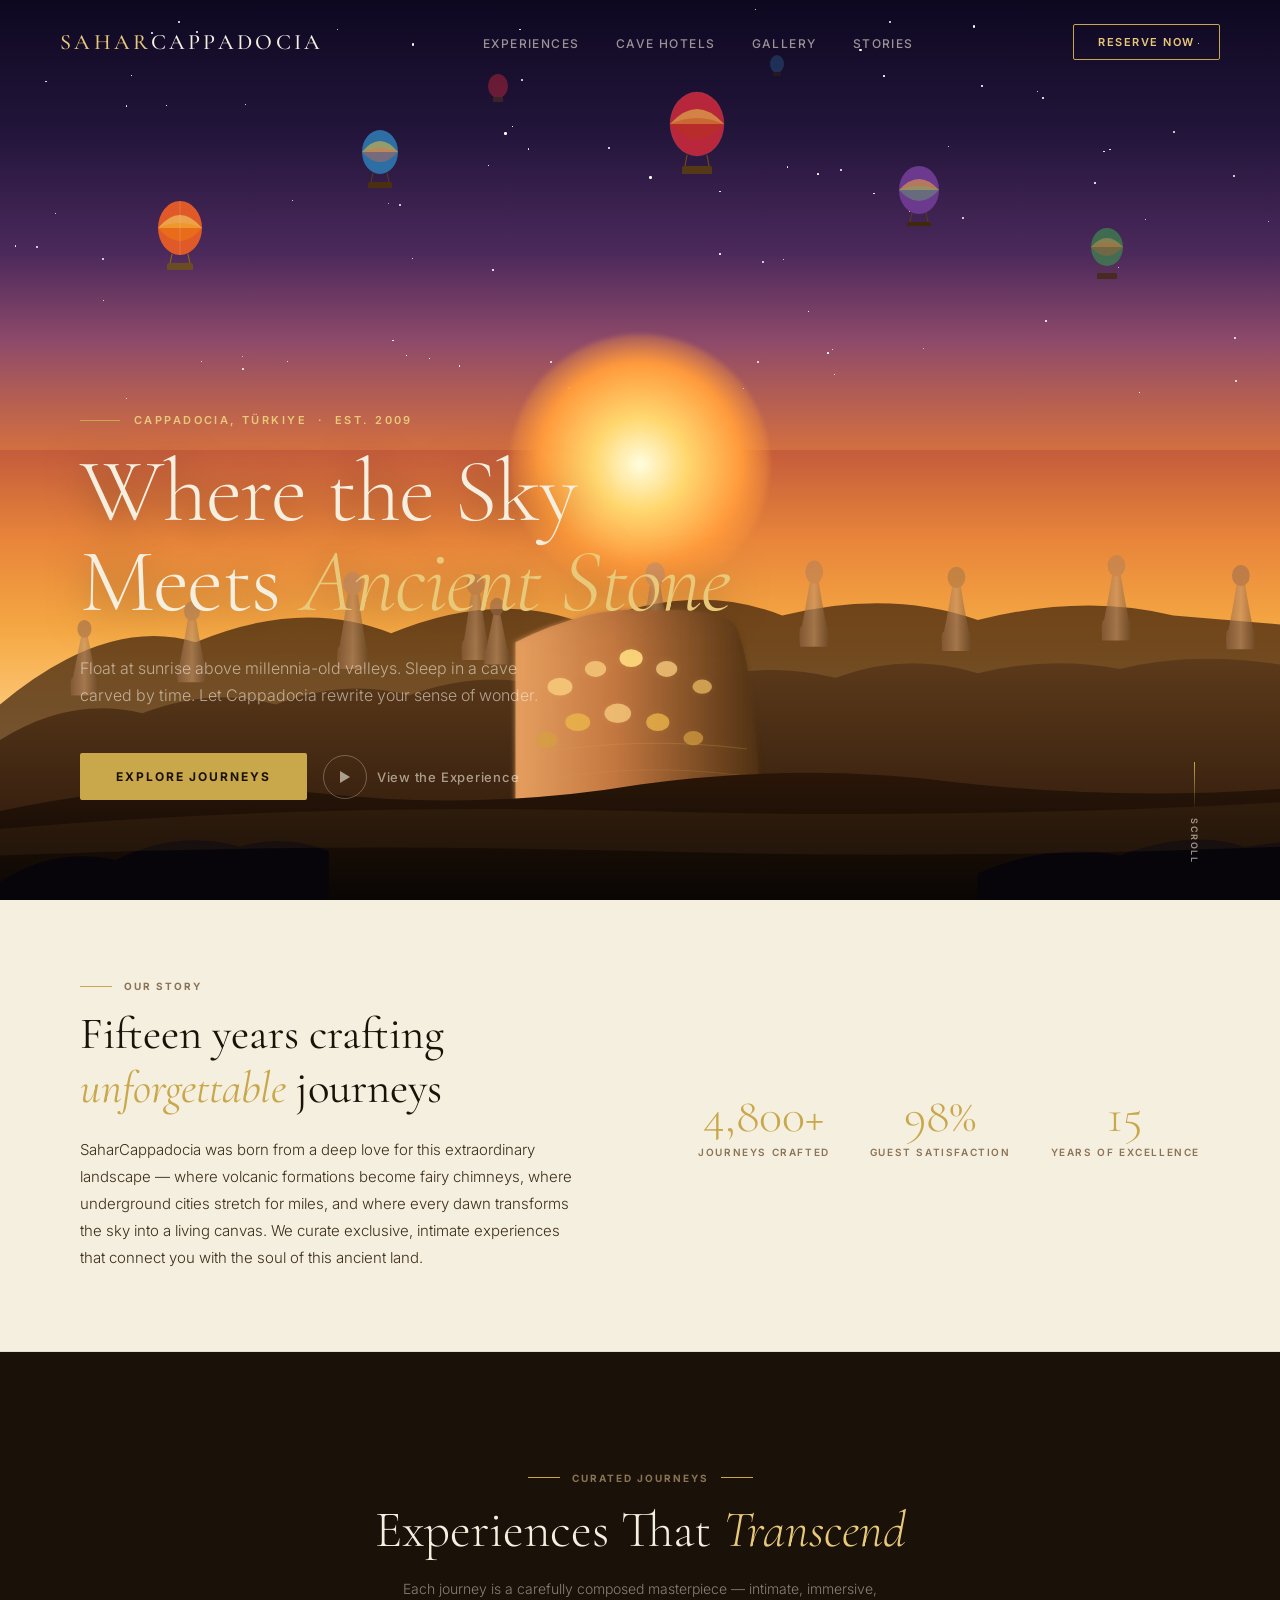
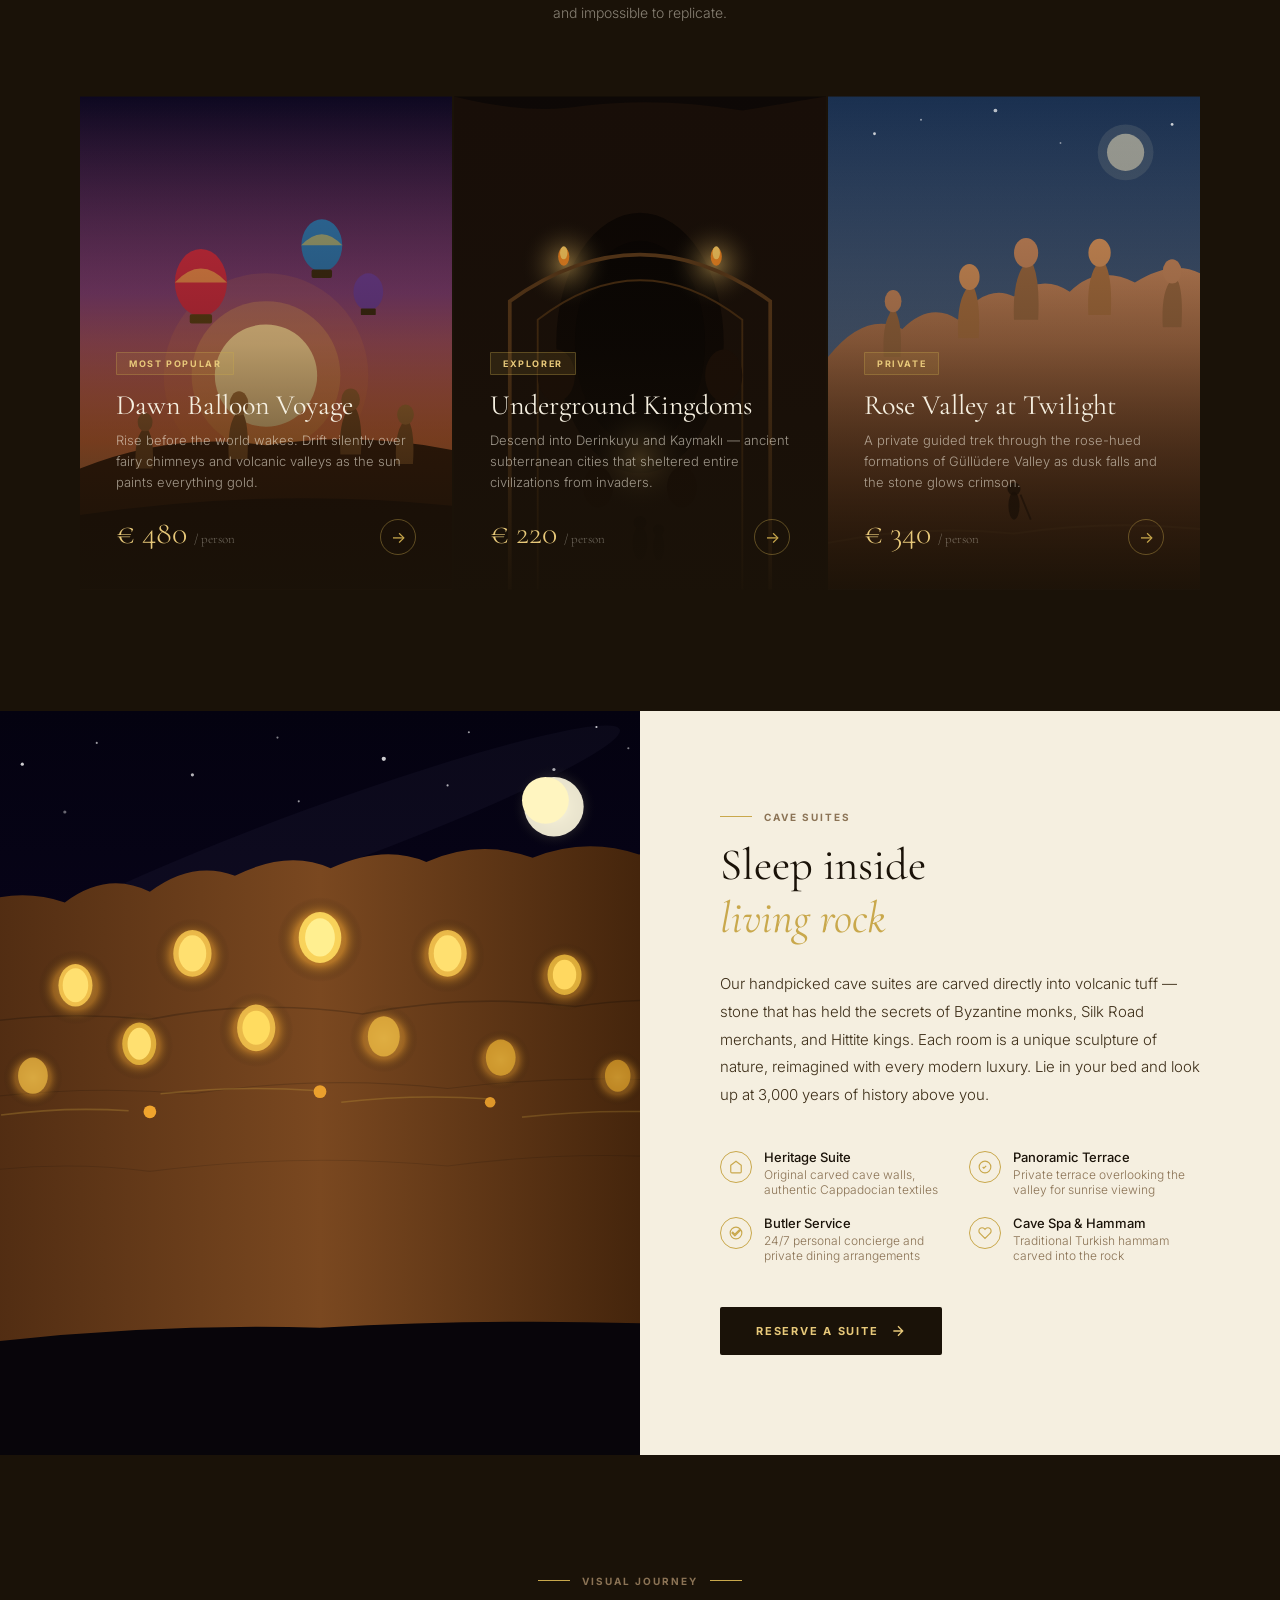
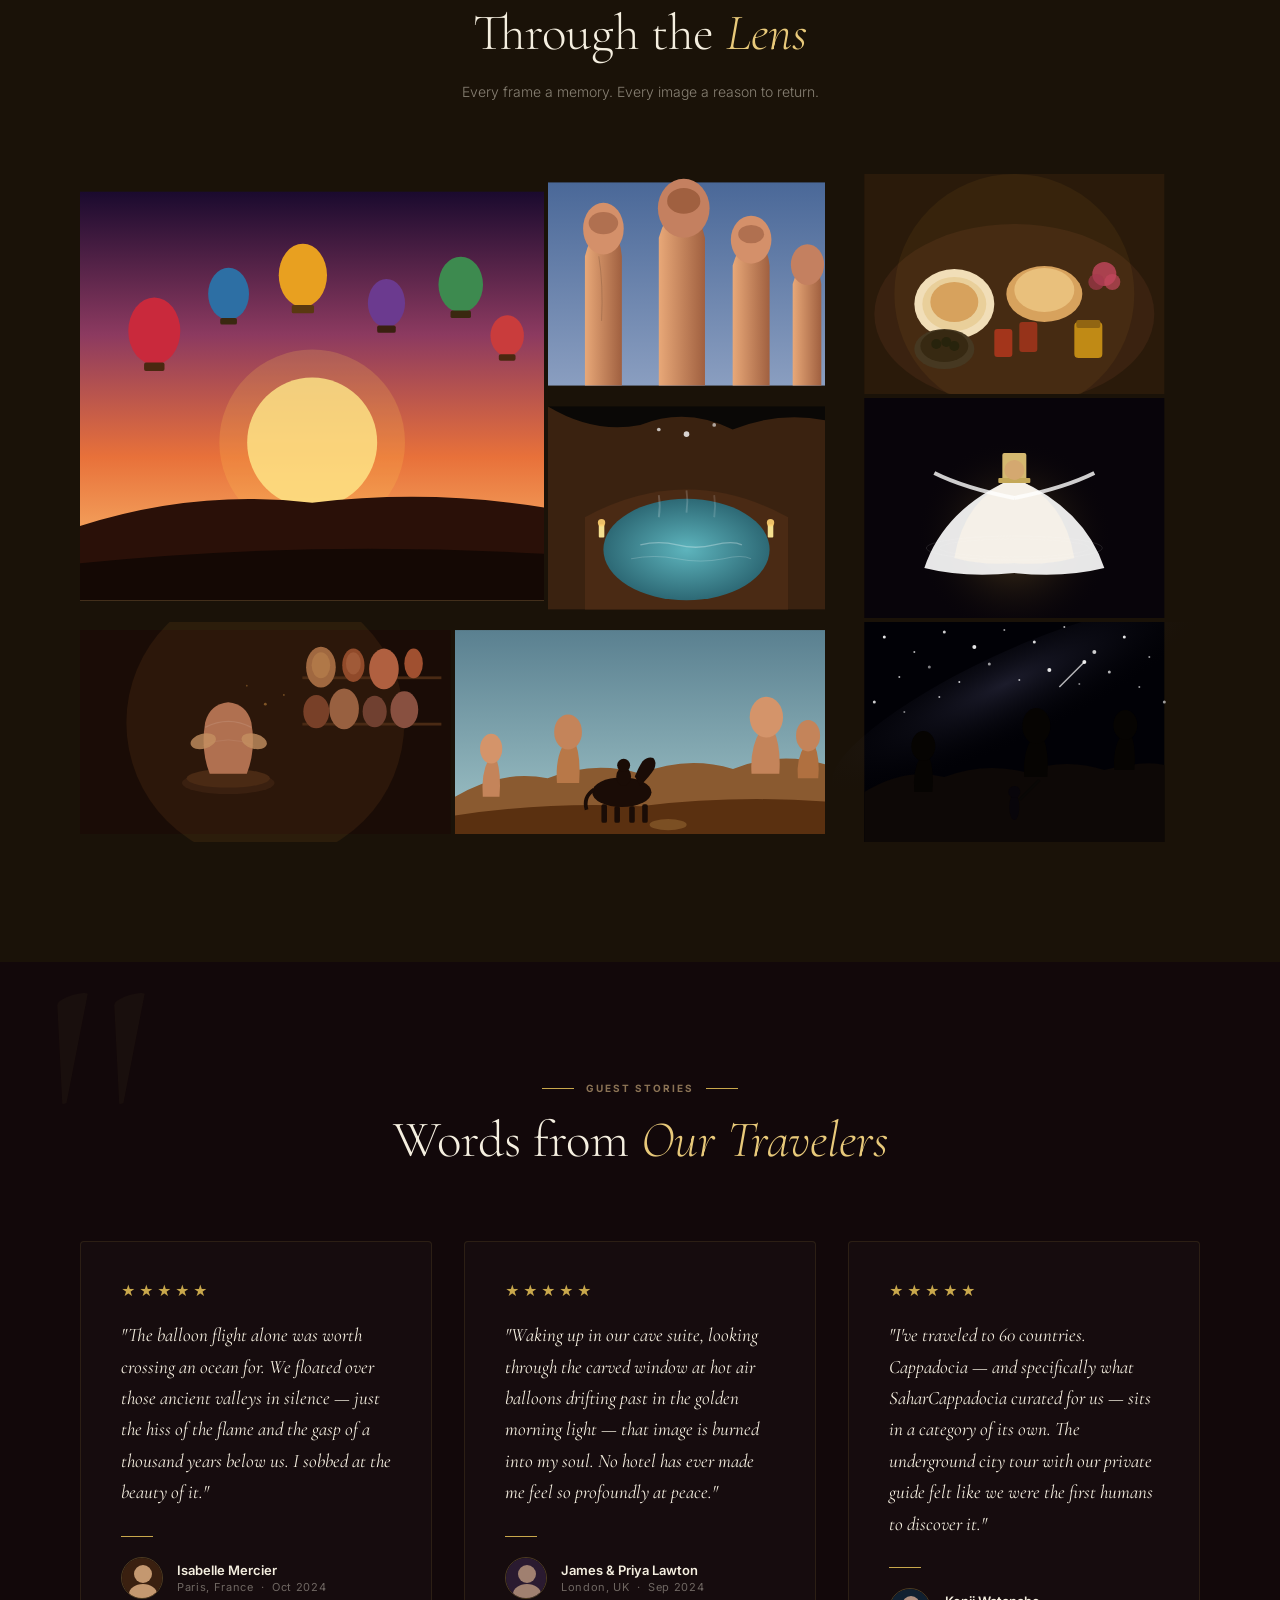
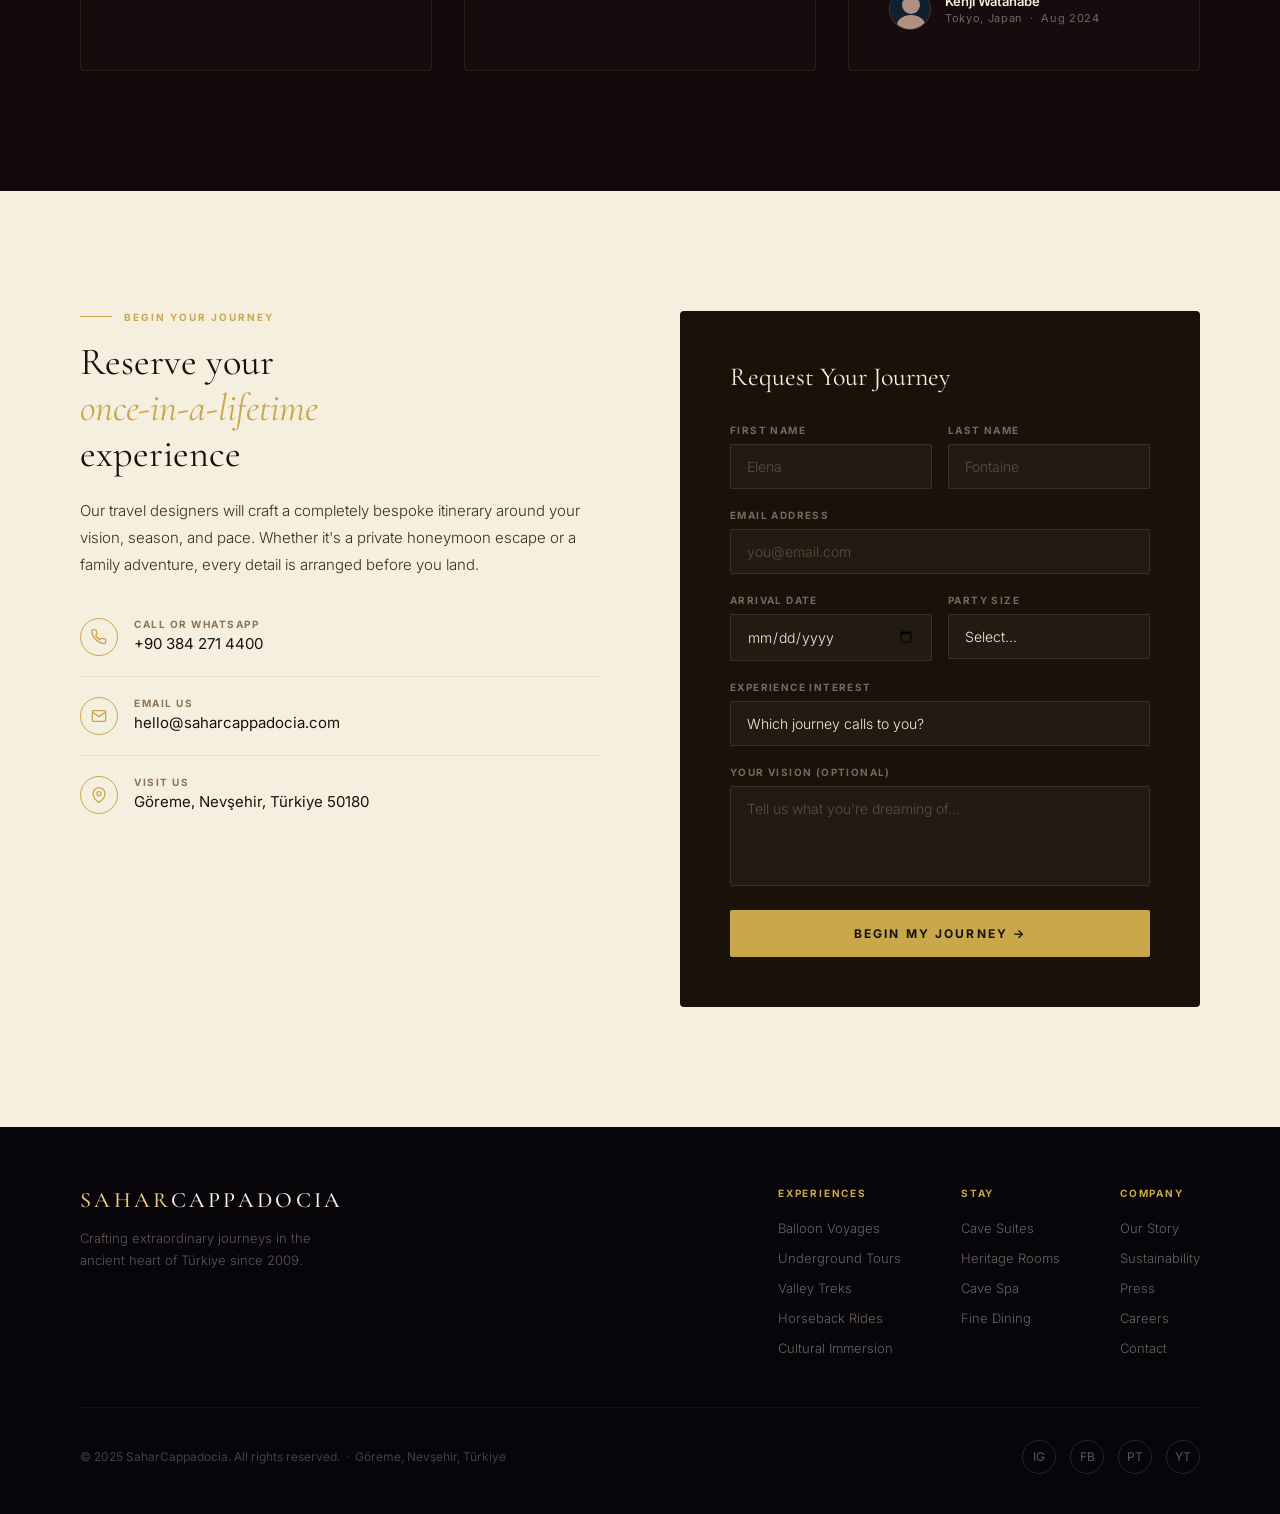
==== sahar-cappadocia.html @ e9125eb1 "Add files via upload" ====
<!DOCTYPE html>
<html lang="en">
<head>
  <meta charset="UTF-8">
  <meta name="viewport" content="width=device-width, initial-scale=1.0">
  <title>SaharCappadocia — Luxury Travel in the Heart of Türkiye</title>
  <link rel="preconnect" href="https://fonts.googleapis.com">
  <link href="https://fonts.googleapis.com/css2?family=Cormorant+Garamond:ital,wght@0,300;0,400;0,500;0,600;1,300;1,400;1,500&family=Inter:wght@300;400;500;600&family=Playfair+Display:ital,wght@0,400;0,700;1,400&display=swap" rel="stylesheet">
  <style>
    *, *::before, *::after { box-sizing: border-box; margin: 0; padding: 0; }

    :root {
      --gold: #C9A84C;
      --gold-light: #E8C97A;
      --gold-pale: rgba(201,168,76,0.12);
      --cream: #F5EFE0;
      --cream-dim: rgba(245,239,224,0.6);
      --ink: #1A1208;
      --ink-mid: #3D2E18;
      --dawn-sky: #FF8C42;
      --dawn-mid: #FFB347;
      --dusk-purple: #2D1B4E;
      --stone: #8B7355;
      --stone-light: #C4A882;
    }

    html { scroll-behavior: smooth; }

    body {
      font-family: 'Inter', sans-serif;
      background: var(--ink);
      color: var(--cream);
      overflow-x: hidden;
    }

    /* ══════════════════════════
       NAVIGATION
    ══════════════════════════ */
    nav {
      position: fixed;
      top: 0; left: 0; right: 0;
      z-index: 100;
      padding: 24px 60px;
      display: flex;
      align-items: center;
      justify-content: space-between;
      transition: all 0.5s ease;
    }
    nav.scrolled {
      background: rgba(26,18,8,0.92);
      backdrop-filter: blur(20px);
      padding: 16px 60px;
      border-bottom: 1px solid rgba(201,168,76,0.15);
    }

    .nav-logo {
      font-family: 'Cormorant Garamond', serif;
      font-size: 22px;
      font-weight: 500;
      letter-spacing: 0.15em;
      text-transform: uppercase;
      color: var(--gold-light);
      text-decoration: none;
    }
    .nav-logo span { color: var(--cream); }

    .nav-links {
      display: flex;
      gap: 36px;
      list-style: none;
    }
    .nav-links a {
      font-size: 12px;
      font-weight: 500;
      letter-spacing: 0.12em;
      text-transform: uppercase;
      color: var(--cream-dim);
      text-decoration: none;
      transition: color 0.3s;
    }
    .nav-links a:hover { color: var(--gold-light); }

    .nav-cta {
      padding: 10px 24px;
      border: 1px solid var(--gold);
      border-radius: 2px;
      font-size: 11px;
      font-weight: 600;
      letter-spacing: 0.14em;
      text-transform: uppercase;
      color: var(--gold-light);
      text-decoration: none;
      transition: all 0.3s;
    }
    .nav-cta:hover { background: var(--gold); color: var(--ink); }

    /* ══════════════════════════
       HERO — CINEMATIC SUNRISE
    ══════════════════════════ */
    #hero {
      position: relative;
      width: 100vw;
      height: 100vh;
      min-height: 700px;
      overflow: hidden;
      display: flex;
      align-items: flex-end;
    }

    /* Sky gradient layers */
    .sky-layer {
      position: absolute;
      inset: 0;
    }

    #sky-base {
      background: linear-gradient(
        180deg,
        #0d0820 0%,
        #1a0f3a 15%,
        #3d1f5c 28%,
        #7b3a6e 38%,
        #c45c3c 50%,
        #e8853a 60%,
        #f5a843 70%,
        #fdc97a 80%,
        #fde8b8 90%,
        #fff5e0 100%
      );
    }

    /* Sun glow */
    #sun-glow {
      position: absolute;
      bottom: 34%;
      left: 50%;
      transform: translateX(-50%);
      width: 260px;
      height: 260px;
      border-radius: 50%;
      background: radial-gradient(circle, #fffde0 0%, #ffd870 25%, #ff9a3c 55%, transparent 75%);
      filter: blur(2px);
      animation: sunrise 8s ease-out forwards;
    }

    @keyframes sunrise {
      from { bottom: 28%; opacity: 0.4; }
      to   { bottom: 34%; opacity: 1; }
    }

    /* Atmospheric haze */
    #haze {
      position: absolute;
      bottom: 0; left: 0; right: 0;
      height: 50%;
      background: linear-gradient(to top,
        rgba(253,168,80,0.25) 0%,
        rgba(253,168,80,0.08) 40%,
        transparent 100%
      );
    }

    /* Mountain/valley silhouette — Cappadocia landscape */
    #landscape {
      position: absolute;
      bottom: 0; left: 0; right: 0;
      height: 55%;
    }

    #landscape svg {
      width: 100%;
      height: 100%;
      display: block;
    }

    /* Balloons */
    .balloon-wrap {
      position: absolute;
      animation: float linear infinite;
    }

    @keyframes float {
      0%   { transform: translateY(0px) translateX(0px); }
      25%  { transform: translateY(-18px) translateX(6px); }
      50%  { transform: translateY(-8px) translateX(-4px); }
      75%  { transform: translateY(-22px) translateX(8px); }
      100% { transform: translateY(0px) translateX(0px); }
    }

    @keyframes drift {
      0%   { left: -8%; }
      100% { left: 108%; }
    }

    /* Stars */
    #stars {
      position: absolute;
      top: 0; left: 0; right: 0;
      height: 45%;
      overflow: hidden;
    }

    .star {
      position: absolute;
      border-radius: 50%;
      background: #fff;
      animation: twinkle var(--dur, 3s) ease-in-out infinite;
    }

    @keyframes twinkle {
      0%, 100% { opacity: var(--op, 0.8); }
      50% { opacity: 0.1; }
    }

    /* Hero content */
    #hero-content {
      position: relative;
      z-index: 10;
      width: 100%;
      padding: 0 80px 100px;
    }

    .hero-eyebrow {
      display: flex;
      align-items: center;
      gap: 14px;
      margin-bottom: 20px;
      opacity: 0;
      animation: fadeUp 1s ease 0.8s forwards;
    }

    .hero-eyebrow-line {
      width: 40px;
      height: 1px;
      background: var(--gold);
    }

    .hero-eyebrow span {
      font-size: 11px;
      font-weight: 600;
      letter-spacing: 0.22em;
      text-transform: uppercase;
      color: var(--gold-light);
    }

    .hero-title {
      font-family: 'Cormorant Garamond', serif;
      font-size: clamp(52px, 7vw, 96px);
      font-weight: 300;
      line-height: 1.0;
      letter-spacing: -0.01em;
      color: var(--cream);
      margin-bottom: 28px;
      opacity: 0;
      animation: fadeUp 1s ease 1s forwards;
      text-shadow: 0 4px 40px rgba(0,0,0,0.5);
    }

    .hero-title em {
      font-style: italic;
      color: var(--gold-light);
    }

    .hero-subtitle {
      font-size: 16px;
      font-weight: 300;
      line-height: 1.7;
      color: var(--cream-dim);
      max-width: 480px;
      margin-bottom: 44px;
      opacity: 0;
      animation: fadeUp 1s ease 1.2s forwards;
    }

    .hero-actions {
      display: flex;
      gap: 16px;
      align-items: center;
      opacity: 0;
      animation: fadeUp 1s ease 1.4s forwards;
    }

    .btn-primary {
      padding: 16px 36px;
      background: var(--gold);
      color: var(--ink);
      font-size: 12px;
      font-weight: 700;
      letter-spacing: 0.16em;
      text-transform: uppercase;
      text-decoration: none;
      border-radius: 2px;
      transition: all 0.3s;
    }
    .btn-primary:hover { background: var(--gold-light); transform: translateY(-2px); }

    .btn-ghost {
      display: flex;
      align-items: center;
      gap: 10px;
      color: var(--cream-dim);
      font-size: 13px;
      font-weight: 500;
      letter-spacing: 0.06em;
      text-decoration: none;
      transition: color 0.3s;
    }
    .btn-ghost:hover { color: var(--gold-light); }

    .play-circle {
      width: 44px;
      height: 44px;
      border-radius: 50%;
      border: 1px solid rgba(245,239,224,0.3);
      display: flex;
      align-items: center;
      justify-content: center;
      transition: border-color 0.3s;
    }
    .btn-ghost:hover .play-circle { border-color: var(--gold); }

    /* Scroll indicator */
    .scroll-hint {
      position: absolute;
      bottom: 36px;
      right: 80px;
      z-index: 10;
      display: flex;
      flex-direction: column;
      align-items: center;
      gap: 8px;
      opacity: 0;
      animation: fadeUp 1s ease 2s forwards;
    }

    .scroll-hint span {
      font-size: 9px;
      font-weight: 600;
      letter-spacing: 0.18em;
      text-transform: uppercase;
      color: var(--cream-dim);
      writing-mode: vertical-rl;
    }

    .scroll-line {
      width: 1px;
      height: 48px;
      background: linear-gradient(to bottom, var(--gold), transparent);
      animation: scrollPulse 2s ease-in-out infinite;
    }

    @keyframes scrollPulse {
      0%, 100% { opacity: 0.5; }
      50% { opacity: 1; }
    }

    @keyframes fadeUp {
      from { opacity: 0; transform: translateY(30px); }
      to   { opacity: 1; transform: translateY(0); }
    }

    /* ══════════════════════════
       INTRO STRIP
    ══════════════════════════ */
    #intro {
      background: var(--cream);
      color: var(--ink);
      padding: 80px 80px;
      display: flex;
      align-items: center;
      gap: 60px;
      border-bottom: 1px solid rgba(26,18,8,0.08);
    }

    .intro-text {
      flex: 1;
    }

    .section-eyebrow {
      display: flex;
      align-items: center;
      gap: 12px;
      margin-bottom: 16px;
    }
    .eyebrow-line { width: 32px; height: 1px; background: var(--gold); }
    .eyebrow-label {
      font-size: 10px;
      font-weight: 700;
      letter-spacing: 0.2em;
      text-transform: uppercase;
      color: var(--stone);
    }

    .intro-headline {
      font-family: 'Cormorant Garamond', serif;
      font-size: clamp(32px, 3.5vw, 52px);
      font-weight: 400;
      line-height: 1.2;
      color: var(--ink);
      margin-bottom: 20px;
    }
    .intro-headline em { font-style: italic; color: var(--gold); }

    .intro-body {
      font-size: 15px;
      font-weight: 300;
      line-height: 1.8;
      color: var(--ink-mid);
      max-width: 500px;
    }

    .intro-stats {
      display: flex;
      gap: 40px;
      flex-shrink: 0;
    }

    .stat {
      text-align: center;
    }
    .stat-num {
      font-family: 'Cormorant Garamond', serif;
      font-size: 48px;
      font-weight: 300;
      color: var(--gold);
      line-height: 1;
    }
    .stat-label {
      font-size: 10px;
      font-weight: 600;
      letter-spacing: 0.16em;
      text-transform: uppercase;
      color: var(--stone);
      margin-top: 6px;
    }

    /* ══════════════════════════
       EXPERIENCES / TOUR PACKAGES
    ══════════════════════════ */
    #experiences {
      background: var(--ink);
      padding: 120px 80px;
    }

    .section-header {
      text-align: center;
      margin-bottom: 70px;
    }

    .section-title {
      font-family: 'Cormorant Garamond', serif;
      font-size: clamp(36px, 4vw, 60px);
      font-weight: 300;
      line-height: 1.2;
      color: var(--cream);
      margin-bottom: 16px;
    }
    .section-title em { font-style: italic; color: var(--gold-light); }

    .section-sub {
      font-size: 14px;
      font-weight: 300;
      color: rgba(245,239,224,0.5);
      max-width: 500px;
      margin: 0 auto;
      line-height: 1.7;
    }

    .packages-grid {
      display: grid;
      grid-template-columns: repeat(3, 1fr);
      gap: 2px;
    }

    .package-card {
      position: relative;
      overflow: hidden;
      cursor: pointer;
    }

    .package-visual {
      width: 100%;
      aspect-ratio: 3/4;
      position: relative;
      overflow: hidden;
    }

    /* SVG scene backgrounds for packages */
    .pkg-scene {
      width: 100%;
      height: 100%;
      display: block;
      transition: transform 0.8s cubic-bezier(0.25, 0.46, 0.45, 0.94);
    }
    .package-card:hover .pkg-scene { transform: scale(1.06); }

    .package-overlay {
      position: absolute;
      inset: 0;
      background: linear-gradient(to top, rgba(26,18,8,0.95) 0%, rgba(26,18,8,0.3) 50%, transparent 100%);
      display: flex;
      flex-direction: column;
      justify-content: flex-end;
      padding: 36px;
    }

    .pkg-tag {
      display: inline-block;
      padding: 5px 12px;
      background: var(--gold-pale);
      border: 1px solid rgba(201,168,76,0.3);
      border-radius: 1px;
      font-size: 9px;
      font-weight: 700;
      letter-spacing: 0.18em;
      text-transform: uppercase;
      color: var(--gold-light);
      margin-bottom: 14px;
      width: fit-content;
    }

    .pkg-title {
      font-family: 'Cormorant Garamond', serif;
      font-size: 28px;
      font-weight: 400;
      color: var(--cream);
      margin-bottom: 8px;
      line-height: 1.2;
    }

    .pkg-desc {
      font-size: 13px;
      font-weight: 300;
      color: rgba(245,239,224,0.6);
      line-height: 1.6;
      margin-bottom: 20px;
    }

    .pkg-price-row {
      display: flex;
      align-items: baseline;
      justify-content: space-between;
    }

    .pkg-price {
      font-family: 'Cormorant Garamond', serif;
      font-size: 32px;
      color: var(--gold-light);
      font-weight: 300;
    }
    .pkg-price span { font-size: 13px; color: rgba(245,239,224,0.4); }

    .pkg-arrow {
      width: 36px;
      height: 36px;
      border: 1px solid rgba(201,168,76,0.4);
      border-radius: 50%;
      display: flex;
      align-items: center;
      justify-content: center;
      color: var(--gold);
      transition: all 0.3s;
    }
    .package-card:hover .pkg-arrow { background: var(--gold); color: var(--ink); }

    /* ══════════════════════════
       CAVE HOTEL LUXURY
    ══════════════════════════ */
    #hotel {
      background: var(--cream);
      color: var(--ink);
      padding: 0;
      display: grid;
      grid-template-columns: 1fr 1fr;
      min-height: 700px;
    }

    .hotel-visual {
      position: relative;
      overflow: hidden;
    }

    #hotel-scene {
      width: 100%;
      height: 100%;
      min-height: 600px;
      display: block;
    }

    .hotel-content {
      padding: 100px 80px;
      display: flex;
      flex-direction: column;
      justify-content: center;
    }

    .hotel-headline {
      font-family: 'Cormorant Garamond', serif;
      font-size: clamp(36px, 3.5vw, 54px);
      font-weight: 400;
      line-height: 1.2;
      color: var(--ink);
      margin-bottom: 24px;
    }
    .hotel-headline em { font-style: italic; color: var(--gold); }

    .hotel-body {
      font-size: 15px;
      font-weight: 300;
      line-height: 1.85;
      color: var(--ink-mid);
      margin-bottom: 40px;
    }

    .amenities {
      display: grid;
      grid-template-columns: 1fr 1fr;
      gap: 18px;
      margin-bottom: 44px;
    }

    .amenity {
      display: flex;
      align-items: flex-start;
      gap: 12px;
    }

    .amenity-icon {
      width: 32px;
      height: 32px;
      border: 1px solid var(--gold);
      border-radius: 50%;
      display: flex;
      align-items: center;
      justify-content: center;
      flex-shrink: 0;
      margin-top: 2px;
    }

    .amenity-icon svg { color: var(--gold); }

    .amenity-label {
      font-size: 13px;
      font-weight: 500;
      color: var(--ink);
      margin-bottom: 2px;
    }
    .amenity-desc {
      font-size: 12px;
      color: var(--stone);
      font-weight: 300;
    }

    .btn-dark {
      display: inline-flex;
      align-items: center;
      gap: 12px;
      padding: 16px 36px;
      background: var(--ink);
      color: var(--gold-light);
      font-size: 11px;
      font-weight: 700;
      letter-spacing: 0.16em;
      text-transform: uppercase;
      text-decoration: none;
      border-radius: 2px;
      width: fit-content;
      transition: all 0.3s;
    }
    .btn-dark:hover { background: var(--ink-mid); transform: translateY(-2px); }

    /* ══════════════════════════
       GALLERY
    ══════════════════════════ */
    #gallery {
      background: var(--ink);
      padding: 120px 80px;
    }

    .gallery-grid {
      display: grid;
      grid-template-columns: repeat(12, 1fr);
      grid-template-rows: repeat(3, 220px);
      gap: 4px;
      margin-top: 60px;
    }

    .gallery-item {
      position: relative;
      overflow: hidden;
      cursor: pointer;
    }

    .gallery-item svg {
      width: 100%;
      height: 100%;
      display: block;
      transition: transform 0.8s cubic-bezier(0.25, 0.46, 0.45, 0.94);
    }
    .gallery-item:hover svg { transform: scale(1.08); }

    .gallery-item::after {
      content: '';
      position: absolute;
      inset: 0;
      background: rgba(26,18,8,0.0);
      transition: background 0.3s;
    }
    .gallery-item:hover::after { background: rgba(201,168,76,0.1); }

    .g1 { grid-column: 1 / 6; grid-row: 1 / 3; }
    .g2 { grid-column: 6 / 9; grid-row: 1 / 2; }
    .g3 { grid-column: 9 / 13; grid-row: 1 / 2; }
    .g4 { grid-column: 6 / 9; grid-row: 2 / 3; }
    .g5 { grid-column: 9 / 13; grid-row: 2 / 3; }
    .g6 { grid-column: 1 / 5; grid-row: 3 / 4; }
    .g7 { grid-column: 5 / 9; grid-row: 3 / 4; }
    .g8 { grid-column: 9 / 13; grid-row: 3 / 4; }

    /* ══════════════════════════
       TESTIMONIALS
    ══════════════════════════ */
    #testimonials {
      background: #12080A;
      padding: 120px 80px;
      position: relative;
      overflow: hidden;
    }

    #testimonials::before {
      content: '"';
      position: absolute;
      top: -40px;
      left: 40px;
      font-family: 'Cormorant Garamond', serif;
      font-size: 400px;
      color: rgba(201,168,76,0.04);
      line-height: 1;
      pointer-events: none;
    }

    .testimonials-grid {
      display: grid;
      grid-template-columns: repeat(3, 1fr);
      gap: 32px;
      margin-top: 60px;
    }

    .testimonial-card {
      background: rgba(255,255,255,0.02);
      border: 1px solid rgba(201,168,76,0.12);
      border-radius: 4px;
      padding: 40px;
      transition: all 0.4s;
    }
    .testimonial-card:hover {
      background: rgba(201,168,76,0.04);
      border-color: rgba(201,168,76,0.25);
      transform: translateY(-4px);
    }

    .stars {
      display: flex;
      gap: 3px;
      margin-bottom: 20px;
    }

    .star-icon { color: var(--gold); font-size: 14px; }

    .testimonial-quote {
      font-family: 'Cormorant Garamond', serif;
      font-size: 19px;
      font-weight: 400;
      font-style: italic;
      line-height: 1.65;
      color: var(--cream);
      margin-bottom: 28px;
    }

    .testimonial-divider {
      width: 32px;
      height: 1px;
      background: var(--gold);
      margin-bottom: 20px;
    }

    .testimonial-author {
      display: flex;
      align-items: center;
      gap: 14px;
    }

    .author-avatar {
      width: 42px;
      height: 42px;
      border-radius: 50%;
      overflow: hidden;
      border: 1px solid rgba(201,168,76,0.3);
      flex-shrink: 0;
    }

    .author-name {
      font-size: 13px;
      font-weight: 600;
      color: var(--cream);
      margin-bottom: 2px;
    }

    .author-origin {
      font-size: 11px;
      color: rgba(245,239,224,0.4);
      letter-spacing: 0.06em;
    }

    /* ══════════════════════════
       BOOKING / CONTACT
    ══════════════════════════ */
    #booking {
      background: var(--cream);
      color: var(--ink);
      padding: 120px 80px;
      display: grid;
      grid-template-columns: 1fr 1fr;
      gap: 80px;
      align-items: start;
    }

    .booking-info .section-eyebrow .eyebrow-label { color: var(--gold); }

    .booking-headline {
      font-family: 'Cormorant Garamond', serif;
      font-size: clamp(36px, 3vw, 52px);
      font-weight: 400;
      line-height: 1.2;
      color: var(--ink);
      margin-bottom: 20px;
    }
    .booking-headline em { font-style: italic; color: var(--gold); }

    .booking-body {
      font-size: 15px;
      font-weight: 300;
      line-height: 1.8;
      color: var(--ink-mid);
      margin-bottom: 40px;
    }

    .contact-items {
      display: flex;
      flex-direction: column;
      gap: 20px;
    }

    .contact-item {
      display: flex;
      align-items: flex-start;
      gap: 16px;
      padding-bottom: 20px;
      border-bottom: 1px solid rgba(26,18,8,0.08);
    }
    .contact-item:last-child { border-bottom: none; }

    .contact-icon {
      width: 38px;
      height: 38px;
      border: 1px solid var(--gold);
      border-radius: 50%;
      display: flex;
      align-items: center;
      justify-content: center;
      flex-shrink: 0;
      color: var(--gold);
    }

    .contact-label {
      font-size: 10px;
      font-weight: 700;
      letter-spacing: 0.15em;
      text-transform: uppercase;
      color: var(--stone);
      margin-bottom: 4px;
    }
    .contact-value {
      font-size: 15px;
      font-weight: 400;
      color: var(--ink);
    }

    /* Booking form */
    .booking-form-wrap {
      background: var(--ink);
      padding: 50px;
      border-radius: 4px;
    }

    .form-title {
      font-family: 'Cormorant Garamond', serif;
      font-size: 26px;
      font-weight: 400;
      color: var(--cream);
      margin-bottom: 32px;
    }

    .form-row {
      display: grid;
      grid-template-columns: 1fr 1fr;
      gap: 16px;
    }

    .form-group {
      margin-bottom: 20px;
    }

    .form-label {
      display: block;
      font-size: 10px;
      font-weight: 700;
      letter-spacing: 0.14em;
      text-transform: uppercase;
      color: rgba(245,239,224,0.4);
      margin-bottom: 8px;
    }

    .form-input, .form-select, .form-textarea {
      width: 100%;
      padding: 13px 16px;
      background: rgba(255,255,255,0.04);
      border: 1px solid rgba(245,239,224,0.1);
      border-radius: 2px;
      font-family: 'Inter', sans-serif;
      font-size: 14px;
      font-weight: 300;
      color: var(--cream);
      transition: border-color 0.3s;
      outline: none;
    }
    .form-input::placeholder { color: rgba(245,239,224,0.25); }
    .form-input:focus, .form-select:focus, .form-textarea:focus {
      border-color: rgba(201,168,76,0.5);
    }
    .form-select { cursor: pointer; appearance: none; }
    .form-textarea { resize: none; height: 100px; }

    .form-submit {
      width: 100%;
      padding: 16px;
      background: var(--gold);
      border: none;
      border-radius: 2px;
      font-family: 'Inter', sans-serif;
      font-size: 12px;
      font-weight: 700;
      letter-spacing: 0.18em;
      text-transform: uppercase;
      color: var(--ink);
      cursor: pointer;
      transition: all 0.3s;
    }
    .form-submit:hover { background: var(--gold-light); }

    /* ══════════════════════════
       FOOTER
    ══════════════════════════ */
    footer {
      background: #08050A;
      padding: 60px 80px 40px;
    }

    .footer-top {
      display: flex;
      justify-content: space-between;
      align-items: flex-start;
      padding-bottom: 40px;
      border-bottom: 1px solid rgba(245,239,224,0.06);
      margin-bottom: 32px;
    }

    .footer-brand .nav-logo {
      display: block;
      margin-bottom: 14px;
    }

    .footer-tagline {
      font-size: 13px;
      font-weight: 300;
      color: rgba(245,239,224,0.35);
      max-width: 240px;
      line-height: 1.7;
    }

    .footer-links-group {
      display: flex;
      gap: 60px;
    }

    .footer-col h4 {
      font-size: 10px;
      font-weight: 700;
      letter-spacing: 0.18em;
      text-transform: uppercase;
      color: var(--gold);
      margin-bottom: 18px;
    }

    .footer-col ul { list-style: none; }
    .footer-col li { margin-bottom: 10px; }
    .footer-col a {
      font-size: 13px;
      font-weight: 300;
      color: rgba(245,239,224,0.4);
      text-decoration: none;
      transition: color 0.3s;
    }
    .footer-col a:hover { color: var(--gold-light); }

    .footer-bottom {
      display: flex;
      justify-content: space-between;
      align-items: center;
    }

    .copyright {
      font-size: 12px;
      color: rgba(245,239,224,0.25);
    }

    .social-links {
      display: flex;
      gap: 14px;
    }

    .social-link {
      width: 34px;
      height: 34px;
      border: 1px solid rgba(245,239,224,0.12);
      border-radius: 50%;
      display: flex;
      align-items: center;
      justify-content: center;
      color: rgba(245,239,224,0.35);
      text-decoration: none;
      font-size: 12px;
      transition: all 0.3s;
    }
    .social-link:hover { border-color: var(--gold); color: var(--gold); }

    /* ══════════════════════════
       SCROLL ANIMATIONS
    ══════════════════════════ */
    .reveal {
      opacity: 0;
      transform: translateY(40px);
      transition: opacity 0.9s cubic-bezier(0.16,1,0.3,1), transform 0.9s cubic-bezier(0.16,1,0.3,1);
    }
    .reveal.visible { opacity: 1; transform: none; }
    .reveal-delay-1 { transition-delay: 0.15s; }
    .reveal-delay-2 { transition-delay: 0.3s; }
    .reveal-delay-3 { transition-delay: 0.45s; }

    /* ══════════════════════════
       RESPONSIVE
    ══════════════════════════ */
    @media (max-width: 1100px) {
      nav, #hero-content, #intro, #experiences, #gallery, #booking, footer { padding-left: 40px; padding-right: 40px; }
      .packages-grid { grid-template-columns: 1fr; }
      #hotel { grid-template-columns: 1fr; }
      .hotel-content { padding: 60px 40px; }
      .testimonials-grid { grid-template-columns: 1fr; }
      #booking { grid-template-columns: 1fr; gap: 40px; }
      .footer-links-group { gap: 30px; }
    }

    @media (max-width: 768px) {
      .nav-links { display: none; }
      #hero-content { padding: 0 24px 80px; }
      #intro { flex-direction: column; padding: 60px 24px; }
      .intro-stats { justify-content: center; }
      .gallery-grid { grid-template-columns: 1fr 1fr; grid-template-rows: auto; }
      .g1,.g2,.g3,.g4,.g5,.g6,.g7,.g8 { grid-column: auto; grid-row: auto; }
      .footer-top { flex-direction: column; gap: 32px; }
    }
  </style>
</head>
<body>

<!-- ══════════════════════════════════════════
     NAVIGATION
══════════════════════════════════════════ -->
<nav id="main-nav">
  <a href="#" class="nav-logo">Sahar<span>Cappadocia</span></a>
  <ul class="nav-links">
    <li><a href="#experiences">Experiences</a></li>
    <li><a href="#hotel">Cave Hotels</a></li>
    <li><a href="#gallery">Gallery</a></li>
    <li><a href="#testimonials">Stories</a></li>
  </ul>
  <a href="#booking" class="nav-cta">Reserve Now</a>
</nav>

<!-- ══════════════════════════════════════════
     HERO — CINEMATIC SUNRISE
══════════════════════════════════════════ -->
<section id="hero">

  <!-- Sky -->
  <div class="sky-layer" id="sky-base"></div>
  <div class="sky-layer" id="haze"></div>

  <!-- Stars -->
  <div id="stars"></div>

  <!-- Sun -->
  <div id="sun-glow"></div>

  <!-- Hot Air Balloons -->
  <div class="balloon-wrap" style="left:12%;top:22%;animation-duration:9s;animation-delay:0s;opacity:0.95;">
    <svg width="52" height="72" viewBox="0 0 52 72">
      <ellipse cx="26" cy="30" rx="22" ry="27" fill="#E85D26"/>
      <path d="M4 30 Q26 4 48 30" fill="rgba(255,220,100,0.6)"/>
      <line x1="18" y1="56" x2="16" y2="66" stroke="#8B6914" stroke-width="1.2"/>
      <line x1="34" y1="56" x2="36" y2="66" stroke="#8B6914" stroke-width="1.2"/>
      <rect x="13" y="65" width="26" height="9" rx="2" fill="#6B4E20"/>
      <path d="M4 30 Q26 56 48 30 Q26 20 4 30Z" fill="rgba(255,140,0,0.4)"/>
      <line x1="26" y1="3" x2="26" y2="57" stroke="rgba(255,255,255,0.2)" stroke-width="0.8"/>
    </svg>
  </div>

  <div class="balloon-wrap" style="left:28%;top:14%;animation-duration:11s;animation-delay:1s;">
    <svg width="44" height="62" viewBox="0 0 44 62">
      <ellipse cx="22" cy="26" rx="18" ry="22" fill="#2D6FA4"/>
      <path d="M4 26 Q22 4 40 26" fill="rgba(255,200,50,0.5)"/>
      <path d="M4 26 Q22 46 40 26 Q22 18 4 26Z" fill="rgba(255,100,50,0.35)"/>
      <line x1="15" y1="47" x2="13" y2="56" stroke="#5A3E10" stroke-width="1"/>
      <line x1="29" y1="47" x2="31" y2="56" stroke="#5A3E10" stroke-width="1"/>
      <rect x="10" y="56" width="24" height="8" rx="2" fill="#4A3010"/>
    </svg>
  </div>

  <div class="balloon-wrap" style="left:52%;top:10%;animation-duration:13s;animation-delay:2s;opacity:0.9;">
    <svg width="62" height="84" viewBox="0 0 62 84">
      <ellipse cx="31" cy="34" rx="27" ry="32" fill="#C9293C"/>
      <path d="M4 34 Q31 4 58 34" fill="rgba(255,230,80,0.55)"/>
      <path d="M4 34 Q31 64 58 34 Q31 22 4 34Z" fill="rgba(200,60,10,0.35)"/>
      <line x1="21" y1="65" x2="19" y2="76" stroke="#7A5015" stroke-width="1.2"/>
      <line x1="41" y1="65" x2="43" y2="76" stroke="#7A5015" stroke-width="1.2"/>
      <rect x="16" y="76" width="30" height="10" rx="2" fill="#5A3C12"/>
      <ellipse cx="31" cy="34" rx="27" ry="32" fill="none" stroke="rgba(255,255,255,0.08)" stroke-width="1"/>
    </svg>
  </div>

  <div class="balloon-wrap" style="left:70%;top:18%;animation-duration:10s;animation-delay:0.5s;">
    <svg width="46" height="64" viewBox="0 0 46 64">
      <ellipse cx="23" cy="28" rx="20" ry="24" fill="#6B3A8F"/>
      <path d="M3 28 Q23 6 43 28" fill="rgba(255,180,50,0.5)"/>
      <path d="M3 28 Q23 50 43 28 Q23 20 3 28Z" fill="rgba(100,180,100,0.4)"/>
      <line x1="16" y1="51" x2="14" y2="60" stroke="#5A3E10" stroke-width="1"/>
      <line x1="30" y1="51" x2="32" y2="60" stroke="#5A3E10" stroke-width="1"/>
      <rect x="11" y="60" width="24" height="8" rx="2" fill="#40280A"/>
    </svg>
  </div>

  <div class="balloon-wrap" style="left:85%;top:25%;animation-duration:8s;animation-delay:3s;opacity:0.7;">
    <svg width="38" height="54" viewBox="0 0 38 54">
      <ellipse cx="19" cy="22" rx="16" ry="19" fill="#3D8A4F"/>
      <path d="M3 22 Q19 4 35 22" fill="rgba(255,200,80,0.5)"/>
      <path d="M3 22 Q19 40 35 22 Q19 14 3 22Z" fill="rgba(255,120,30,0.35)"/>
      <line x1="13" y1="40" x2="12" y2="48" stroke="#5A3E10" stroke-width="0.9"/>
      <line x1="25" y1="40" x2="26" y2="48" stroke="#5A3E10" stroke-width="0.9"/>
      <rect x="9" y="48" width="20" height="7" rx="1.5" fill="#40280A"/>
    </svg>
  </div>

  <!-- Tiny far balloons -->
  <div class="balloon-wrap" style="left:38%;top:8%;animation-duration:14s;animation-delay:4s;opacity:0.45;">
    <svg width="24" height="34" viewBox="0 0 24 34"><ellipse cx="12" cy="14" rx="10" ry="12" fill="#C9293C"/><rect x="7" y="25" width="10" height="5" rx="1" fill="#5A3C12"/></svg>
  </div>
  <div class="balloon-wrap" style="left:60%;top:6%;animation-duration:16s;animation-delay:2s;opacity:0.35;">
    <svg width="18" height="26" viewBox="0 0 18 26"><ellipse cx="9" cy="10" rx="7" ry="9" fill="#2D6FA4"/><rect x="5" y="18" width="8" height="4" rx="1" fill="#40280A"/></svg>
  </div>

  <!-- Cappadocia Landscape SVG -->
  <div id="landscape">
    <svg viewBox="0 0 1440 600" preserveAspectRatio="xMidYMax slice" xmlns="http://www.w3.org/2000/svg">
      <defs>
        <!-- Valley gradient -->
        <linearGradient id="valleyGrad" x1="0" y1="0" x2="0" y2="1">
          <stop offset="0%" stop-color="#5C3A1A"/>
          <stop offset="60%" stop-color="#3A2210"/>
          <stop offset="100%" stop-color="#1A0E08"/>
        </linearGradient>
        <!-- Fairy chimney gradient -->
        <linearGradient id="chimneyGrad" x1="0" y1="0" x2="1" y2="0">
          <stop offset="0%" stop-color="#8B6040"/>
          <stop offset="50%" stop-color="#C4946A"/>
          <stop offset="100%" stop-color="#6B4828"/>
        </linearGradient>
        <!-- Rock lit by sunrise -->
        <linearGradient id="rockLit" x1="0" y1="0" x2="1" y2="0">
          <stop offset="0%" stop-color="#E8A060"/>
          <stop offset="40%" stop-color="#C47840"/>
          <stop offset="100%" stop-color="#4A2E10"/>
        </linearGradient>
        <!-- Foreground dark -->
        <linearGradient id="fgGrad" x1="0" y1="0" x2="0" y2="1">
          <stop offset="0%" stop-color="#2A1608"/>
          <stop offset="100%" stop-color="#0A0604"/>
        </linearGradient>
        <!-- Warm glow filter -->
        <filter id="warmGlow">
          <feGaussianBlur in="SourceGraphic" stdDeviation="3" result="blur"/>
          <feMerge><feMergeNode in="blur"/><feMergeNode in="SourceGraphic"/></feMerge>
        </filter>
      </defs>

      <!-- Background mountains far -->
      <path d="M0 380 Q120 280 220 310 Q340 260 440 300 Q560 250 660 290 Q780 240 880 280 Q1000 250 1100 285 Q1220 255 1320 280 L1440 290 L1440 600 L0 600Z"
            fill="#3A1E0A" opacity="0.7"/>

      <!-- Mid-ground rocky plateau -->
      <path d="M0 420 Q80 370 160 390 Q240 360 310 380 Q390 350 460 370 Q540 340 620 360 Q700 330 780 355 Q860 330 940 350 Q1020 320 1100 345 Q1180 325 1260 340 Q1340 320 1440 335 L1440 600 L0 600Z"
            fill="url(#valleyGrad)"/>

      <!-- Fairy chimneys — background layer -->
      <g opacity="0.6" fill="url(#chimneyGrad)">
        <!-- Chimney 1 -->
        <path d="M80 370 Q78 350 82 350 Q88 320 90 310 Q92 298 95 295 Q98 298 100 310 Q102 320 108 350 Q112 350 110 370Z"/>
        <ellipse cx="95" cy="295" rx="8" ry="10" fill="#A07050"/>

        <!-- Chimney 2 -->
        <path d="M200 355 Q198 335 202 335 Q208 305 210 292 Q212 278 216 275 Q220 278 222 292 Q224 305 230 335 Q234 335 232 355Z"/>
        <ellipse cx="216" cy="275" rx="9" ry="11" fill="#B08060"/>

        <!-- Chimney 3 -->
        <path d="M380 340 Q378 315 382 315 Q388 280 390 264 Q392 248 397 244 Q402 248 404 264 Q406 280 412 315 Q416 315 414 340Z"/>
        <ellipse cx="397" cy="244" rx="11" ry="13" fill="#C09070"/>

        <!-- Chimney 4 cluster -->
        <path d="M520 330 Q518 308 522 308 Q527 276 529 262 Q531 248 535 245 Q539 248 541 262 Q543 276 548 308 Q552 308 550 330Z"/>
        <ellipse cx="535" cy="245" rx="10" ry="12" fill="#B88055"/>
        <path d="M545 335 Q543 318 547 318 Q552 295 554 284 Q556 273 559 270 Q562 273 564 284 Q566 295 571 318 Q575 318 573 335Z"/>
        <ellipse cx="559" cy="270" rx="8" ry="10" fill="#A07050"/>

        <!-- Chimney 5 -->
        <path d="M720 325 Q718 300 722 300 Q728 268 730 253 Q732 238 737 234 Q742 238 744 253 Q746 268 752 300 Q756 300 754 325Z"/>
        <ellipse cx="737" cy="234" rx="11" ry="14" fill="#C09070"/>

        <!-- Chimney 6 -->
        <path d="M900 315 Q898 292 902 292 Q908 262 910 248 Q912 234 916 231 Q920 234 922 248 Q924 262 930 292 Q934 292 932 315Z"/>
        <ellipse cx="916" cy="231" rx="10" ry="13" fill="#B88055"/>

        <!-- Chimney 7 -->
        <path d="M1060 320 Q1058 298 1062 298 Q1068 268 1070 254 Q1072 240 1076 237 Q1080 240 1082 254 Q1084 268 1090 298 Q1094 298 1092 320Z"/>
        <ellipse cx="1076" cy="237" rx="10" ry="12" fill="#A87848"/>

        <!-- Chimney 8 -->
        <path d="M1240 308 Q1238 285 1242 285 Q1248 255 1250 241 Q1252 227 1256 224 Q1260 227 1262 241 Q1264 255 1270 285 Q1274 285 1272 308Z"/>
        <ellipse cx="1256" cy="224" rx="10" ry="12" fill="#B88055"/>

        <!-- Chimney 9 -->
        <path d="M1380 318 Q1378 296 1382 296 Q1388 266 1390 252 Q1392 238 1396 235 Q1400 238 1402 252 Q1404 266 1410 296 Q1414 296 1412 318Z"/>
        <ellipse cx="1396" cy="235" rx="10" ry="12" fill="#A07050"/>
      </g>

      <!-- Cave hotel carved into cliff — center highlight -->
      <g filter="url(#warmGlow)">
        <!-- Large cliff mass with warm sunrise light -->
        <path d="M580 600 L580 310 Q620 290 660 280 Q700 270 740 275 Q780 270 820 285 Q850 295 860 600Z"
              fill="url(#rockLit)" opacity="0.9"/>

        <!-- Cave hotel windows -->
        <ellipse cx="630" cy="360" rx="14" ry="10" fill="#F5C87A" opacity="0.9"/>
        <ellipse cx="670" cy="340" rx="12" ry="9" fill="#F5C87A" opacity="0.85"/>
        <ellipse cx="710" cy="328" rx="13" ry="10" fill="#FFDC80" opacity="0.9"/>
        <ellipse cx="750" cy="340" rx="12" ry="9" fill="#F5C87A" opacity="0.8"/>
        <ellipse cx="790" cy="360" rx="11" ry="8" fill="#E8B860" opacity="0.75"/>

        <!-- Lower row -->
        <ellipse cx="615" cy="420" rx="12" ry="9" fill="#D4A040" opacity="0.7"/>
        <ellipse cx="650" cy="400" rx="14" ry="10" fill="#EDB84A" opacity="0.75"/>
        <ellipse cx="695" cy="390" rx="15" ry="11" fill="#F5C87A" opacity="0.8"/>
        <ellipse cx="740" cy="400" rx="13" ry="10" fill="#EDB84A" opacity="0.75"/>
        <ellipse cx="780" cy="418" rx="11" ry="8" fill="#D4A040" opacity="0.7"/>

        <!-- Terrace lines -->
        <path d="M605 435 Q720 415 840 430" stroke="rgba(210,160,80,0.3)" stroke-width="1" fill="none"/>
        <path d="M610 465 Q720 445 835 460" stroke="rgba(210,160,80,0.2)" stroke-width="1" fill="none"/>
      </g>

      <!-- Foreground dark valley -->
      <path d="M0 500 Q180 460 360 480 Q540 500 720 470 Q900 445 1080 468 Q1260 488 1440 475 L1440 600 L0 600Z"
            fill="url(#fgGrad)"/>

      <!-- Foreground rocks silhouette -->
      <path d="M0 580 Q60 540 130 555 Q200 520 270 540 Q320 525 370 545 L370 600 L0 600Z" fill="#08050A"/>
      <path d="M1100 570 Q1180 535 1260 550 Q1340 520 1400 540 L1440 535 L1440 600 L1100 600Z" fill="#08050A"/>

      <!-- Ground mist -->
      <path d="M0 520 Q360 490 720 500 Q1080 510 1440 490 L1440 540 Q1080 555 720 545 Q360 535 0 550Z"
            fill="rgba(255,180,80,0.06)"/>
    </svg>
  </div>

  <!-- Hero text -->
  <div id="hero-content">
    <div class="hero-eyebrow">
      <div class="hero-eyebrow-line"></div>
      <span>Cappadocia, Türkiye &nbsp;·&nbsp; Est. 2009</span>
    </div>
    <h1 class="hero-title">
      Where the Sky<br>Meets <em>Ancient Stone</em>
    </h1>
    <p class="hero-subtitle">
      Float at sunrise above millennia-old valleys. Sleep in a cave carved by time. Let Cappadocia rewrite your sense of wonder.
    </p>
    <div class="hero-actions">
      <a href="#experiences" class="btn-primary">Explore Journeys</a>
      <a href="#gallery" class="btn-ghost">
        <div class="play-circle">
          <svg width="10" height="12" viewBox="0 0 10 12" fill="currentColor"><path d="M0 0L10 6L0 12V0Z"/></svg>
        </div>
        View the Experience
      </a>
    </div>
  </div>

  <!-- Scroll hint -->
  <div class="scroll-hint">
    <div class="scroll-line"></div>
    <span>Scroll</span>
  </div>

</section>

<!-- ══════════════════════════════════════════
     INTRO STRIP
══════════════════════════════════════════ -->
<section id="intro">
  <div class="intro-text reveal">
    <div class="section-eyebrow">
      <div class="eyebrow-line"></div>
      <span class="eyebrow-label">Our Story</span>
    </div>
    <h2 class="intro-headline">
      Fifteen years crafting<br><em>unforgettable</em> journeys
    </h2>
    <p class="intro-body">
      SaharCappadocia was born from a deep love for this extraordinary landscape — where volcanic formations become fairy chimneys, where underground cities stretch for miles, and where every dawn transforms the sky into a living canvas. We curate exclusive, intimate experiences that connect you with the soul of this ancient land.
    </p>
  </div>
  <div class="intro-stats reveal reveal-delay-2">
    <div class="stat">
      <div class="stat-num">4,800+</div>
      <div class="stat-label">Journeys Crafted</div>
    </div>
    <div class="stat">
      <div class="stat-num">98%</div>
      <div class="stat-label">Guest Satisfaction</div>
    </div>
    <div class="stat">
      <div class="stat-num">15</div>
      <div class="stat-label">Years of Excellence</div>
    </div>
  </div>
</section>

<!-- ══════════════════════════════════════════
     EXPERIENCES / TOUR PACKAGES
══════════════════════════════════════════ -->
<section id="experiences">
  <div class="section-header reveal">
    <div class="section-eyebrow" style="justify-content:center;">
      <div class="eyebrow-line"></div>
      <span class="eyebrow-label">Curated Journeys</span>
      <div class="eyebrow-line"></div>
    </div>
    <h2 class="section-title">Experiences That <em>Transcend</em></h2>
    <p class="section-sub">Each journey is a carefully composed masterpiece — intimate, immersive, and impossible to replicate.</p>
  </div>

  <div class="packages-grid reveal reveal-delay-1">

    <!-- Package 1 — Balloon at Sunrise -->
    <div class="package-card">
      <div class="package-visual">
        <svg class="pkg-scene" viewBox="0 0 400 530" xmlns="http://www.w3.org/2000/svg">
          <defs>
            <linearGradient id="sky1" x1="0" y1="0" x2="0" y2="1">
              <stop offset="0%" stop-color="#0D0820"/>
              <stop offset="40%" stop-color="#7B3A6E"/>
              <stop offset="70%" stop-color="#E8713A"/>
              <stop offset="100%" stop-color="#FDCB7A"/>
            </linearGradient>
          </defs>
          <rect width="400" height="530" fill="url(#sky1)"/>
          <!-- Sun -->
          <circle cx="200" cy="300" r="55" fill="#FFF0C0" opacity="0.9"/>
          <circle cx="200" cy="300" r="80" fill="rgba(255,200,80,0.25)"/>
          <circle cx="200" cy="300" r="110" fill="rgba(255,150,50,0.12)"/>
          <!-- Landscape -->
          <path d="M0 400 Q100 360 200 375 Q300 360 400 380 L400 530 L0 530Z" fill="#3A1A08"/>
          <path d="M0 450 Q200 420 400 440 L400 530 L0 530Z" fill="#1A0A04"/>
          <!-- Chimneys -->
          <path d="M60 400 Q58 370 66 360 Q70 350 74 360 Q80 370 78 400Z" fill="#7B4A20"/>
          <ellipse cx="70" cy="350" rx="8" ry="10" fill="#9B6030"/>
          <path d="M160 390 Q158 355 167 342 Q171 330 176 342 Q182 355 180 390Z" fill="#8B5525"/>
          <ellipse cx="171" cy="330" rx="10" ry="13" fill="#AB7035"/>
          <path d="M280 385 Q278 352 287 338 Q292 326 298 338 Q304 352 302 385Z" fill="#7B4A20"/>
          <ellipse cx="291" cy="326" rx="10" ry="12" fill="#9B6030"/>
          <path d="M340 395 Q338 365 346 352 Q350 342 355 352 Q360 365 358 395Z" fill="#8B5525"/>
          <ellipse cx="350" cy="342" rx="9" ry="11" fill="#AB7035"/>
          <!-- Balloons -->
          <ellipse cx="130" cy="200" rx="28" ry="36" fill="#C9293C"/>
          <path d="M102 200 Q130 170 158 200" fill="rgba(255,220,80,0.5)"/>
          <rect x="118" y="234" width="24" height="10" rx="2" fill="#5A3C12"/>
          <ellipse cx="260" cy="160" rx="22" ry="28" fill="#2D6FA4"/>
          <path d="M238 160 Q260 136 282 160" fill="rgba(255,200,60,0.5)"/>
          <rect x="249" y="186" width="22" height="9" rx="2" fill="#3A2810"/>
          <ellipse cx="310" cy="210" rx="16" ry="20" fill="#6B3A8F"/>
          <rect x="302" y="228" width="16" height="7" rx="1" fill="#3A2810"/>
        </svg>
        <div class="package-overlay">
          <span class="pkg-tag">Most Popular</span>
          <h3 class="pkg-title">Dawn Balloon Voyage</h3>
          <p class="pkg-desc">Rise before the world wakes. Drift silently over fairy chimneys and volcanic valleys as the sun paints everything gold.</p>
          <div class="pkg-price-row">
            <div class="pkg-price">€ 480 <span>/ person</span></div>
            <div class="pkg-arrow">→</div>
          </div>
        </div>
      </div>
    </div>

    <!-- Package 2 — Underground City -->
    <div class="package-card">
      <div class="package-visual">
        <svg class="pkg-scene" viewBox="0 0 400 530" xmlns="http://www.w3.org/2000/svg">
          <defs>
            <radialGradient id="torchGlow" cx="50%" cy="50%" r="50%">
              <stop offset="0%" stop-color="#FFD070" stop-opacity="0.8"/>
              <stop offset="100%" stop-color="transparent"/>
            </radialGradient>
          </defs>
          <!-- Dark cave wall -->
          <rect width="400" height="530" fill="#0D0806"/>
          <!-- Stone texture -->
          <path d="M0 0 Q80 20 140 10 Q220 0 310 15 Q370 5 400 0 L400 530 L0 530Z" fill="#180E08"/>
          <!-- Cave tunnels -->
          <ellipse cx="200" cy="265" rx="90" ry="140" fill="#0A0503"/>
          <ellipse cx="200" cy="265" rx="70" ry="110" fill="#060302"/>
          <!-- Torch glow points -->
          <circle cx="120" cy="180" r="50" fill="url(#torchGlow)" opacity="0.7"/>
          <circle cx="280" cy="180" r="50" fill="url(#torchGlow)" opacity="0.7"/>
          <circle cx="200" cy="390" r="60" fill="url(#torchGlow)" opacity="0.5"/>
          <!-- Stone arch -->
          <path d="M60 530 L60 220 Q200 120 340 220 L340 530" fill="none" stroke="#5C3A1A" stroke-width="4"/>
          <path d="M90 530 L90 240 Q200 155 310 240 L310 530" fill="none" stroke="#4A2E12" stroke-width="2"/>
          <!-- Carved niches -->
          <ellipse cx="110" cy="300" rx="20" ry="28" fill="#1A0D06"/>
          <ellipse cx="290" cy="300" rx="20" ry="28" fill="#1A0D06"/>
          <ellipse cx="155" cy="420" rx="16" ry="22" fill="#150A04"/>
          <ellipse cx="245" cy="420" rx="16" ry="22" fill="#150A04"/>
          <!-- Torch flames -->
          <ellipse cx="118" cy="172" rx="6" ry="10" fill="#FF8C20" opacity="0.9"/>
          <ellipse cx="118" cy="168" rx="4" ry="7" fill="#FFCC60"/>
          <ellipse cx="282" cy="172" rx="6" ry="10" fill="#FF8C20" opacity="0.9"/>
          <ellipse cx="282" cy="168" rx="4" ry="7" fill="#FFCC60"/>
          <!-- People silhouette -->
          <ellipse cx="200" cy="480" rx="8" ry="18" fill="#0F0804"/>
          <circle cx="200" cy="458" r="7" fill="#0F0804"/>
          <ellipse cx="220" cy="484" rx="6" ry="15" fill="#0F0804"/>
          <circle cx="220" cy="466" r="6" fill="#0F0804"/>
        </svg>
        <div class="package-overlay">
          <span class="pkg-tag">Explorer</span>
          <h3 class="pkg-title">Underground Kingdoms</h3>
          <p class="pkg-desc">Descend into Derinkuyu and Kaymaklı — ancient subterranean cities that sheltered entire civilizations from invaders.</p>
          <div class="pkg-price-row">
            <div class="pkg-price">€ 220 <span>/ person</span></div>
            <div class="pkg-arrow">→</div>
          </div>
        </div>
      </div>
    </div>

    <!-- Package 3 — Private Valley Trek -->
    <div class="package-card">
      <div class="package-visual">
        <svg class="pkg-scene" viewBox="0 0 400 530" xmlns="http://www.w3.org/2000/svg">
          <defs>
            <linearGradient id="sky3" x1="0" y1="0" x2="0" y2="1">
              <stop offset="0%" stop-color="#1A3050"/>
              <stop offset="50%" stop-color="#4A6080"/>
              <stop offset="100%" stop-color="#8A9EB0"/>
            </linearGradient>
            <linearGradient id="valley3" x1="0" y1="0" x2="0" y2="1">
              <stop offset="0%" stop-color="#C4845A"/>
              <stop offset="100%" stop-color="#5A2A10"/>
            </linearGradient>
          </defs>
          <rect width="400" height="530" fill="url(#sky3)"/>
          <!-- Moon/star atmosphere -->
          <circle cx="320" cy="60" r="20" fill="rgba(255,240,200,0.5)"/>
          <circle cx="320" cy="60" r="30" fill="rgba(255,240,200,0.1)"/>
          <!-- Stars -->
          <circle cx="50" cy="40" r="1.5" fill="white" opacity="0.8"/>
          <circle cx="100" cy="25" r="1" fill="white" opacity="0.6"/>
          <circle cx="180" cy="15" r="2" fill="white" opacity="0.7"/>
          <circle cx="250" cy="50" r="1" fill="white" opacity="0.5"/>
          <circle cx="370" cy="30" r="1.5" fill="white" opacity="0.8"/>
          <!-- Rose Valley rock formations -->
          <path d="M0 530 L0 280 Q40 230 80 250 Q110 220 140 240 Q170 200 200 215 Q230 190 260 210 Q290 180 330 200 Q370 175 400 190 L400 530Z" fill="url(#valley3)"/>
          <!-- Fairy chimney clusters -->
          <path d="M60 280 Q58 248 66 234 Q70 220 74 234 Q80 248 78 280Z" fill="#9B6840"/>
          <ellipse cx="70" cy="220" rx="9" ry="12" fill="#C4845A"/>
          <path d="M140 260 Q138 224 148 208 Q153 194 158 208 Q164 224 162 260Z" fill="#AB7040"/>
          <ellipse cx="152" cy="194" rx="11" ry="14" fill="#D4905A"/>
          <path d="M200 240 Q198 200 210 182 Q215 168 221 182 Q228 200 226 240Z" fill="#9B6840"/>
          <ellipse cx="213" cy="168" rx="13" ry="16" fill="#C4845A"/>
          <path d="M280 235 Q278 198 288 182 Q293 168 299 182 Q306 198 304 235Z" fill="#AB7040"/>
          <ellipse cx="292" cy="168" rx="12" ry="15" fill="#D4905A"/>
          <path d="M360 248 Q358 214 367 200 Q371 188 377 200 Q382 214 380 248Z" fill="#9B6840"/>
          <ellipse cx="370" cy="188" rx="10" ry="13" fill="#C4845A"/>
          <!-- Hiker silhouette -->
          <ellipse cx="200" cy="440" rx="6" ry="15" fill="#1A0A04" opacity="0.8"/>
          <circle cx="200" cy="422" r="7" fill="#1A0A04" opacity="0.8"/>
          <!-- Walking stick -->
          <line x1="207" y1="428" x2="218" y2="455" stroke="#2A1208" stroke-width="2" opacity="0.8"/>
          <!-- Path -->
          <path d="M0 480 Q100 460 200 470 Q300 455 400 465" stroke="rgba(210,150,80,0.2)" stroke-width="2" fill="none"/>
        </svg>
        <div class="package-overlay">
          <span class="pkg-tag">Private</span>
          <h3 class="pkg-title">Rose Valley at Twilight</h3>
          <p class="pkg-desc">A private guided trek through the rose-hued formations of Güllüdere Valley as dusk falls and the stone glows crimson.</p>
          <div class="pkg-price-row">
            <div class="pkg-price">€ 340 <span>/ person</span></div>
            <div class="pkg-arrow">→</div>
          </div>
        </div>
      </div>
    </div>

  </div>
</section>

<!-- ══════════════════════════════════════════
     CAVE HOTEL LUXURY
══════════════════════════════════════════ -->
<section id="hotel">
  <div class="hotel-visual">
    <svg id="hotel-scene" viewBox="0 0 720 700" xmlns="http://www.w3.org/2000/svg" preserveAspectRatio="xMidYMid slice">
      <defs>
        <linearGradient id="nightSky" x1="0" y1="0" x2="0" y2="1">
          <stop offset="0%" stop-color="#040210"/>
          <stop offset="60%" stop-color="#0A0520"/>
          <stop offset="100%" stop-color="#1A1030"/>
        </linearGradient>
        <linearGradient id="cliffGrad" x1="0" y1="0" x2="1" y2="0">
          <stop offset="0%" stop-color="#4A2810"/>
          <stop offset="50%" stop-color="#7A4820"/>
          <stop offset="100%" stop-color="#3A1E08"/>
        </linearGradient>
        <radialGradient id="windowGlow1" cx="50%" cy="50%" r="50%">
          <stop offset="0%" stop-color="#FFDC70"/>
          <stop offset="60%" stop-color="#FFB030" stop-opacity="0.6"/>
          <stop offset="100%" stop-color="transparent"/>
        </radialGradient>
        <radialGradient id="moonGlow" cx="50%" cy="50%" r="50%">
          <stop offset="0%" stop-color="#FFFAE8"/>
          <stop offset="40%" stop-color="rgba(255,250,200,0.3)"/>
          <stop offset="100%" stop-color="transparent"/>
        </radialGradient>
      </defs>

      <!-- Night sky -->
      <rect width="720" height="700" fill="url(#nightSky)"/>

      <!-- Stars -->
      <circle cx="80" cy="50" r="1.5" fill="white" opacity="0.8"/>
      <circle cx="150" cy="30" r="1" fill="white" opacity="0.6"/>
      <circle cx="240" cy="60" r="1.5" fill="white" opacity="0.7"/>
      <circle cx="320" cy="25" r="1" fill="white" opacity="0.5"/>
      <circle cx="420" cy="45" r="2" fill="white" opacity="0.8"/>
      <circle cx="500" cy="20" r="1" fill="white" opacity="0.6"/>
      <circle cx="580" cy="55" r="1.5" fill="white" opacity="0.7"/>
      <circle cx="650" cy="35" r="1" fill="white" opacity="0.5"/>
      <circle cx="690" cy="80" r="1.5" fill="white" opacity="0.6"/>
      <circle cx="35" cy="110" r="1" fill="white" opacity="0.5"/>
      <circle cx="120" cy="95" r="1.5" fill="white" opacity="0.4"/>
      <circle cx="480" cy="70" r="1" fill="white" opacity="0.7"/>
      <circle cx="560" cy="100" r="1.5" fill="white" opacity="0.5"/>
      <circle cx="340" cy="85" r="1" fill="white" opacity="0.6"/>
      <circle cx="620" cy="15" r="1" fill="white" opacity="0.8"/>

      <!-- Milky way suggestion -->
      <ellipse cx="360" cy="120" rx="300" ry="30" fill="rgba(180,180,255,0.04)" transform="rotate(-20, 360, 120)"/>

      <!-- Moon -->
      <circle cx="580" cy="90" r="40" fill="url(#moonGlow)"/>
      <circle cx="580" cy="90" r="28" fill="#FFFAE0" opacity="0.9"/>
      <circle cx="572" cy="84" r="22" fill="#FFF5C0"/>

      <!-- Cliff / rock formation -->
      <path d="M0 700 L0 200 Q60 160 120 180 Q160 150 200 170 Q240 140 280 155 Q330 130 370 148 Q420 125 460 142 Q510 120 560 138 Q610 118 660 135 Q700 125 720 130 L720 700Z"
            fill="url(#cliffGrad)"/>

      <!-- Rock texture / crevices -->
      <path d="M0 300 Q100 280 200 290 Q300 270 400 285 Q500 265 600 278 Q660 268 720 275" stroke="rgba(0,0,0,0.2)" stroke-width="1.5" fill="none"/>
      <path d="M0 370 Q120 350 240 360 Q360 342 480 355 Q600 340 720 350" stroke="rgba(0,0,0,0.15)" stroke-width="1" fill="none"/>
      <path d="M0 440 Q100 420 200 433 Q340 415 480 428 Q600 412 720 422" stroke="rgba(0,0,0,0.12)" stroke-width="1" fill="none"/>

      <!-- Cave hotel windows — warm glow -->
      <!-- Row 1 -->
      <circle cx="130" cy="260" r="35" fill="url(#windowGlow1)" opacity="0.6"/>
      <ellipse cx="130" cy="258" rx="16" ry="20" fill="#F8C850" opacity="0.9"/>
      <ellipse cx="130" cy="258" rx="12" ry="16" fill="#FFE070"/>

      <circle cx="240" cy="230" r="35" fill="url(#windowGlow1)" opacity="0.6"/>
      <ellipse cx="240" cy="228" rx="18" ry="22" fill="#F8C850" opacity="0.85"/>
      <ellipse cx="240" cy="228" rx="13" ry="17" fill="#FFE070"/>

      <circle cx="360" cy="215" r="40" fill="url(#windowGlow1)" opacity="0.7"/>
      <ellipse cx="360" cy="213" rx="20" ry="24" fill="#FFDC60" opacity="0.9"/>
      <ellipse cx="360" cy="213" rx="14" ry="18" fill="#FFEF90"/>

      <circle cx="480" cy="230" r="35" fill="url(#windowGlow1)" opacity="0.6"/>
      <ellipse cx="480" cy="228" rx="18" ry="22" fill="#F8C850" opacity="0.85"/>
      <ellipse cx="480" cy="228" rx="13" ry="17" fill="#FFE070"/>

      <circle cx="590" cy="250" r="32" fill="url(#windowGlow1)" opacity="0.55"/>
      <ellipse cx="590" cy="248" rx="16" ry="19" fill="#F0C040" opacity="0.8"/>
      <ellipse cx="590" cy="248" rx="11" ry="14" fill="#FFD860"/>

      <!-- Row 2 -->
      <circle cx="90" cy="345" r="28" fill="url(#windowGlow1)" opacity="0.5"/>
      <ellipse cx="90" cy="343" rx="14" ry="17" fill="#E8B440" opacity="0.75"/>

      <circle cx="190" cy="315" r="32" fill="url(#windowGlow1)" opacity="0.55"/>
      <ellipse cx="190" cy="313" rx="16" ry="20" fill="#F0C040" opacity="0.8"/>
      <ellipse cx="190" cy="313" rx="11" ry="15" fill="#FFE070"/>

      <circle cx="300" cy="300" r="35" fill="url(#windowGlow1)" opacity="0.6"/>
      <ellipse cx="300" cy="298" rx="18" ry="22" fill="#F8C850" opacity="0.82"/>
      <ellipse cx="300" cy="298" rx="13" ry="16" fill="#FFDC60"/>

      <circle cx="420" cy="308" r="32" fill="url(#windowGlow1)" opacity="0.55"/>
      <ellipse cx="420" cy="306" rx="15" ry="19" fill="#E8B440" opacity="0.8"/>

      <circle cx="530" cy="328" r="28" fill="url(#windowGlow1)" opacity="0.5"/>
      <ellipse cx="530" cy="326" rx="14" ry="17" fill="#E0A830" opacity="0.75"/>

      <circle cx="640" cy="345" r="26" fill="url(#windowGlow1)" opacity="0.45"/>
      <ellipse cx="640" cy="343" rx="12" ry="15" fill="#D89C28" opacity="0.7"/>

      <!-- Terrace / balcony details -->
      <path d="M60 380 Q120 372 180 376" stroke="rgba(200,160,60,0.3)" stroke-width="1.5" fill="none"/>
      <path d="M210 360 Q285 352 355 357" stroke="rgba(200,160,60,0.3)" stroke-width="1.5" fill="none"/>
      <path d="M380 368 Q450 360 520 365" stroke="rgba(200,160,60,0.28)" stroke-width="1.5" fill="none"/>
      <path d="M550 382 Q620 374 700 378" stroke="rgba(200,160,60,0.25)" stroke-width="1.5" fill="none"/>

      <!-- Foreground dark ground -->
      <path d="M0 600 Q180 575 360 580 Q540 570 720 578 L720 700 L0 700Z" fill="#08050A"/>

      <!-- Candle/lamp on terrace -->
      <circle cx="200" cy="377" r="6" fill="#FFB030" opacity="0.9"/>
      <circle cx="360" cy="358" r="6" fill="#FFB030" opacity="0.85"/>
      <circle cx="520" cy="368" r="5" fill="#FFB030" opacity="0.8"/>
    </svg>
  </div>

  <div class="hotel-content">
    <div class="section-eyebrow">
      <div class="eyebrow-line"></div>
      <span class="eyebrow-label">Cave Suites</span>
    </div>
    <h2 class="hotel-headline">
      Sleep inside<br><em>living rock</em>
    </h2>
    <p class="hotel-body">
      Our handpicked cave suites are carved directly into volcanic tuff — stone that has held the secrets of Byzantine monks, Silk Road merchants, and Hittite kings. Each room is a unique sculpture of nature, reimagined with every modern luxury. Lie in your bed and look up at 3,000 years of history above you.
    </p>

    <div class="amenities">
      <div class="amenity">
        <div class="amenity-icon">
          <svg width="14" height="14" viewBox="0 0 24 24" fill="none" stroke="currentColor" stroke-width="2"><path d="M3 9l9-7 9 7v11a2 2 0 01-2 2H5a2 2 0 01-2-2z"/></svg>
        </div>
        <div>
          <div class="amenity-label">Heritage Suite</div>
          <div class="amenity-desc">Original carved cave walls, authentic Cappadocian textiles</div>
        </div>
      </div>
      <div class="amenity">
        <div class="amenity-icon">
          <svg width="14" height="14" viewBox="0 0 24 24" fill="none" stroke="currentColor" stroke-width="2"><circle cx="12" cy="12" r="10"/><path d="M8 12l2 2 4-4"/></svg>
        </div>
        <div>
          <div class="amenity-label">Panoramic Terrace</div>
          <div class="amenity-desc">Private terrace overlooking the valley for sunrise viewing</div>
        </div>
      </div>
      <div class="amenity">
        <div class="amenity-icon">
          <svg width="14" height="14" viewBox="0 0 24 24" fill="none" stroke="currentColor" stroke-width="2"><path d="M12 2C6.48 2 2 6.48 2 12s4.48 10 10 10 10-4.48 10-10S17.52 2 12 2zm-2 15l-5-5 1.41-1.41L10 14.17l7.59-7.59L19 8l-9 9z"/></svg>
        </div>
        <div>
          <div class="amenity-label">Butler Service</div>
          <div class="amenity-desc">24/7 personal concierge and private dining arrangements</div>
        </div>
      </div>
      <div class="amenity">
        <div class="amenity-icon">
          <svg width="14" height="14" viewBox="0 0 24 24" fill="none" stroke="currentColor" stroke-width="2"><path d="M20.84 4.61a5.5 5.5 0 00-7.78 0L12 5.67l-1.06-1.06a5.5 5.5 0 00-7.78 7.78l1.06 1.06L12 21.23l7.78-7.78 1.06-1.06a5.5 5.5 0 000-7.78z"/></svg>
        </div>
        <div>
          <div class="amenity-label">Cave Spa & Hammam</div>
          <div class="amenity-desc">Traditional Turkish hammam carved into the rock</div>
        </div>
      </div>
    </div>

    <a href="#booking" class="btn-dark">
      Reserve a Suite
      <svg width="16" height="16" viewBox="0 0 24 24" fill="none" stroke="currentColor" stroke-width="2"><path d="M5 12h14M12 5l7 7-7 7"/></svg>
    </a>
  </div>
</section>

<!-- ══════════════════════════════════════════
     GALLERY
══════════════════════════════════════════ -->
<section id="gallery">
  <div class="section-header reveal">
    <div class="section-eyebrow" style="justify-content:center;">
      <div class="eyebrow-line"></div>
      <span class="eyebrow-label">Visual Journey</span>
      <div class="eyebrow-line"></div>
    </div>
    <h2 class="section-title">Through the <em>Lens</em></h2>
    <p class="section-sub">Every frame a memory. Every image a reason to return.</p>
  </div>

  <div class="gallery-grid reveal reveal-delay-1">

    <!-- G1: Large — Balloon panorama at sunrise -->
    <div class="gallery-item g1">
      <svg viewBox="0 0 500 440" xmlns="http://www.w3.org/2000/svg">
        <defs>
          <linearGradient id="gs1" x1="0" y1="0" x2="0" y2="1">
            <stop offset="0%" stop-color="#1A0A2E"/>
            <stop offset="35%" stop-color="#8C3A60"/>
            <stop offset="65%" stop-color="#E8713A"/>
            <stop offset="100%" stop-color="#FDCB7A"/>
          </linearGradient>
        </defs>
        <rect width="500" height="440" fill="url(#gs1)"/>
        <circle cx="250" cy="270" r="70" fill="rgba(255,240,150,0.8)"/>
        <circle cx="250" cy="270" r="100" fill="rgba(255,200,80,0.2)"/>
        <!-- Many balloons -->
        <ellipse cx="80" cy="150" rx="28" ry="36" fill="#C9293C"/>
        <rect x="69" y="184" width="22" height="9" rx="2" fill="#4A2810"/>
        <ellipse cx="160" cy="110" rx="22" ry="28" fill="#2D6FA4"/>
        <rect x="151" y="136" width="18" height="7" rx="2" fill="#3A2810"/>
        <ellipse cx="240" cy="90" rx="26" ry="34" fill="#E8A020"/>
        <rect x="228" y="122" width="24" height="9" rx="2" fill="#5A3810"/>
        <ellipse cx="330" cy="120" rx="20" ry="26" fill="#6B3A8F"/>
        <rect x="320" y="144" width="20" height="8" rx="2" fill="#3A2010"/>
        <ellipse cx="410" cy="100" rx="24" ry="30" fill="#3D8A4F"/>
        <rect x="399" y="128" width="22" height="8" rx="2" fill="#3A2810"/>
        <ellipse cx="460" cy="155" rx="18" ry="22" fill="#C93C3C"/>
        <rect x="451" y="175" width="18" height="7" rx="2" fill="#4A2810"/>
        <!-- Landscape -->
        <path d="M0 360 Q125 320 250 335 Q375 320 500 340 L500 440 L0 440Z" fill="#2A1008"/>
        <path d="M0 400 Q250 375 500 390 L500 440 L0 440Z" fill="#140804"/>
      </svg>
    </div>

    <!-- G2: Fairy chimneys close -->
    <div class="gallery-item g2">
      <svg viewBox="0 0 300 220" xmlns="http://www.w3.org/2000/svg">
        <defs>
          <linearGradient id="gs2sky" x1="0" y1="0" x2="0" y2="1">
            <stop offset="0%" stop-color="#4A6898"/>
            <stop offset="100%" stop-color="#8A9EC0"/>
          </linearGradient>
          <linearGradient id="gs2rock" x1="0" y1="0" x2="1" y2="0">
            <stop offset="0%" stop-color="#E8A878"/>
            <stop offset="100%" stop-color="#A06040"/>
          </linearGradient>
        </defs>
        <rect width="300" height="220" fill="url(#gs2sky)"/>
        <!-- Tall fairy chimneys -->
        <path d="M40 220 L40 80 Q45 60 55 50 Q62 40 70 50 Q78 60 80 80 L80 220Z" fill="url(#gs2rock)"/>
        <ellipse cx="60" cy="50" rx="22" ry="28" fill="#D4906A"/>
        <ellipse cx="60" cy="44" rx="16" ry="12" fill="#B07050"/>
        <!-- Crack/texture -->
        <path d="M55 80 Q60 110 58 150" stroke="rgba(0,0,0,0.15)" stroke-width="1" fill="none"/>

        <path d="M120 220 L120 60 Q126 38 138 28 Q147 18 156 28 Q165 38 170 60 L170 220Z" fill="url(#gs2rock)"/>
        <ellipse cx="147" cy="28" rx="28" ry="32" fill="#C48060"/>
        <ellipse cx="147" cy="20" rx="18" ry="14" fill="#A06040"/>

        <path d="M200 220 L200 90 Q205 72 215 62 Q222 54 230 62 Q238 72 240 90 L240 220Z" fill="url(#gs2rock)"/>
        <ellipse cx="220" cy="62" rx="22" ry="26" fill="#D4906A"/>
        <ellipse cx="220" cy="56" rx="14" ry="10" fill="#B07050"/>

        <path d="M265 220 L265 110 Q269 96 277 89 Q282 83 288 89 Q294 96 296 110 L296 220Z" fill="url(#gs2rock)"/>
        <ellipse cx="281" cy="89" rx="18" ry="22" fill="#C48060"/>
      </svg>
    </div>

    <!-- G3: Turkish breakfast spread -->
    <div class="gallery-item g3">
      <svg viewBox="0 0 300 220" xmlns="http://www.w3.org/2000/svg">
        <rect width="300" height="220" fill="#2A1A0A"/>
        <!-- Table surface -->
        <ellipse cx="150" cy="140" rx="140" ry="90" fill="#3A2210"/>
        <!-- Plates and food -->
        <ellipse cx="90" cy="130" rx="40" ry="35" fill="#F0E0C0"/>
        <ellipse cx="90" cy="130" rx="32" ry="27" fill="#E8D0A0"/>
        <ellipse cx="90" cy="128" rx="24" ry="20" fill="#D4A060"/>
        <!-- Bread -->
        <ellipse cx="180" cy="120" rx="38" ry="28" fill="#D4A060"/>
        <ellipse cx="180" cy="116" rx="30" ry="22" fill="#E8C080"/>
        <!-- Tea glasses -->
        <rect x="130" y="155" width="18" height="28" rx="3" fill="rgba(200,50,30,0.7)"/>
        <rect x="155" y="148" width="18" height="30" rx="3" fill="rgba(200,50,30,0.6)"/>
        <!-- Olive bowl -->
        <ellipse cx="80" cy="175" rx="30" ry="20" fill="#3A3020"/>
        <ellipse cx="80" cy="172" rx="24" ry="16" fill="#2A2010"/>
        <circle cx="72" cy="170" r="5" fill="#1A1A0A"/>
        <circle cx="82" cy="168" r="5" fill="#1A1A0A"/>
        <circle cx="90" cy="172" r="5" fill="#1A1A0A"/>
        <!-- Honey jar -->
        <rect x="210" y="148" width="28" height="36" rx="4" fill="rgba(220,160,20,0.8)"/>
        <rect x="212" y="146" width="24" height="8" rx="2" fill="#8A6010"/>
        <!-- Roses decoration -->
        <circle cx="240" cy="100" r="12" fill="#C04060" opacity="0.8"/>
        <circle cx="232" cy="108" r="8" fill="#A03050" opacity="0.7"/>
        <circle cx="248" cy="108" r="8" fill="#C04060" opacity="0.7"/>
        <!-- Warm light -->
        <circle cx="150" cy="120" r="120" fill="rgba(255,180,60,0.06)"/>
      </svg>
    </div>

    <!-- G4: Hot spring pool at cave hotel -->
    <div class="gallery-item g4">
      <svg viewBox="0 0 300 220" xmlns="http://www.w3.org/2000/svg">
        <defs>
          <radialGradient id="poolGrad" cx="50%" cy="50%" r="50%">
            <stop offset="0%" stop-color="#60C4D0"/>
            <stop offset="100%" stop-color="#2A7080"/>
          </radialGradient>
        </defs>
        <rect width="300" height="220" fill="#0A0806"/>
        <!-- Cave walls -->
        <path d="M0 0 Q50 30 100 20 Q150 0 200 25 Q250 5 300 15 L300 220 L0 220Z" fill="#3A2210"/>
        <!-- Stone arch pool surround -->
        <path d="M40 220 L40 120 Q150 60 260 120 L260 220Z" fill="#4A2A14"/>
        <!-- Pool water -->
        <ellipse cx="150" cy="155" rx="90" ry="55" fill="url(#poolGrad)" opacity="0.9"/>
        <!-- Water shimmer -->
        <path d="M100 150 Q120 145 140 150 Q160 155 180 150 Q200 145 210 150" stroke="rgba(255,255,255,0.3)" stroke-width="1.5" fill="none"/>
        <path d="M90 165 Q115 160 140 165 Q165 170 190 165 Q210 160 220 165" stroke="rgba(255,255,255,0.2)" stroke-width="1" fill="none"/>
        <!-- Steam -->
        <path d="M120 120 Q122 108 120 96" stroke="rgba(255,255,255,0.2)" stroke-width="2" fill="none"/>
        <path d="M150 115 Q152 103 150 91" stroke="rgba(255,255,255,0.18)" stroke-width="2" fill="none"/>
        <path d="M180 120 Q182 108 180 96" stroke="rgba(255,255,255,0.15)" stroke-width="2" fill="none"/>
        <!-- Candles -->
        <rect x="55" y="128" width="6" height="14" rx="1" fill="#F5E090"/>
        <circle cx="58" cy="126" r="4" fill="#FFD070" opacity="0.9"/>
        <rect x="238" y="128" width="6" height="14" rx="1" fill="#F5E090"/>
        <circle cx="241" cy="126" r="4" fill="#FFD070" opacity="0.9"/>
        <!-- Star visible through opening -->
        <circle cx="150" cy="30" r="3" fill="white" opacity="0.8"/>
        <circle cx="180" cy="20" r="2" fill="white" opacity="0.6"/>
        <circle cx="120" cy="25" r="2" fill="white" opacity="0.7"/>
      </svg>
    </div>

    <!-- G5: Whirling dervish -->
    <div class="gallery-item g5">
      <svg viewBox="0 0 300 220" xmlns="http://www.w3.org/2000/svg">
        <defs>
          <radialGradient id="stageGlow" cx="50%" cy="50%" r="50%">
            <stop offset="0%" stop-color="rgba(255,200,80,0.3)"/>
            <stop offset="100%" stop-color="transparent"/>
          </radialGradient>
        </defs>
        <rect width="300" height="220" fill="#08040A"/>
        <!-- Stage glow -->
        <circle cx="150" cy="140" r="100" fill="url(#stageGlow)"/>
        <!-- Dervish robe spinning -->
        <path d="M150 80 Q80 110 60 170 Q100 180 150 175 Q200 180 240 170 Q220 110 150 80Z" fill="white" opacity="0.9"/>
        <path d="M150 80 Q100 100 90 160 Q120 168 150 165 Q180 168 210 160 Q200 100 150 80Z" fill="#F5F0E8"/>
        <!-- Hat -->
        <rect x="138" y="55" width="24" height="28" rx="2" fill="#D4B870"/>
        <rect x="134" y="80" width="32" height="5" rx="1" fill="#C4A858"/>
        <!-- Face suggestion -->
        <circle cx="150" cy="72" r="10" fill="#D4A870"/>
        <!-- Arms -->
        <path d="M150 100 Q100 90 70 75" stroke="white" stroke-width="4" fill="none" opacity="0.8"/>
        <path d="M150 100 Q200 90 230 75" stroke="white" stroke-width="4" fill="none" opacity="0.8"/>
        <!-- Spin motion lines -->
        <ellipse cx="150" cy="150" rx="88" ry="12" fill="none" stroke="rgba(255,255,255,0.1)" stroke-width="1"/>
        <ellipse cx="150" cy="150" rx="75" ry="9" fill="none" stroke="rgba(255,255,255,0.07)" stroke-width="1"/>
      </svg>
    </div>

    <!-- G6: Pottery workshop -->
    <div class="gallery-item g6">
      <svg viewBox="0 0 400 220" xmlns="http://www.w3.org/2000/svg">
        <rect width="400" height="220" fill="#1A0C06"/>
        <!-- Workshop warm light -->
        <circle cx="200" cy="100" r="150" fill="rgba(255,150,60,0.08)"/>
        <!-- Potter's wheel -->
        <ellipse cx="160" cy="165" rx="50" ry="12" fill="#3A2010"/>
        <ellipse cx="160" cy="160" rx="45" ry="10" fill="#4A2A14"/>
        <!-- Clay pot being shaped -->
        <path d="M140 155 Q130 130 135 100 Q140 80 160 78 Q180 80 185 100 Q190 130 180 155Z" fill="#B07050"/>
        <path d="M135 105 Q160 92 185 105" stroke="rgba(255,255,255,0.1)" stroke-width="1.5" fill="none"/>
        <path d="M132 125 Q160 112 188 125" stroke="rgba(255,255,255,0.08)" stroke-width="1" fill="none"/>
        <!-- Hands shaping -->
        <ellipse cx="133" cy="120" rx="14" ry="8" fill="#C49060" opacity="0.8" transform="rotate(-15, 133, 120)"/>
        <ellipse cx="188" cy="120" rx="14" ry="8" fill="#C49060" opacity="0.8" transform="rotate(15, 188, 120)"/>
        <!-- Shelves with pots -->
        <rect x="240" y="50" width="150" height="3" fill="#4A2A14"/>
        <ellipse cx="260" cy="40" rx="16" ry="22" fill="#A06840"/>
        <ellipse cx="260" cy="38" rx="10" ry="14" fill="#B07848"/>
        <ellipse cx="295" cy="38" rx="12" ry="18" fill="#904A2A"/>
        <ellipse cx="295" cy="36" rx="8" ry="12" fill="#A05A38"/>
        <ellipse cx="328" cy="42" rx="16" ry="22" fill="#B06040"/>
        <ellipse cx="360" cy="36" rx="10" ry="16" fill="#A05030"/>
        <rect x="240" y="100" width="150" height="3" fill="#4A2A14"/>
        <ellipse cx="255" cy="88" rx="14" ry="18" fill="#784028"/>
        <ellipse cx="285" cy="85" rx="16" ry="22" fill="#986040"/>
        <ellipse cx="318" cy="88" rx="13" ry="17" fill="#704030"/>
        <ellipse cx="350" cy="86" rx="15" ry="20" fill="#885040"/>
        <!-- Warm dust particles -->
        <circle cx="200" cy="80" r="1.5" fill="rgba(255,180,80,0.4)"/>
        <circle cx="180" cy="60" r="1" fill="rgba(255,180,80,0.3)"/>
        <circle cx="220" cy="70" r="1" fill="rgba(255,180,80,0.35)"/>
      </svg>
    </div>

    <!-- G7: Horseback in the valley -->
    <div class="gallery-item g7">
      <svg viewBox="0 0 400 220" xmlns="http://www.w3.org/2000/svg">
        <defs>
          <linearGradient id="gs7sky" x1="0" y1="0" x2="0" y2="1">
            <stop offset="0%" stop-color="#5A8090"/>
            <stop offset="100%" stop-color="#A0C4C8"/>
          </linearGradient>
        </defs>
        <rect width="400" height="220" fill="url(#gs7sky)"/>
        <!-- Valley landscape -->
        <path d="M0 180 Q50 150 100 160 Q150 140 200 155 Q250 135 300 150 Q350 130 400 145 L400 220 L0 220Z" fill="#8A5A30"/>
        <path d="M0 200 Q100 185 200 190 Q300 178 400 185 L400 220 L0 220Z" fill="#5A3010"/>
        <!-- Rock formations -->
        <path d="M30 180 Q28 155 36 140 Q40 128 45 140 Q50 155 48 180Z" fill="#C4845A"/>
        <ellipse cx="39" cy="128" rx="12" ry="16" fill="#D4946A"/>
        <path d="M110 165 Q108 138 118 122 Q123 110 130 122 Q136 138 134 165Z" fill="#B87848"/>
        <ellipse cx="122" cy="110" rx="15" ry="19" fill="#C4845A"/>
        <path d="M320 155 Q318 126 330 108 Q336 94 344 108 Q352 126 350 155Z" fill="#C4845A"/>
        <ellipse cx="336" cy="94" rx="18" ry="22" fill="#D4946A"/>
        <path d="M370 160 Q368 138 378 124 Q382 114 388 124 Q394 138 392 160Z" fill="#B07040"/>
        <ellipse cx="381" cy="114" rx="13" ry="17" fill="#C4845A"/>
        <!-- Horse and rider silhouette -->
        <g transform="translate(180, 150)">
          <!-- Horse body -->
          <ellipse cx="0" cy="25" rx="32" ry="16" fill="#1A0C06"/>
          <!-- Horse head/neck -->
          <path d="M20 18 Q30 8 35 0 Q38 -8 34 -12 Q28 -14 22 -8 Q18 -2 14 8Z" fill="#1A0C06"/>
          <!-- Legs -->
          <rect x="-22" y="38" width="6" height="20" rx="2" fill="#1A0C06"/>
          <rect x="-8" y="40" width="6" height="18" rx="2" fill="#1A0C06"/>
          <rect x="8" y="40" width="6" height="18" rx="2" fill="#1A0C06"/>
          <rect x="22" y="38" width="6" height="20" rx="2" fill="#1A0C06"/>
          <!-- Tail -->
          <path d="M-30 22 Q-42 30 -38 44" stroke="#1A0C06" stroke-width="4" fill="none"/>
          <!-- Rider -->
          <ellipse cx="2" cy="8" rx="8" ry="10" fill="#1A0C06"/>
          <circle cx="2" cy="-4" r="7" fill="#1A0C06"/>
        </g>
        <!-- Dust cloud -->
        <ellipse cx="230" cy="210" rx="20" ry="6" fill="rgba(200,150,80,0.3)"/>
      </svg>
    </div>

    <!-- G8: Stargazing at night -->
    <div class="gallery-item g8">
      <svg viewBox="0 0 300 220" xmlns="http://www.w3.org/2000/svg">
        <defs>
          <radialGradient id="milkyway" cx="50%" cy="30%" r="60%">
            <stop offset="0%" stop-color="rgba(180,180,255,0.15)"/>
            <stop offset="100%" stop-color="transparent"/>
          </radialGradient>
        </defs>
        <rect width="300" height="220" fill="#010106"/>
        <!-- Milky way -->
        <ellipse cx="150" cy="80" rx="200" ry="50" fill="url(#milkyway)" transform="rotate(-25, 150, 80)"/>
        <!-- Stars - many -->
        <circle cx="20" cy="15" r="1.5" fill="white" opacity="0.9"/>
        <circle cx="50" cy="30" r="1" fill="white" opacity="0.7"/>
        <circle cx="80" cy="10" r="1.5" fill="white" opacity="0.8"/>
        <circle cx="110" cy="25" r="2" fill="white" opacity="0.9"/>
        <circle cx="140" cy="8" r="1" fill="white" opacity="0.6"/>
        <circle cx="170" cy="20" r="1.5" fill="white" opacity="0.85"/>
        <circle cx="200" cy="5" r="1" fill="white" opacity="0.7"/>
        <circle cx="230" cy="30" r="2" fill="white" opacity="0.8"/>
        <circle cx="260" cy="15" r="1.5" fill="white" opacity="0.9"/>
        <circle cx="285" cy="35" r="1" fill="white" opacity="0.6"/>
        <circle cx="35" cy="55" r="1" fill="white" opacity="0.7"/>
        <circle cx="65" cy="45" r="1.5" fill="white" opacity="0.5"/>
        <circle cx="95" cy="60" r="1" fill="white" opacity="0.8"/>
        <circle cx="125" cy="42" r="1.5" fill="white" opacity="0.6"/>
        <circle cx="155" cy="58" r="1" fill="white" opacity="0.7"/>
        <circle cx="185" cy="48" r="2" fill="white" opacity="0.9"/>
        <circle cx="215" cy="62" r="1" fill="white" opacity="0.5"/>
        <circle cx="245" cy="50" r="1.5" fill="white" opacity="0.7"/>
        <circle cx="275" cy="65" r="1" fill="white" opacity="0.6"/>
        <circle cx="10" cy="80" r="1.5" fill="white" opacity="0.8"/>
        <circle cx="40" cy="90" r="1" fill="white" opacity="0.5"/>
        <circle cx="75" cy="75" r="1" fill="white" opacity="0.7"/>
        <circle cx="300" cy="80" r="1.5" fill="white" opacity="0.6"/>
        <!-- Shooting star -->
        <path d="M220 40 L195 65" stroke="white" stroke-width="1.5" opacity="0.7"/>
        <circle cx="220" cy="40" r="2" fill="white" opacity="0.9"/>
        <!-- Horizon/rock silhouettes -->
        <path d="M0 170 Q40 145 80 155 Q120 140 160 150 Q200 135 240 148 Q280 138 300 143 L300 220 L0 220Z" fill="#0D0806"/>
        <!-- Fairy chimney silhouettes -->
        <path d="M50 170 Q48 148 56 135 Q60 124 65 135 Q70 148 68 170Z" fill="#060402"/>
        <ellipse cx="59" cy="124" rx="12" ry="15" fill="#060402"/>
        <path d="M160 155 Q158 130 168 116 Q173 104 179 116 Q185 130 183 155Z" fill="#060402"/>
        <ellipse cx="172" cy="104" rx="14" ry="18" fill="#060402"/>
        <path d="M250 148 Q248 126 257 113 Q261 103 267 113 Q272 126 270 148Z" fill="#060402"/>
        <ellipse cx="261" cy="103" rx="12" ry="15" fill="#060402"/>
        <!-- Person looking up -->
        <ellipse cx="150" cy="185" rx="5" ry="13" fill="#08050A"/>
        <circle cx="150" cy="170" r="6" fill="#08050A"/>
        <!-- Telescope -->
        <path d="M155 178 Q168 165 175 158" stroke="#0A0806" stroke-width="3" fill="none"/>
      </svg>
    </div>

  </div>
</section>

<!-- ══════════════════════════════════════════
     TESTIMONIALS
══════════════════════════════════════════ -->
<section id="testimonials">
  <div class="section-header reveal">
    <div class="section-eyebrow" style="justify-content:center;">
      <div class="eyebrow-line"></div>
      <span class="eyebrow-label">Guest Stories</span>
      <div class="eyebrow-line"></div>
    </div>
    <h2 class="section-title">Words from <em>Our Travelers</em></h2>
  </div>

  <div class="testimonials-grid">

    <div class="testimonial-card reveal reveal-delay-1">
      <div class="stars">
        <span class="star-icon">★</span><span class="star-icon">★</span><span class="star-icon">★</span><span class="star-icon">★</span><span class="star-icon">★</span>
      </div>
      <p class="testimonial-quote">"The balloon flight alone was worth crossing an ocean for. We floated over those ancient valleys in silence — just the hiss of the flame and the gasp of a thousand years below us. I sobbed at the beauty of it."</p>
      <div class="testimonial-divider"></div>
      <div class="testimonial-author">
        <div class="author-avatar">
          <svg width="42" height="42" viewBox="0 0 42 42"><rect width="42" height="42" fill="#3A2010"/><circle cx="21" cy="16" r="9" fill="#C49870"/><ellipse cx="21" cy="36" rx="14" ry="10" fill="#C49870"/></svg>
        </div>
        <div>
          <div class="author-name">Isabelle Mercier</div>
          <div class="author-origin">Paris, France &nbsp;·&nbsp; Oct 2024</div>
        </div>
      </div>
    </div>

    <div class="testimonial-card reveal reveal-delay-2">
      <div class="stars">
        <span class="star-icon">★</span><span class="star-icon">★</span><span class="star-icon">★</span><span class="star-icon">★</span><span class="star-icon">★</span>
      </div>
      <p class="testimonial-quote">"Waking up in our cave suite, looking through the carved window at hot air balloons drifting past in the golden morning light — that image is burned into my soul. No hotel has ever made me feel so profoundly at peace."</p>
      <div class="testimonial-divider"></div>
      <div class="testimonial-author">
        <div class="author-avatar">
          <svg width="42" height="42" viewBox="0 0 42 42"><rect width="42" height="42" fill="#2A1A30"/><circle cx="21" cy="16" r="9" fill="#A08070"/><ellipse cx="21" cy="36" rx="14" ry="10" fill="#A08070"/></svg>
        </div>
        <div>
          <div class="author-name">James & Priya Lawton</div>
          <div class="author-origin">London, UK &nbsp;·&nbsp; Sep 2024</div>
        </div>
      </div>
    </div>

    <div class="testimonial-card reveal reveal-delay-3">
      <div class="stars">
        <span class="star-icon">★</span><span class="star-icon">★</span><span class="star-icon">★</span><span class="star-icon">★</span><span class="star-icon">★</span>
      </div>
      <p class="testimonial-quote">"I've traveled to 60 countries. Cappadocia — and specifically what SaharCappadocia curated for us — sits in a category of its own. The underground city tour with our private guide felt like we were the first humans to discover it."</p>
      <div class="testimonial-divider"></div>
      <div class="testimonial-author">
        <div class="author-avatar">
          <svg width="42" height="42" viewBox="0 0 42 42"><rect width="42" height="42" fill="#102030"/><circle cx="21" cy="16" r="9" fill="#B09080"/><ellipse cx="21" cy="36" rx="14" ry="10" fill="#B09080"/></svg>
        </div>
        <div>
          <div class="author-name">Kenji Watanabe</div>
          <div class="author-origin">Tokyo, Japan &nbsp;·&nbsp; Aug 2024</div>
        </div>
      </div>
    </div>

  </div>
</section>

<!-- ══════════════════════════════════════════
     BOOKING / CONTACT
══════════════════════════════════════════ -->
<section id="booking">
  <div class="booking-info reveal">
    <div class="section-eyebrow">
      <div class="eyebrow-line"></div>
      <span class="eyebrow-label">Begin Your Journey</span>
    </div>
    <h2 class="booking-headline">
      Reserve your<br><em>once-in-a-lifetime</em><br>experience
    </h2>
    <p class="booking-body">
      Our travel designers will craft a completely bespoke itinerary around your vision, season, and pace. Whether it's a private honeymoon escape or a family adventure, every detail is arranged before you land.
    </p>
    <div class="contact-items">
      <div class="contact-item">
        <div class="contact-icon">
          <svg width="16" height="16" viewBox="0 0 24 24" fill="none" stroke="currentColor" stroke-width="2"><path d="M22 16.92v3a2 2 0 01-2.18 2 19.79 19.79 0 01-8.63-3.07A19.5 19.5 0 014.1 12.1 19.79 19.79 0 011.05 3.54 2 2 0 013 1.36h3a2 2 0 012 1.72c.127.96.361 1.903.7 2.81a2 2 0 01-.45 2.11L7.09 9.91a16 16 0 006 6l1.27-1.27a2 2 0 012.11-.45c.907.339 1.85.573 2.81.7A2 2 0 0122 16.92z"/></svg>
        </div>
        <div>
          <div class="contact-label">Call or WhatsApp</div>
          <div class="contact-value">+90 384 271 4400</div>
        </div>
      </div>
      <div class="contact-item">
        <div class="contact-icon">
          <svg width="16" height="16" viewBox="0 0 24 24" fill="none" stroke="currentColor" stroke-width="2"><path d="M4 4h16c1.1 0 2 .9 2 2v12c0 1.1-.9 2-2 2H4c-1.1 0-2-.9-2-2V6c0-1.1.9-2 2-2z"/><polyline points="22,6 12,13 2,6"/></svg>
        </div>
        <div>
          <div class="contact-label">Email Us</div>
          <div class="contact-value">hello@saharcappadocia.com</div>
        </div>
      </div>
      <div class="contact-item">
        <div class="contact-icon">
          <svg width="16" height="16" viewBox="0 0 24 24" fill="none" stroke="currentColor" stroke-width="2"><path d="M21 10c0 7-9 13-9 13s-9-6-9-13a9 9 0 0118 0z"/><circle cx="12" cy="10" r="3"/></svg>
        </div>
        <div>
          <div class="contact-label">Visit Us</div>
          <div class="contact-value">Göreme, Nevşehir, Türkiye 50180</div>
        </div>
      </div>
    </div>
  </div>

  <div class="booking-form-wrap reveal reveal-delay-2">
    <h3 class="form-title">Request Your Journey</h3>
    <form onsubmit="handleSubmit(event)">
      <div class="form-row">
        <div class="form-group">
          <label class="form-label">First Name</label>
          <input type="text" class="form-input" placeholder="Elena">
        </div>
        <div class="form-group">
          <label class="form-label">Last Name</label>
          <input type="text" class="form-input" placeholder="Fontaine">
        </div>
      </div>
      <div class="form-group">
        <label class="form-label">Email Address</label>
        <input type="email" class="form-input" placeholder="you@email.com">
      </div>
      <div class="form-row">
        <div class="form-group">
          <label class="form-label">Arrival Date</label>
          <input type="date" class="form-input">
        </div>
        <div class="form-group">
          <label class="form-label">Party Size</label>
          <select class="form-select form-input">
            <option value="">Select...</option>
            <option>1 — Solo traveler</option>
            <option>2 — Couple</option>
            <option>3–4 — Small group</option>
            <option>5–8 — Family</option>
            <option>8+ — Large group</option>
          </select>
        </div>
      </div>
      <div class="form-group">
        <label class="form-label">Experience Interest</label>
        <select class="form-select form-input">
          <option value="">Which journey calls to you?</option>
          <option>Dawn Balloon Voyage</option>
          <option>Underground Kingdoms</option>
          <option>Rose Valley at Twilight</option>
          <option>Luxury Cave Suite</option>
          <option>Bespoke Private Itinerary</option>
        </select>
      </div>
      <div class="form-group">
        <label class="form-label">Your Vision (optional)</label>
        <textarea class="form-textarea form-input" placeholder="Tell us what you're dreaming of..."></textarea>
      </div>
      <button type="submit" class="form-submit" id="submit-btn">Begin My Journey →</button>
    </form>
  </div>
</section>

<!-- ══════════════════════════════════════════
     FOOTER
══════════════════════════════════════════ -->
<footer>
  <div class="footer-top">
    <div class="footer-brand">
      <a href="#" class="nav-logo">Sahar<span>Cappadocia</span></a>
      <p class="footer-tagline">Crafting extraordinary journeys in the ancient heart of Türkiye since 2009.</p>
    </div>
    <div class="footer-links-group">
      <div class="footer-col">
        <h4>Experiences</h4>
        <ul>
          <li><a href="#">Balloon Voyages</a></li>
          <li><a href="#">Underground Tours</a></li>
          <li><a href="#">Valley Treks</a></li>
          <li><a href="#">Horseback Rides</a></li>
          <li><a href="#">Cultural Immersion</a></li>
        </ul>
      </div>
      <div class="footer-col">
        <h4>Stay</h4>
        <ul>
          <li><a href="#">Cave Suites</a></li>
          <li><a href="#">Heritage Rooms</a></li>
          <li><a href="#">Cave Spa</a></li>
          <li><a href="#">Fine Dining</a></li>
        </ul>
      </div>
      <div class="footer-col">
        <h4>Company</h4>
        <ul>
          <li><a href="#">Our Story</a></li>
          <li><a href="#">Sustainability</a></li>
          <li><a href="#">Press</a></li>
          <li><a href="#">Careers</a></li>
          <li><a href="#">Contact</a></li>
        </ul>
      </div>
    </div>
  </div>
  <div class="footer-bottom">
    <p class="copyright">© 2025 SaharCappadocia. All rights reserved. &nbsp;·&nbsp; Göreme, Nevşehir, Türkiye</p>
    <div class="social-links">
      <a href="#" class="social-link" aria-label="Instagram">IG</a>
      <a href="#" class="social-link" aria-label="Facebook">FB</a>
      <a href="#" class="social-link" aria-label="Pinterest">PT</a>
      <a href="#" class="social-link" aria-label="YouTube">YT</a>
    </div>
  </div>
</footer>

<script>
/* ══ Star generation ══ */
(function() {
  const container = document.getElementById('stars');
  for (let i = 0; i < 80; i++) {
    const star = document.createElement('div');
    star.className = 'star';
    const size = Math.random() * 2 + 0.5;
    star.style.cssText = `
      width:${size}px; height:${size}px;
      left:${Math.random()*100}%;
      top:${Math.random()*100}%;
      --op:${Math.random()*0.7+0.3};
      --dur:${Math.random()*3+2}s;
      animation-delay:${Math.random()*4}s;
    `;
    container.appendChild(star);
  }
})();

/* ══ Nav scroll effect ══ */
window.addEventListener('scroll', () => {
  document.getElementById('main-nav').classList.toggle('scrolled', window.scrollY > 80);
});

/* ══ Reveal on scroll ══ */
const revealObserver = new IntersectionObserver((entries) => {
  entries.forEach(e => { if (e.isIntersecting) { e.target.classList.add('visible'); } });
}, { threshold: 0.1, rootMargin: '0px 0px -60px 0px' });

document.querySelectorAll('.reveal').forEach(el => revealObserver.observe(el));

/* ══ Form submit ══ */
function handleSubmit(e) {
  e.preventDefault();
  const btn = document.getElementById('submit-btn');
  btn.textContent = 'Request Sent — We\'ll be in touch ✓';
  btn.style.background = '#4A8A5A';
  btn.style.color = '#fff';
  btn.disabled = true;
}

/* ══ Smooth hover parallax on hero ══ */
document.getElementById('hero').addEventListener('mousemove', (e) => {
  const rect = e.currentTarget.getBoundingClientRect();
  const x = (e.clientX - rect.left) / rect.width - 0.5;
  const y = (e.clientY - rect.top) / rect.height - 0.5;
  document.getElementById('sun-glow').style.transform = `translateX(calc(-50% + ${x * 20}px)) translateY(${y * 10}px)`;
  document.querySelectorAll('.balloon-wrap').forEach((b, i) => {
    const depth = 0.5 + (i * 0.15);
    b.style.marginLeft = `${x * 18 * depth}px`;
    b.style.marginTop = `${y * 8 * depth}px`;
  });
});
</script>

</body>
</html>
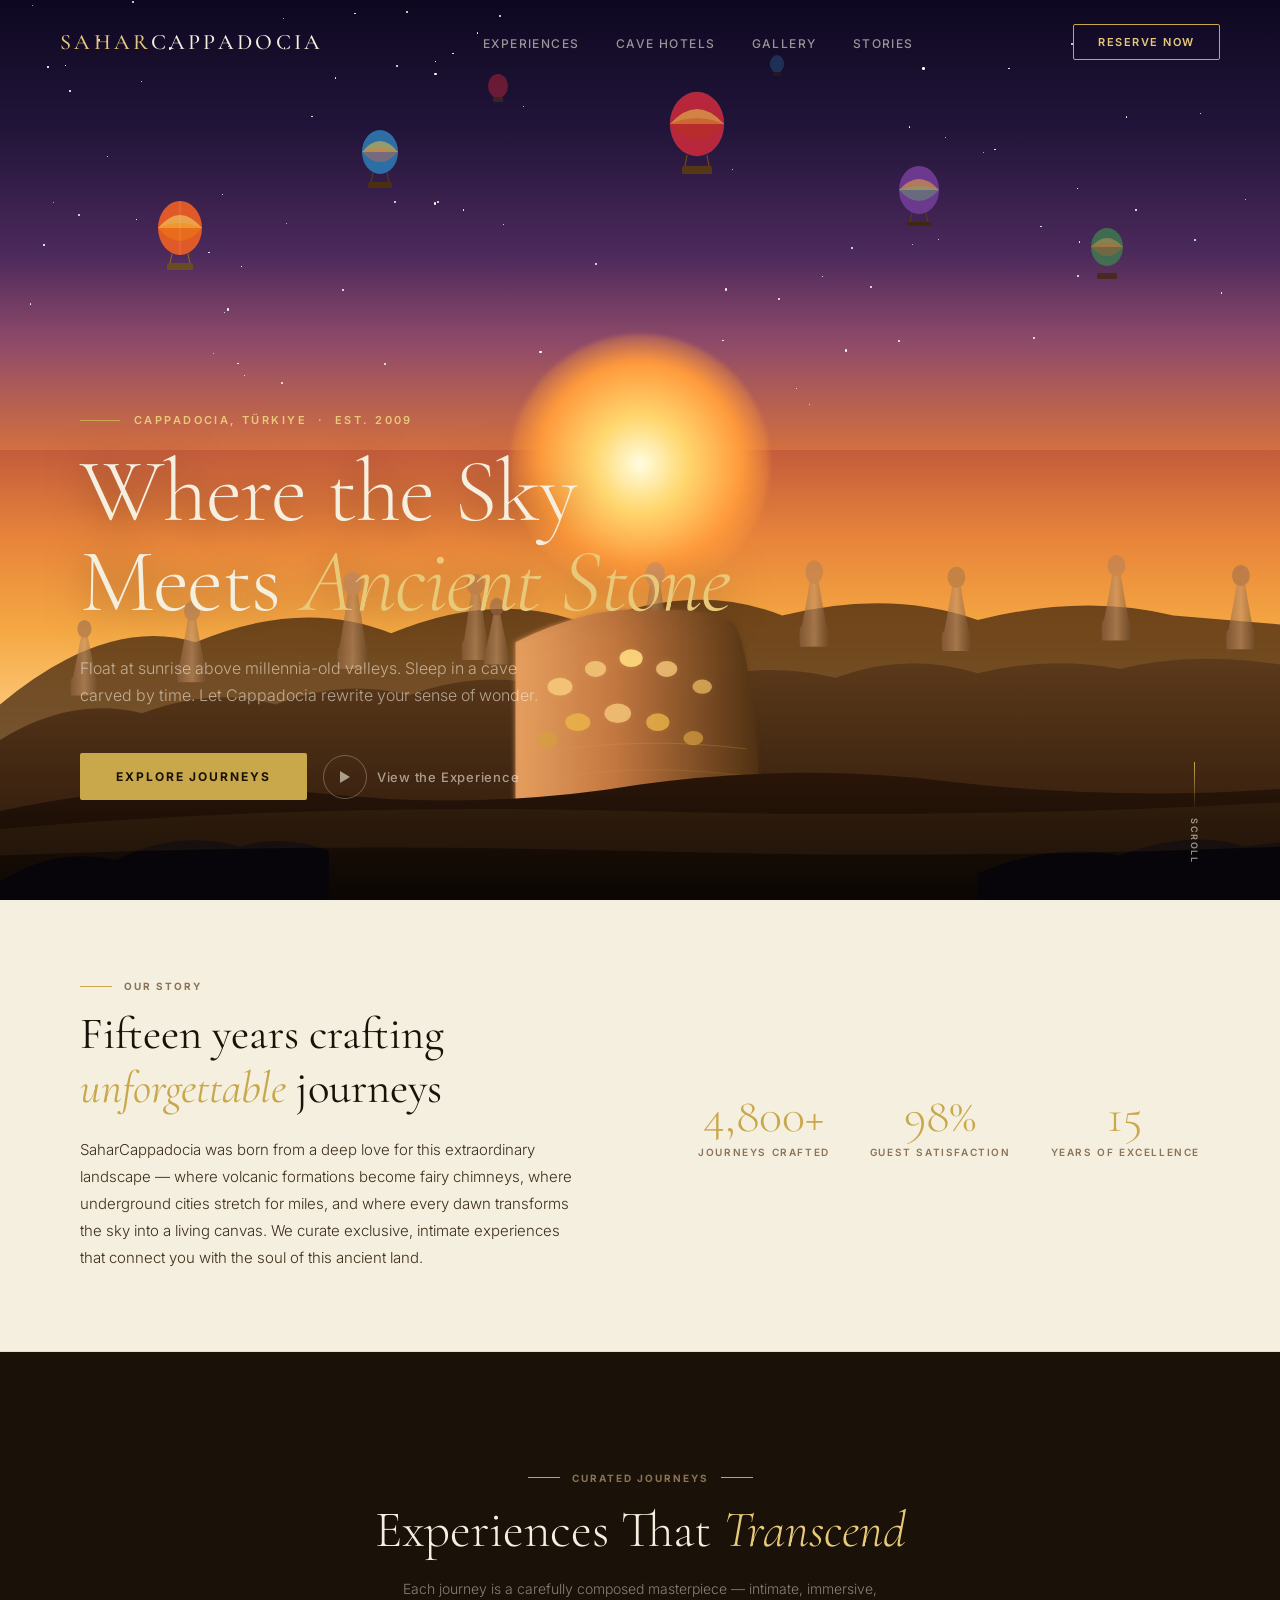
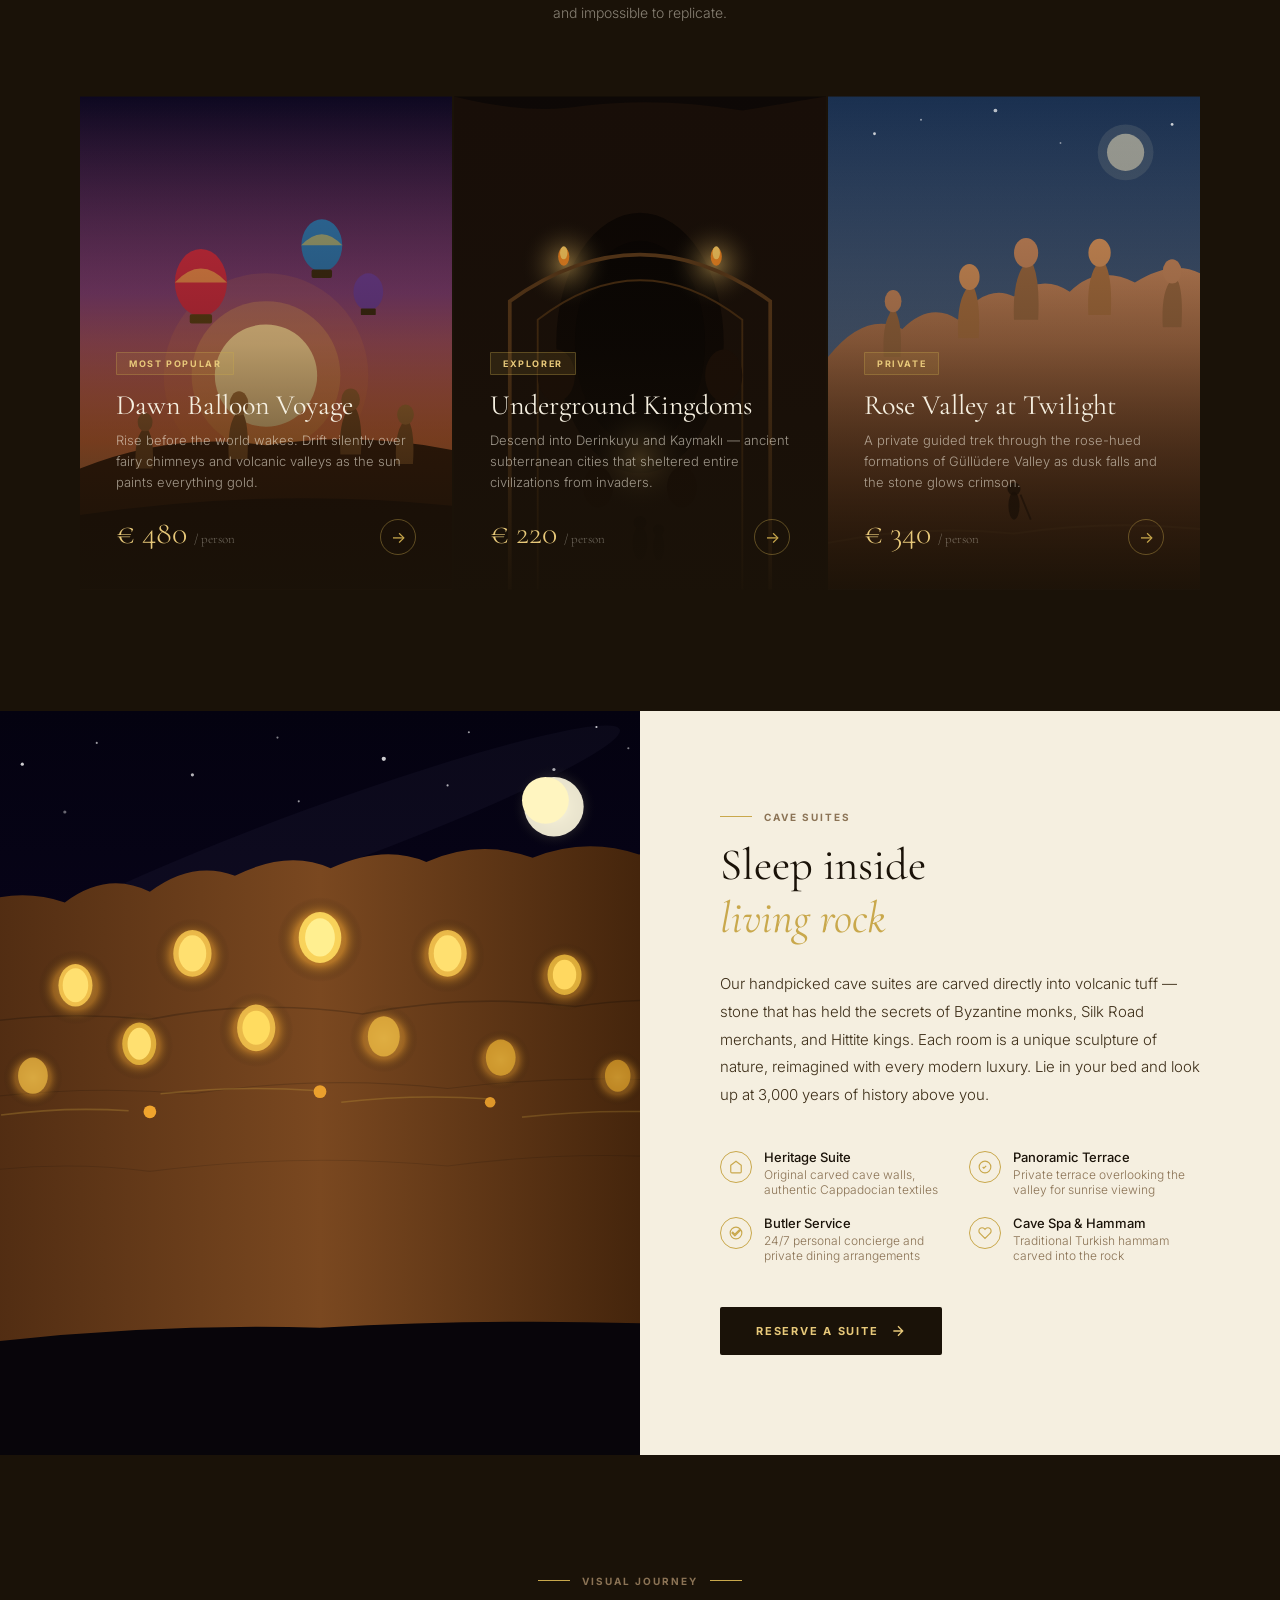
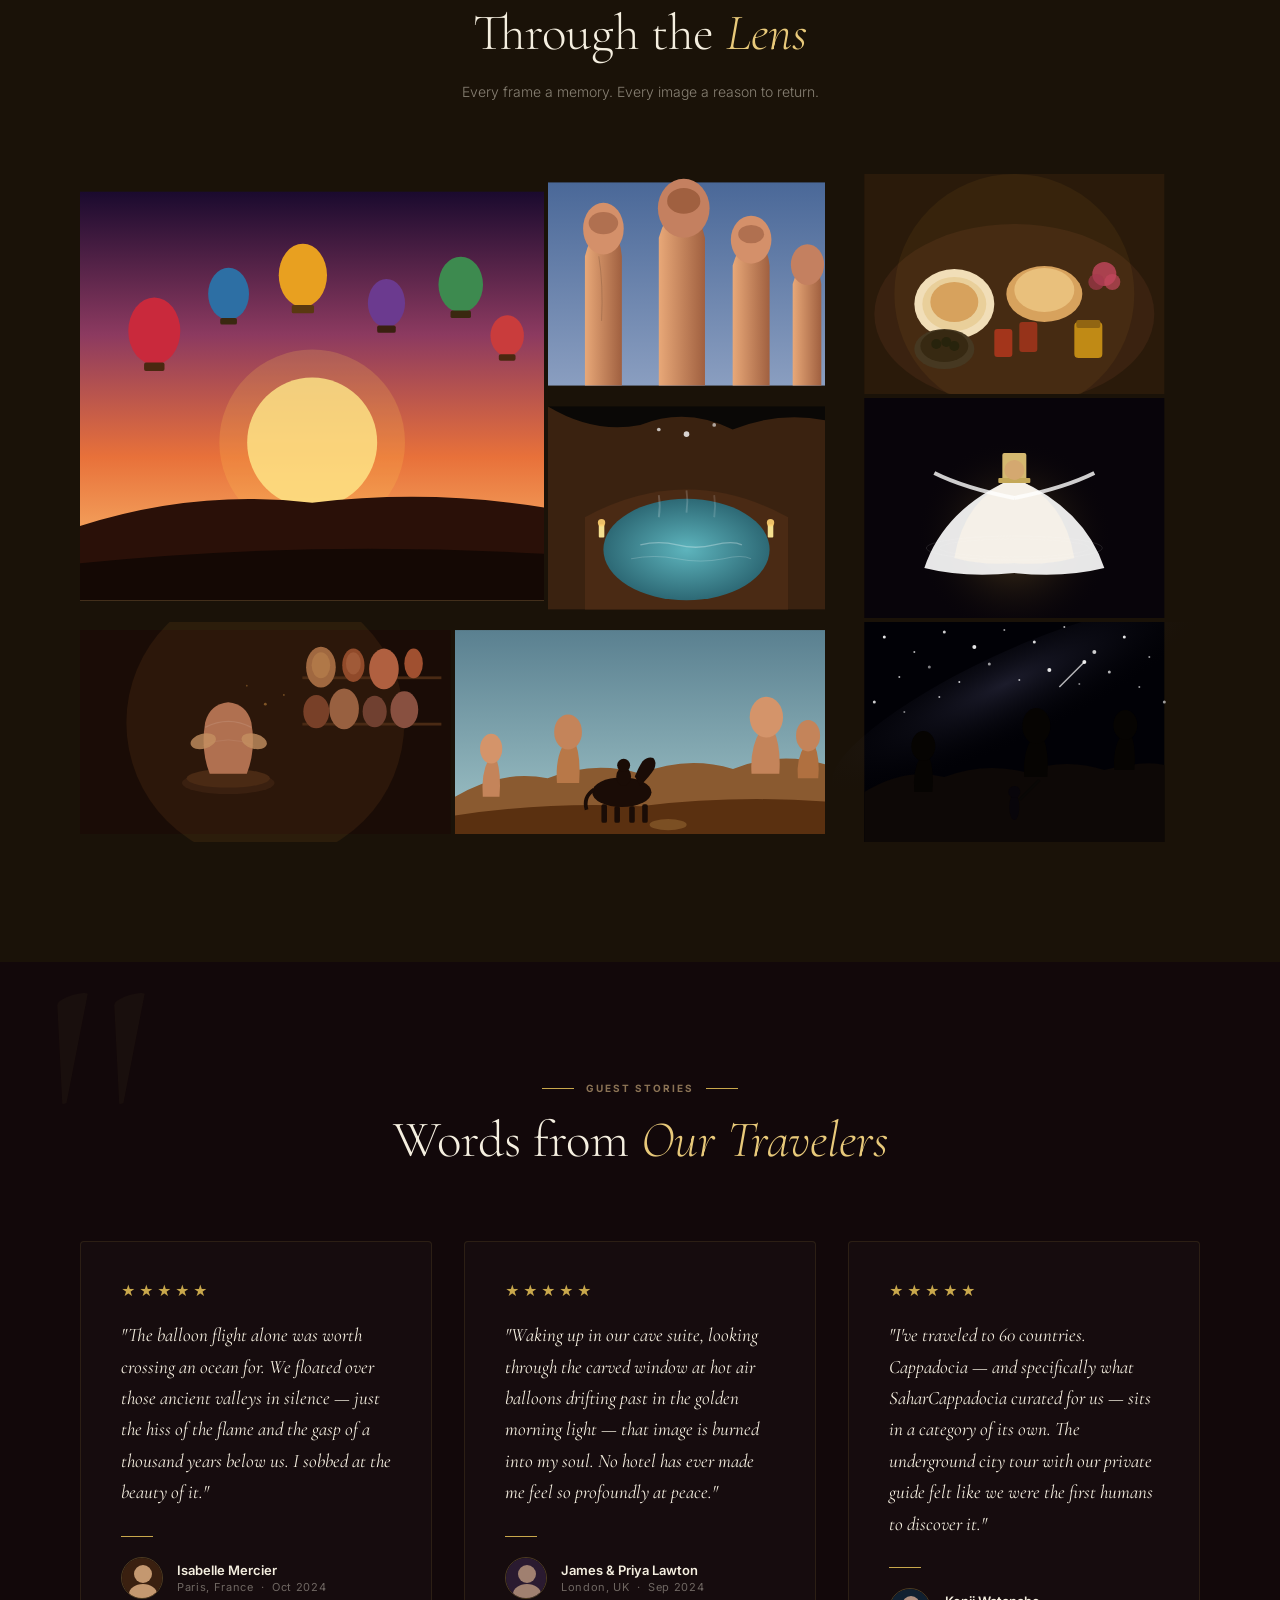
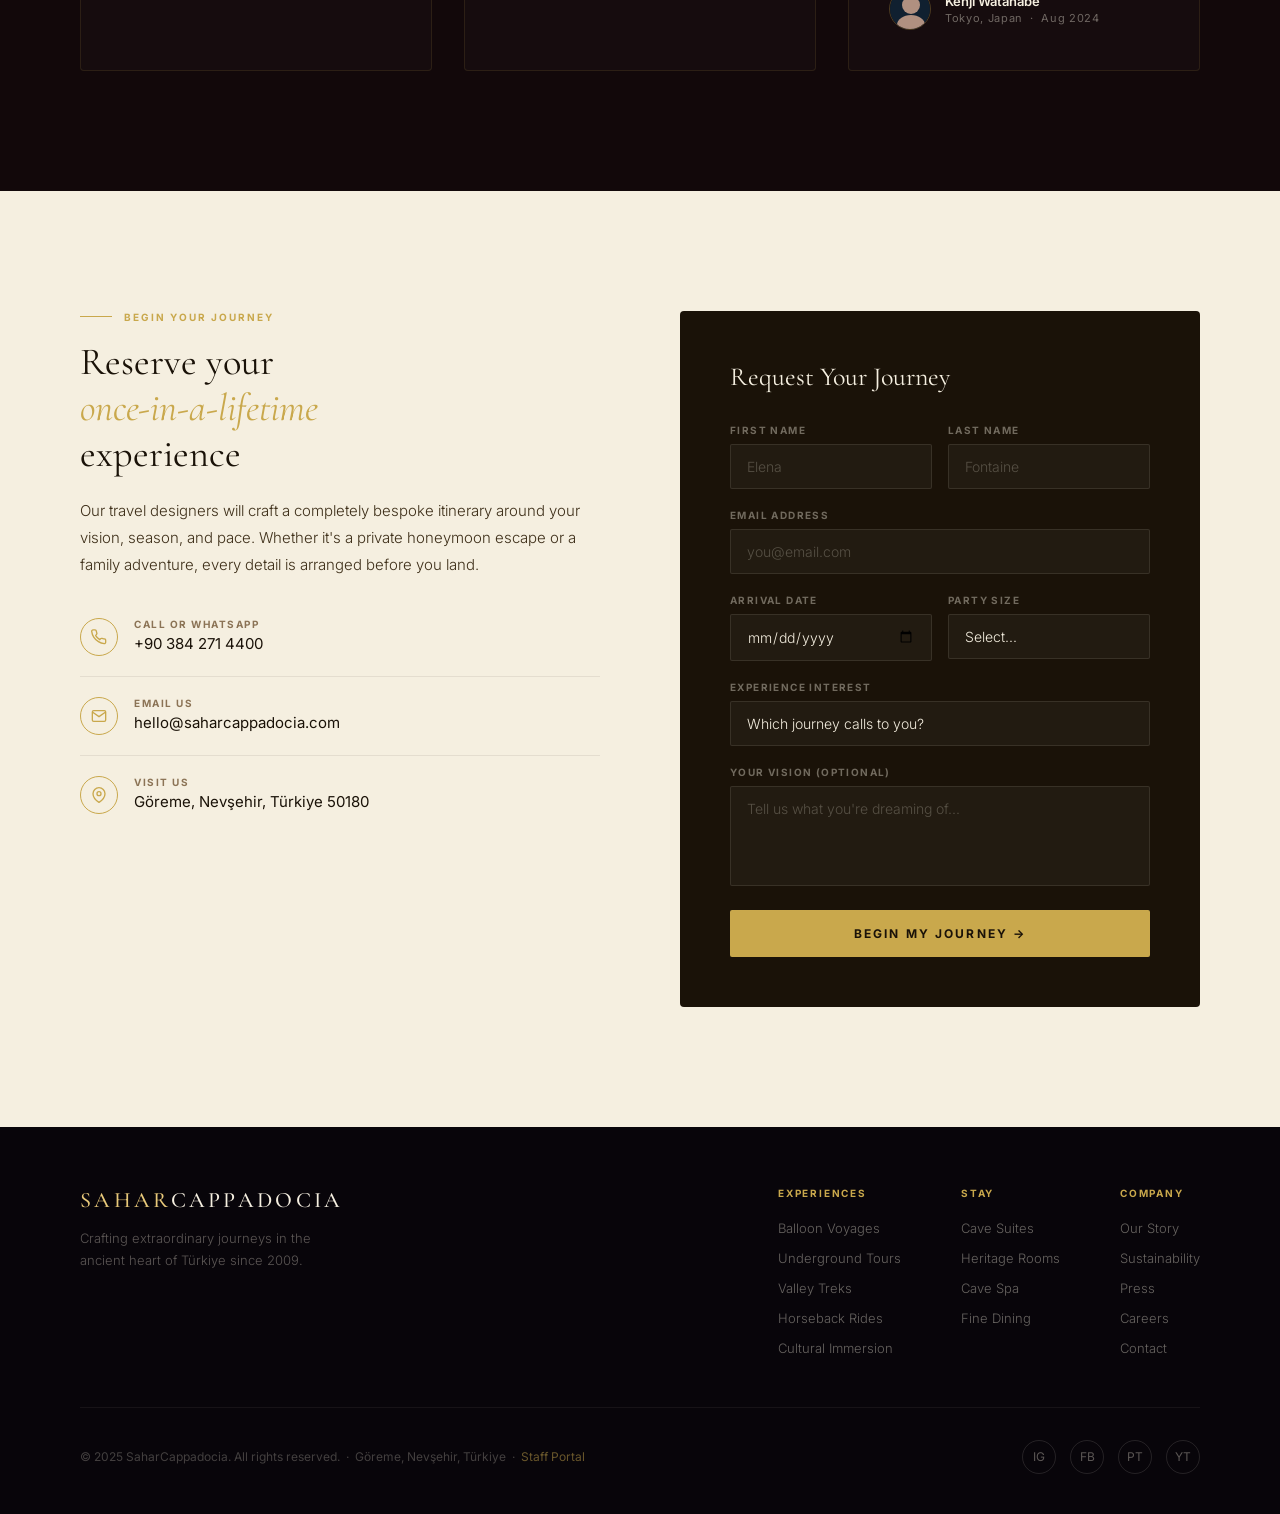
==== commit 125daa10: "Add files via upload" ====
--- a/sahar-cappadocia.html
+++ b/sahar-cappadocia.html
@@ -1058,26 +1058,118 @@
     .reveal-delay-3 { transition-delay: 0.45s; }
 
     /* ══════════════════════════
-       RESPONSIVE
+       RESPONSIVE — TABLET
     ══════════════════════════ */
     @media (max-width: 1100px) {
-      nav, #hero-content, #intro, #experiences, #gallery, #booking, footer { padding-left: 40px; padding-right: 40px; }
-      .packages-grid { grid-template-columns: 1fr; }
-      #hotel { grid-template-columns: 1fr; }
-      .hotel-content { padding: 60px 40px; }
-      .testimonials-grid { grid-template-columns: 1fr; }
-      #booking { grid-template-columns: 1fr; gap: 40px; }
-      .footer-links-group { gap: 30px; }
-    }
-
+      nav                   { padding: 20px 40px; }
+      nav.scrolled          { padding: 14px 40px; }
+      #hero-content         { padding: 0 40px 80px; }
+      #intro                { padding: 70px 40px; }
+      #experiences          { padding: 90px 40px; }
+      #gallery              { padding: 90px 40px; }
+      #testimonials         { padding: 90px 40px; }
+      #booking              { padding: 90px 40px; grid-template-columns: 1fr; gap: 50px; }
+      footer                { padding: 50px 40px 32px; }
+
+      .packages-grid        { grid-template-columns: 1fr; }
+      #hotel                { grid-template-columns: 1fr; }
+      .hotel-content        { padding: 60px 40px; }
+      .testimonials-grid    { grid-template-columns: 1fr; }
+      .footer-links-group   { gap: 30px; }
+    }
+
+    /* ══════════════════════════
+       RESPONSIVE — MOBILE
+    ══════════════════════════ */
     @media (max-width: 768px) {
-      .nav-links { display: none; }
-      #hero-content { padding: 0 24px 80px; }
-      #intro { flex-direction: column; padding: 60px 24px; }
-      .intro-stats { justify-content: center; }
-      .gallery-grid { grid-template-columns: 1fr 1fr; grid-template-rows: auto; }
-      .g1,.g2,.g3,.g4,.g5,.g6,.g7,.g8 { grid-column: auto; grid-row: auto; }
-      .footer-top { flex-direction: column; gap: 32px; }
+
+      /* ── Nav ── */
+      nav                   { padding: 16px 20px; }
+      nav.scrolled          { padding: 12px 20px; }
+      .nav-links            { display: none; }
+      .nav-cta              { padding: 9px 16px; font-size: 10px; }
+
+      /* ── Hero ── */
+      #hero                 { min-height: 100svh; }
+      #hero-content         { padding: 0 20px 72px; }
+      .hero-title           { font-size: clamp(36px, 9vw, 56px); }
+      .hero-subtitle        { font-size: 14px; max-width: 100%; }
+      .hero-actions         { flex-direction: column; align-items: flex-start; gap: 14px; }
+      .btn-primary          { width: 100%; text-align: center; padding: 15px 24px; }
+      .scroll-hint          { right: 20px; bottom: 24px; }
+      #sun-glow             { width: 160px; height: 160px; }
+
+      /* ── Intro ── */
+      #intro                { flex-direction: column; padding: 56px 20px; gap: 40px; }
+      .intro-stats          { justify-content: space-around; gap: 16px; width: 100%; }
+      .stat-num             { font-size: 36px; }
+      .intro-body           { max-width: 100%; }
+
+      /* ── Section headers ── */
+      #experiences          { padding: 72px 20px; }
+      .section-header       { margin-bottom: 40px; }
+      .section-title        { font-size: clamp(28px, 7vw, 42px); }
+      .section-sub          { font-size: 13px; }
+
+      /* ── Packages ── */
+      .packages-grid        { grid-template-columns: 1fr; gap: 0; }
+      .package-visual       { aspect-ratio: 4/3; }
+      .package-overlay      { padding: 24px; }
+      .pkg-title            { font-size: 24px; }
+
+      /* ── Hotel ── */
+      #hotel                { grid-template-columns: 1fr; }
+      .hotel-visual         { min-height: 0; }
+      #hotel-scene          { min-height: 280px; height: 280px; }
+      .hotel-content        { padding: 48px 20px; }
+      .hotel-headline       { font-size: clamp(28px, 7vw, 42px); }
+      .amenities            { grid-template-columns: 1fr; gap: 16px; margin-bottom: 32px; }
+      .btn-dark             { width: 100%; justify-content: center; }
+
+      /* ── Gallery ── */
+      #gallery              { padding: 72px 20px; }
+      .gallery-grid {
+        grid-template-columns: 1fr 1fr;
+        grid-template-rows: auto;
+        gap: 4px;
+      }
+      .g1                   { grid-column: 1 / 3; grid-row: auto; aspect-ratio: 16/9; }
+      .g2,.g3,.g4,.g5       { grid-column: auto; grid-row: auto; aspect-ratio: 1; }
+      .g6,.g7               { grid-column: auto; grid-row: auto; aspect-ratio: 4/3; }
+      .g8                   { grid-column: 1 / 3; grid-row: auto; aspect-ratio: 16/9; }
+      .gallery-item svg     { width: 100%; height: 100%; }
+
+      /* ── Testimonials ── */
+      #testimonials         { padding: 72px 20px; }
+      #testimonials::before { font-size: 200px; top: -20px; left: 10px; }
+      .testimonials-grid    { grid-template-columns: 1fr; gap: 20px; margin-top: 40px; }
+      .testimonial-card     { padding: 28px 24px; }
+      .testimonial-quote    { font-size: 17px; }
+
+      /* ── Booking ── */
+      #booking              { grid-template-columns: 1fr; padding: 72px 20px; gap: 40px; }
+      .booking-headline     { font-size: clamp(28px, 7vw, 42px); }
+      .booking-body         { font-size: 14px; }
+      .booking-form-wrap    { padding: 28px 20px; }
+      .form-row             { grid-template-columns: 1fr; gap: 0; }
+      .contact-value        { font-size: 14px; word-break: break-word; }
+
+      /* ── Footer ── */
+      footer                { padding: 48px 20px 28px; }
+      .footer-top           { flex-direction: column; gap: 36px; }
+      .footer-links-group   { flex-wrap: wrap; gap: 32px 40px; }
+      .footer-bottom        { flex-direction: column; gap: 16px; text-align: center; }
+      .footer-tagline       { max-width: 100%; }
+      .copyright            { font-size: 11px; }
+    }
+
+    /* ── Very small screens (< 400px) ── */
+    @media (max-width: 400px) {
+      .hero-title           { font-size: 32px; }
+      .intro-stats          { flex-direction: column; align-items: center; gap: 24px; }
+      .stat-num             { font-size: 40px; }
+      .booking-form-wrap    { padding: 24px 16px; }
+      .footer-links-group   { flex-direction: column; gap: 24px; }
     }
   </style>
 </head>
@@ -1094,7 +1186,7 @@
     <li><a href="#gallery">Gallery</a></li>
     <li><a href="#testimonials">Stories</a></li>
   </ul>
-  <a href="#booking" class="nav-cta">Reserve Now</a>
+  <a href="login.html" class="nav-cta">Reserve Now</a>
 </nav>
 
 <!-- ══════════════════════════════════════════
@@ -1719,7 +1811,7 @@
       </div>
     </div>
 
-    <a href="#booking" class="btn-dark">
+    <a href="login.html" class="btn-dark">
       Reserve a Suite
       <svg width="16" height="16" viewBox="0 0 24 24" fill="none" stroke="currentColor" stroke-width="2"><path d="M5 12h14M12 5l7 7-7 7"/></svg>
     </a>
@@ -2257,7 +2349,7 @@
     </div>
   </div>
   <div class="footer-bottom">
-    <p class="copyright">© 2025 SaharCappadocia. All rights reserved. &nbsp;·&nbsp; Göreme, Nevşehir, Türkiye</p>
+    <p class="copyright">© 2025 SaharCappadocia. All rights reserved. &nbsp;·&nbsp; Göreme, Nevşehir, Türkiye &nbsp;·&nbsp; <a href="login.html" style="color:rgba(201,168,76,0.5);text-decoration:none;transition:color 0.2s" onmouseover="this.style.color='#C9A84C'" onmouseout="this.style.color='rgba(201,168,76,0.5)'">Staff Portal</a></p>
     <div class="social-links">
       <a href="#" class="social-link" aria-label="Instagram">IG</a>
       <a href="#" class="social-link" aria-label="Facebook">FB</a>
@@ -2303,10 +2395,11 @@
 function handleSubmit(e) {
   e.preventDefault();
   const btn = document.getElementById('submit-btn');
-  btn.textContent = 'Request Sent — We\'ll be in touch ✓';
-  btn.style.background = '#4A8A5A';
-  btn.style.color = '#fff';
+  btn.textContent = 'Redirecting to booking portal…';
+  btn.style.background = '#C9A84C';
+  btn.style.color = '#1A1208';
   btn.disabled = true;
+  setTimeout(() => { window.location.href = 'login.html'; }, 900);
 }
 
 /* ══ Smooth hover parallax on hero ══ */
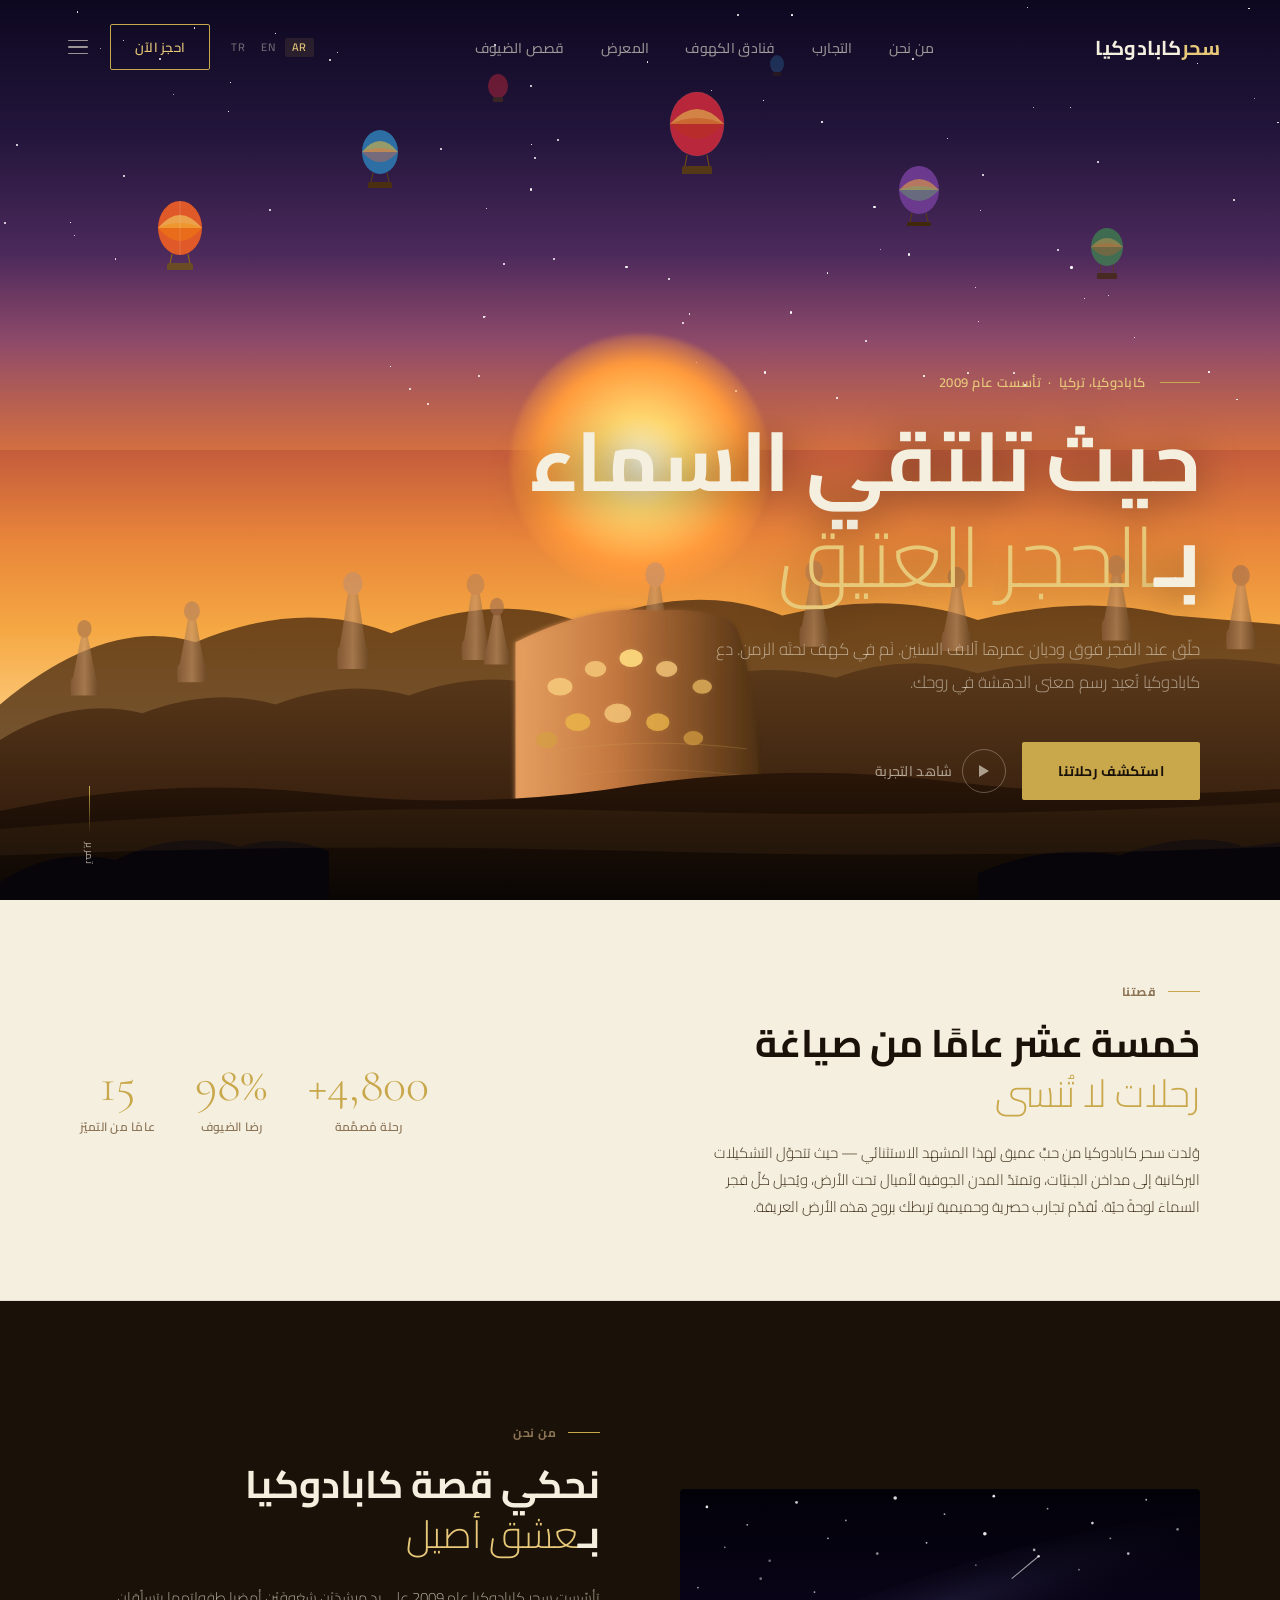
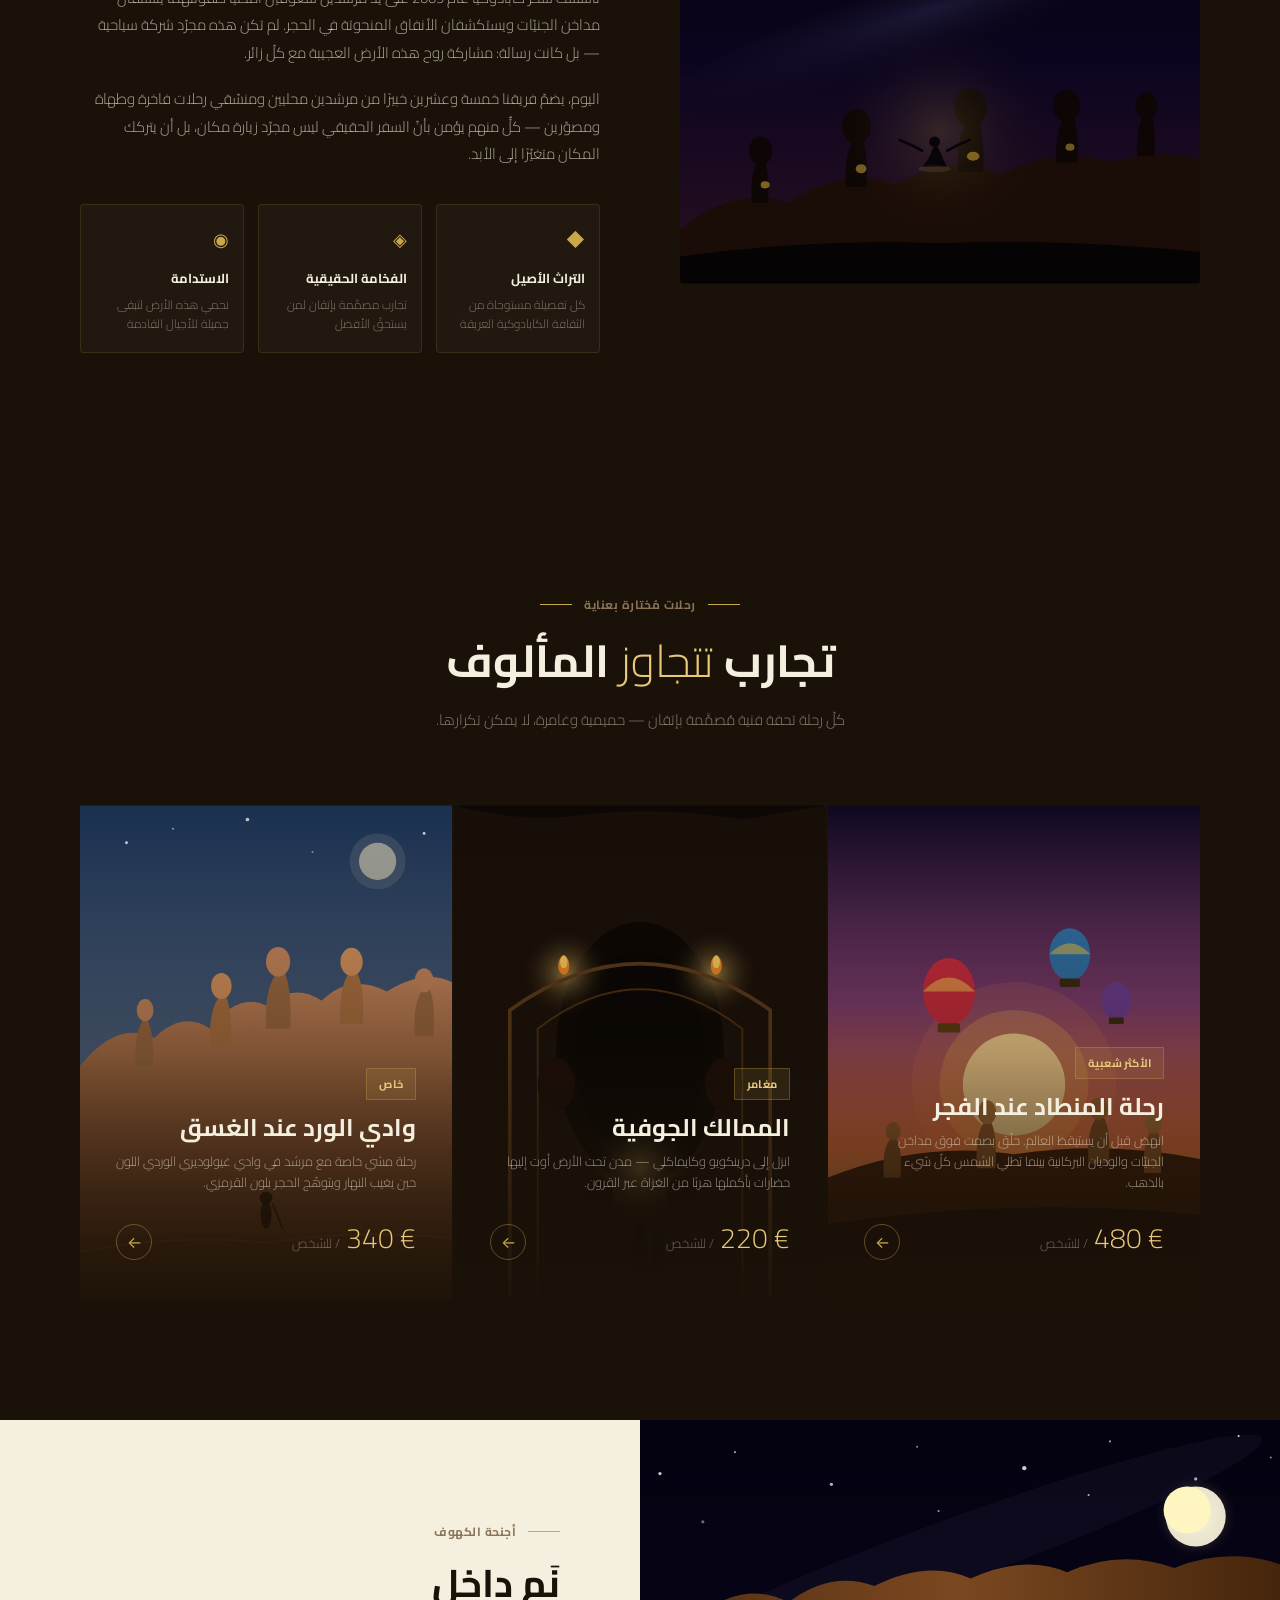
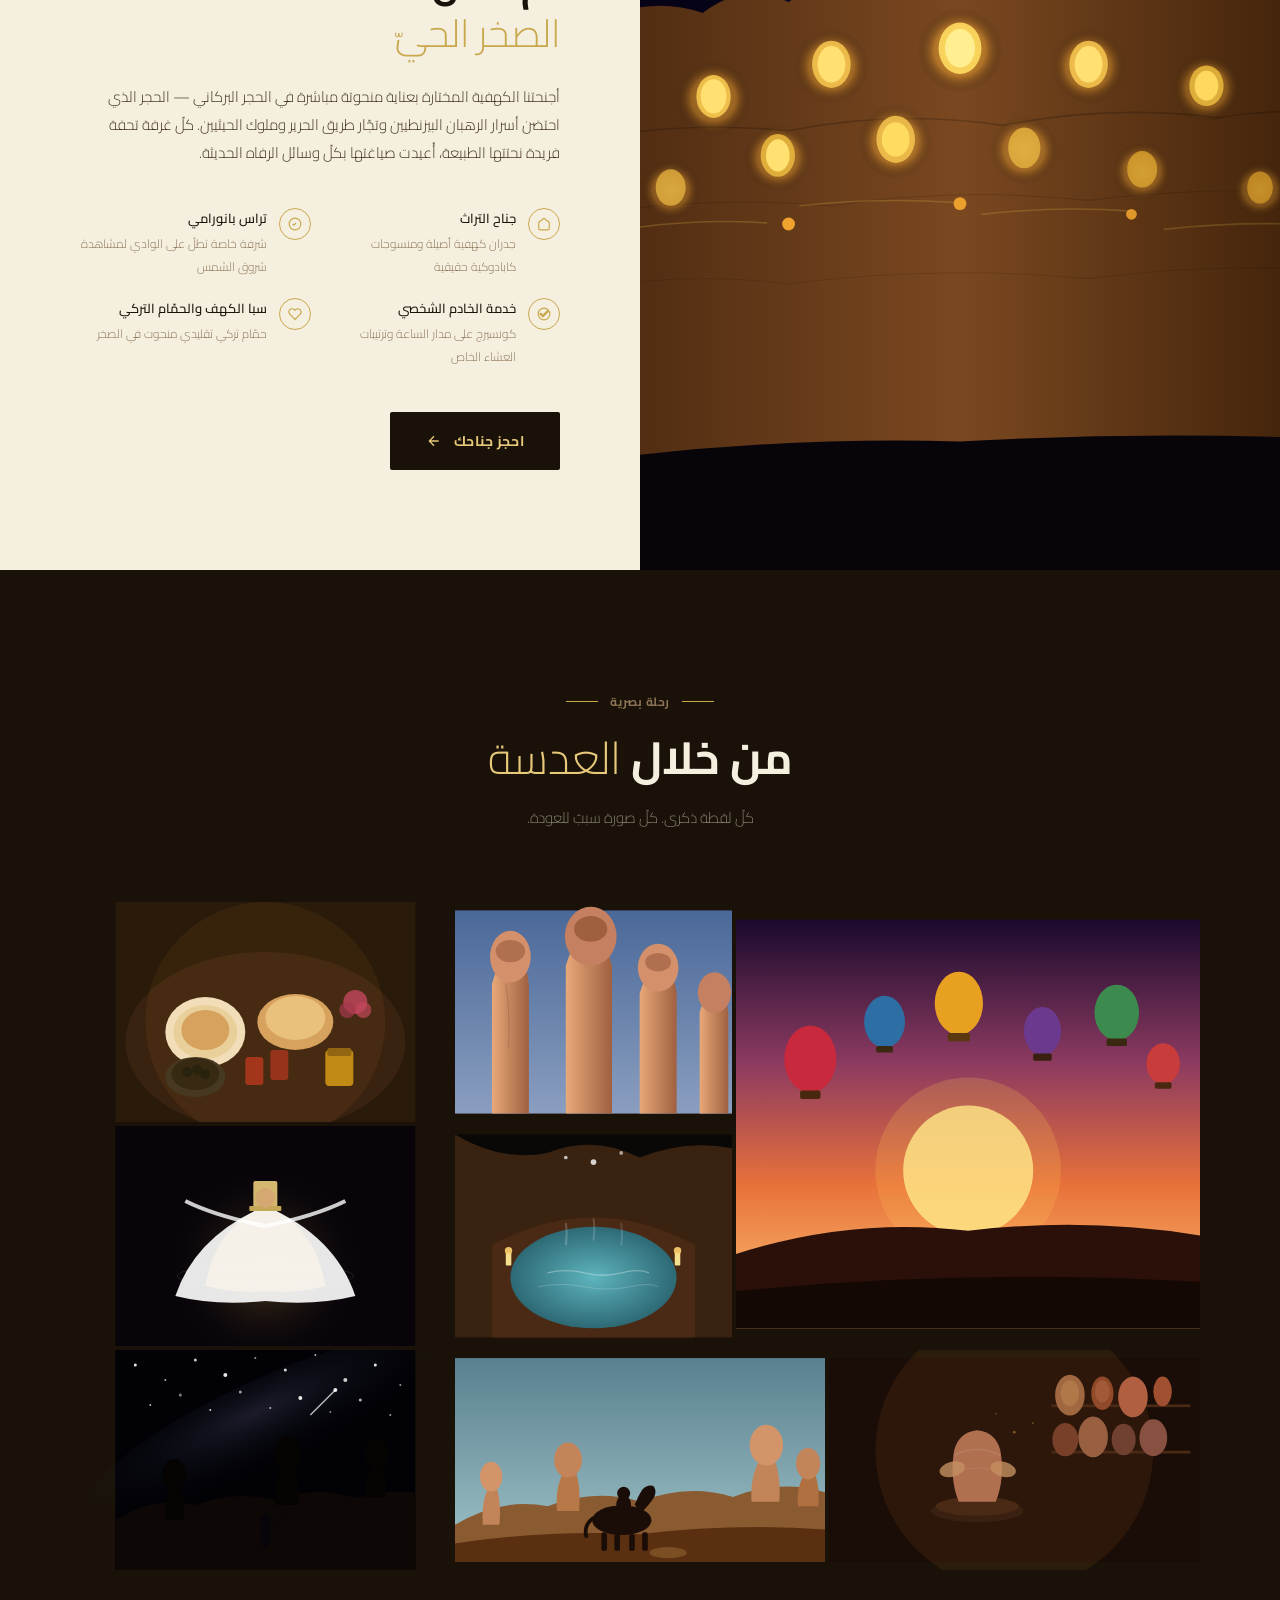
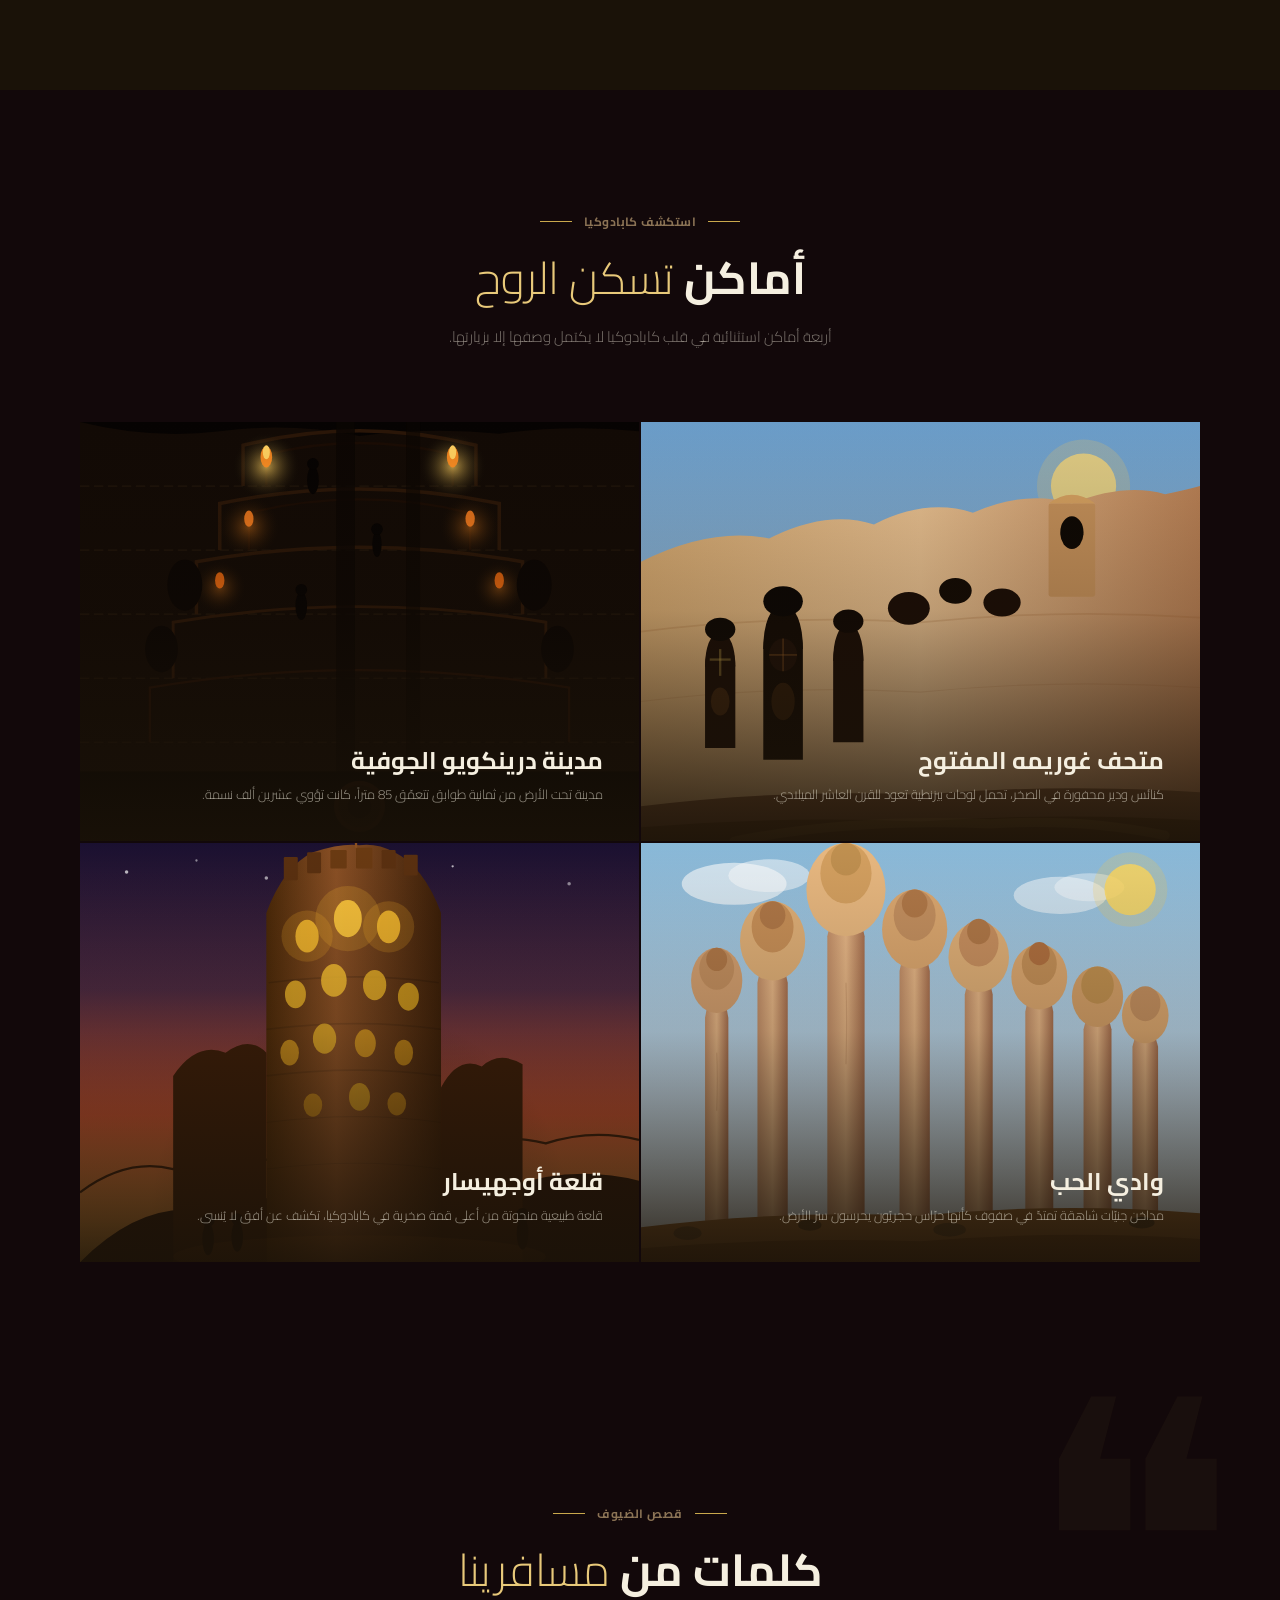
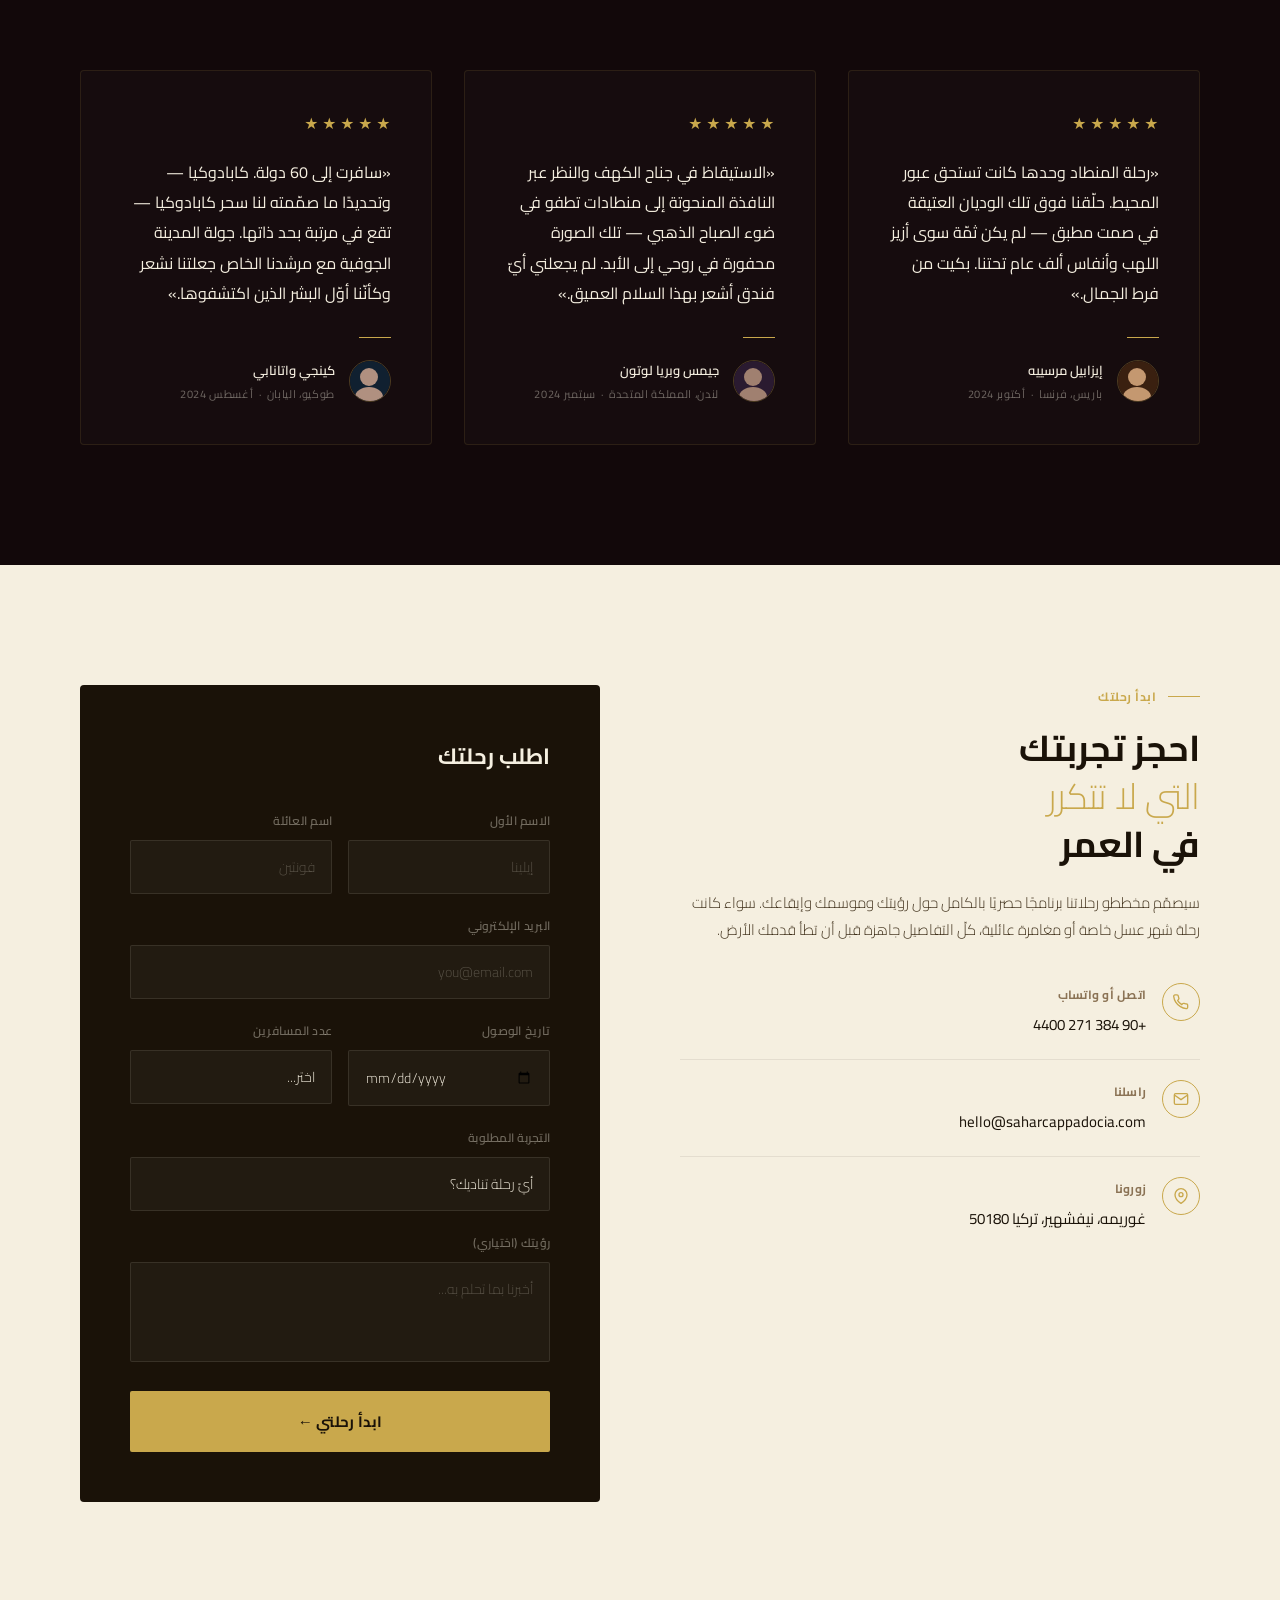
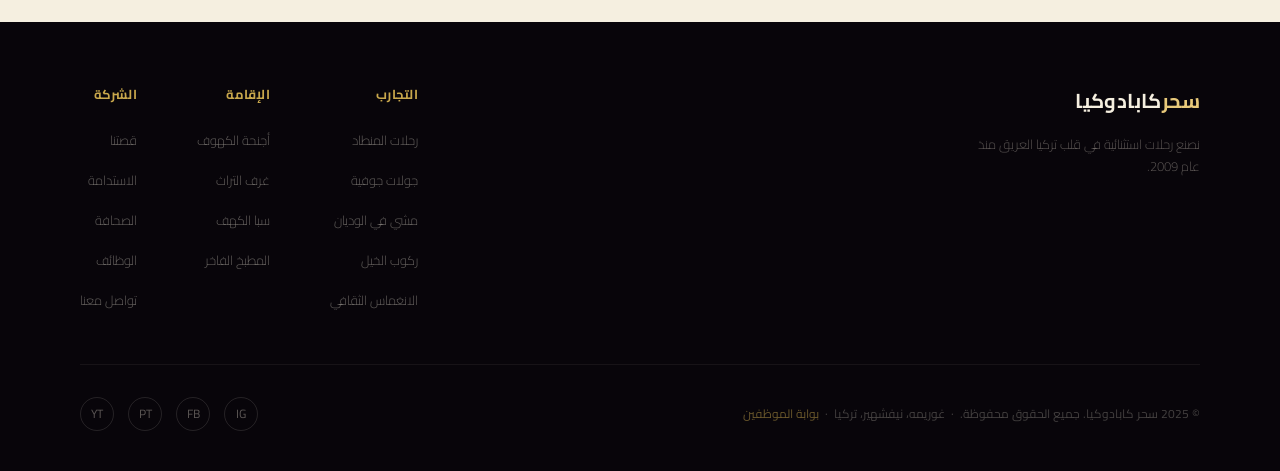
==== commit 368be1e5: "Add files via upload" ====
--- a/sahar-cappadocia.html
+++ b/sahar-cappadocia.html
@@ -1,11 +1,11 @@
 <!DOCTYPE html>
-<html lang="en">
+<html lang="ar" dir="rtl">
 <head>
   <meta charset="UTF-8">
   <meta name="viewport" content="width=device-width, initial-scale=1.0">
-  <title>SaharCappadocia — Luxury Travel in the Heart of Türkiye</title>
+  <title>سحر كابادوكيا — السفر الفاخر في قلب تركيا</title>
   <link rel="preconnect" href="https://fonts.googleapis.com">
-  <link href="https://fonts.googleapis.com/css2?family=Cormorant+Garamond:ital,wght@0,300;0,400;0,500;0,600;1,300;1,400;1,500&family=Inter:wght@300;400;500;600&family=Playfair+Display:ital,wght@0,400;0,700;1,400&display=swap" rel="stylesheet">
+  <link href="https://fonts.googleapis.com/css2?family=Cairo:wght@300;400;500;600;700&family=Cormorant+Garamond:ital,wght@0,300;0,400;0,500;0,600;1,300;1,400;1,500&family=Inter:wght@300;400;500;600&display=swap" rel="stylesheet">
   <style>
     *, *::before, *::after { box-sizing: border-box; margin: 0; padding: 0; }
 
@@ -17,9 +17,6 @@
       --cream-dim: rgba(245,239,224,0.6);
       --ink: #1A1208;
       --ink-mid: #3D2E18;
-      --dawn-sky: #FF8C42;
-      --dawn-mid: #FFB347;
-      --dusk-purple: #2D1B4E;
       --stone: #8B7355;
       --stone-light: #C4A882;
     }
@@ -27,7 +24,7 @@
     html { scroll-behavior: smooth; }
 
     body {
-      font-family: 'Inter', sans-serif;
+      font-family: 'Cairo', 'Inter', sans-serif;
       background: var(--ink);
       color: var(--cream);
       overflow-x: hidden;
@@ -54,15 +51,15 @@
     }
 
     .nav-logo {
-      font-family: 'Cormorant Garamond', serif;
-      font-size: 22px;
-      font-weight: 500;
-      letter-spacing: 0.15em;
-      text-transform: uppercase;
+      font-family: 'Cairo', sans-serif;
+      font-size: 20px;
+      font-weight: 700;
+      letter-spacing: 0.02em;
       color: var(--gold-light);
       text-decoration: none;
-    }
-    .nav-logo span { color: var(--cream); }
+      flex-shrink: 0;
+    }
+    .nav-logo .nav-logo-sep { color: var(--cream); }
 
     .nav-links {
       display: flex;
@@ -70,29 +67,287 @@
       list-style: none;
     }
     .nav-links a {
-      font-size: 12px;
+      font-size: 14px;
       font-weight: 500;
-      letter-spacing: 0.12em;
-      text-transform: uppercase;
+      letter-spacing: 0.02em;
       color: var(--cream-dim);
       text-decoration: none;
       transition: color 0.3s;
     }
     .nav-links a:hover { color: var(--gold-light); }
+
+    .nav-right {
+      display: flex;
+      align-items: center;
+      gap: 14px;
+      flex-shrink: 0;
+    }
+
+    /* ── Language Switcher ── */
+    .lang-switcher {
+      display: flex;
+      align-items: center;
+      gap: 2px;
+    }
+    .lang-btn {
+      background: none;
+      border: none;
+      font-family: 'Cairo', sans-serif;
+      font-size: 11px;
+      font-weight: 600;
+      letter-spacing: 0.06em;
+      color: rgba(245,239,224,0.4);
+      cursor: pointer;
+      padding: 4px 7px;
+      border-radius: 2px;
+      transition: all 0.2s;
+      line-height: 1;
+    }
+    .lang-btn:hover { color: var(--gold-light); }
+    .lang-btn.active {
+      color: var(--gold-light);
+      background: rgba(201,168,76,0.12);
+    }
 
     .nav-cta {
       padding: 10px 24px;
       border: 1px solid var(--gold);
       border-radius: 2px;
-      font-size: 11px;
+      font-size: 13px;
       font-weight: 600;
-      letter-spacing: 0.14em;
-      text-transform: uppercase;
+      letter-spacing: 0.02em;
       color: var(--gold-light);
       text-decoration: none;
       transition: all 0.3s;
     }
     .nav-cta:hover { background: var(--gold); color: var(--ink); }
+
+    /* ── Hamburger Button ── */
+    .ham-btn {
+      display: flex;
+      flex-direction: column;
+      justify-content: center;
+      gap: 5px;
+      width: 36px;
+      height: 36px;
+      background: none;
+      border: 1px solid transparent;
+      cursor: pointer;
+      padding: 7px;
+      border-radius: 3px;
+      flex-shrink: 0;
+      transition: border-color 0.25s, background 0.25s;
+    }
+    .ham-btn:hover {
+      border-color: rgba(201,168,76,0.25);
+      background: rgba(201,168,76,0.06);
+    }
+    .ham-btn span {
+      display: block;
+      width: 100%;
+      height: 1.5px;
+      background: var(--cream-dim);
+      border-radius: 2px;
+      transition: all 0.35s cubic-bezier(0.16,1,0.3,1);
+      transform-origin: center;
+    }
+    .ham-btn:hover span { background: var(--gold-light); }
+    .ham-btn.active span:nth-child(1) {
+      transform: translateY(6.5px) rotate(45deg);
+      background: var(--gold-light);
+    }
+    .ham-btn.active span:nth-child(2) {
+      opacity: 0;
+      transform: scaleX(0);
+    }
+    .ham-btn.active span:nth-child(3) {
+      transform: translateY(-6.5px) rotate(-45deg);
+      background: var(--gold-light);
+    }
+
+    /* ══════════════════════════
+       SIDE PANEL
+    ══════════════════════════ */
+    .sp-overlay {
+      position: fixed;
+      inset: 0;
+      background: rgba(8,4,1,0.75);
+      backdrop-filter: blur(7px);
+      -webkit-backdrop-filter: blur(7px);
+      z-index: 200;
+      opacity: 0;
+      visibility: hidden;
+      transition: opacity 0.4s ease, visibility 0.4s;
+    }
+    .sp-overlay.open { opacity: 1; visibility: visible; }
+
+    .side-panel {
+      position: fixed;
+      top: 0;
+      left: 0;
+      width: 300px;
+      height: 100vh;
+      background: linear-gradient(170deg, #1E1409 0%, #130D05 50%, #0E0902 100%);
+      border-right: 1px solid rgba(201,168,76,0.15);
+      z-index: 201;
+      display: flex;
+      flex-direction: column;
+      transform: translateX(-100%);
+      transition: transform 0.5s cubic-bezier(0.16,1,0.3,1);
+      overflow: hidden;
+    }
+    .side-panel.open { transform: translateX(0); }
+
+    /* Decorative gold edge shimmer */
+    .side-panel::after {
+      content: '';
+      position: absolute;
+      top: 0; right: 0;
+      width: 1px; height: 100%;
+      background: linear-gradient(180deg,
+        transparent 0%,
+        rgba(201,168,76,0.4) 25%,
+        rgba(201,168,76,0.18) 65%,
+        transparent 100%
+      );
+      pointer-events: none;
+    }
+
+    /* Panel header */
+    .sp-head {
+      display: flex;
+      align-items: center;
+      justify-content: space-between;
+      padding: 26px 28px 22px;
+      border-bottom: 1px solid rgba(201,168,76,0.1);
+      flex-shrink: 0;
+    }
+    .sp-head-logo {
+      font-family: 'Cairo', sans-serif;
+      font-size: 16px;
+      font-weight: 700;
+      color: var(--gold-light);
+      text-decoration: none;
+      letter-spacing: 0.03em;
+    }
+    .sp-head-logo span { color: var(--cream); font-weight: 400; }
+
+    .sp-close {
+      width: 30px;
+      height: 30px;
+      display: flex;
+      align-items: center;
+      justify-content: center;
+      background: none;
+      border: 1px solid rgba(201,168,76,0.2);
+      border-radius: 2px;
+      color: var(--cream-dim);
+      font-size: 13px;
+      cursor: pointer;
+      flex-shrink: 0;
+      transition: all 0.22s;
+      font-family: 'Cairo', sans-serif;
+    }
+    .sp-close:hover {
+      border-color: var(--gold);
+      color: var(--gold-light);
+      background: rgba(201,168,76,0.1);
+    }
+
+    /* Login button inside panel */
+    .sp-login-wrap { padding: 20px 24px 8px; }
+    .sp-login {
+      display: flex;
+      align-items: center;
+      gap: 11px;
+      padding: 13px 18px;
+      background: rgba(201,168,76,0.07);
+      border: 1px solid rgba(201,168,76,0.25);
+      border-radius: 3px;
+      font-size: 14px;
+      font-weight: 700;
+      font-family: 'Cairo', sans-serif;
+      color: var(--gold-light);
+      text-decoration: none;
+      letter-spacing: 0.03em;
+      transition: all 0.25s;
+    }
+    .sp-login:hover {
+      background: rgba(201,168,76,0.13);
+      border-color: var(--gold);
+      transform: translateX(3px);
+    }
+    .sp-login svg { flex-shrink: 0; opacity: 0.8; }
+
+    /* Divider */
+    .sp-divider {
+      height: 1px;
+      margin: 14px 24px;
+      background: linear-gradient(90deg, rgba(201,168,76,0.18) 0%, rgba(201,168,76,0.05) 100%);
+    }
+
+    /* Nav items */
+    .sp-nav { display: flex; flex-direction: column; flex: 1; overflow-y: auto; }
+
+    .sp-item {
+      display: flex;
+      align-items: center;
+      gap: 15px;
+      padding: 15px 28px;
+      font-size: 15px;
+      font-weight: 500;
+      font-family: 'Cairo', sans-serif;
+      color: rgba(245,239,224,0.6);
+      text-decoration: none;
+      transition: color 0.22s, background 0.22s, padding-left 0.3s;
+      position: relative;
+    }
+    .sp-item::before {
+      content: '';
+      position: absolute;
+      left: 0; top: 50%;
+      transform: translateY(-50%) scaleY(0);
+      width: 2px; height: 55%;
+      background: linear-gradient(180deg, var(--gold-light), var(--gold));
+      border-radius: 0 2px 2px 0;
+      transition: transform 0.3s cubic-bezier(0.16,1,0.3,1);
+    }
+    .sp-item:hover { color: var(--cream); background: rgba(201,168,76,0.04); padding-left: 36px; }
+    .sp-item:hover::before { transform: translateY(-50%) scaleY(1); }
+    .sp-item svg { flex-shrink: 0; opacity: 0.45; transition: opacity 0.22s; }
+    .sp-item:hover svg { opacity: 0.9; }
+
+    /* Panel footer */
+    .sp-foot {
+      padding: 20px 24px 28px;
+      border-top: 1px solid rgba(201,168,76,0.1);
+      flex-shrink: 0;
+    }
+    .sp-lang-label {
+      font-size: 9px;
+      font-weight: 700;
+      letter-spacing: 0.14em;
+      color: rgba(201,168,76,0.35);
+      margin-bottom: 9px;
+      font-family: 'Cairo', sans-serif;
+      text-transform: uppercase;
+    }
+    .sp-lang-row { display: flex; gap: 7px; }
+    .sp-lang-row .lang-btn {
+      flex: 1;
+      border: 1px solid rgba(245,239,224,0.1);
+      border-radius: 2px;
+      padding: 8px 4px;
+      font-size: 11px;
+      text-align: center;
+      letter-spacing: 0.06em;
+    }
+    .sp-lang-row .lang-btn.active {
+      border-color: rgba(201,168,76,0.45);
+      color: var(--gold-light);
+      background: rgba(201,168,76,0.08);
+    }
+
 
     /* ══════════════════════════
        HERO — CINEMATIC SUNRISE
@@ -107,78 +362,46 @@
       align-items: flex-end;
     }
 
-    /* Sky gradient layers */
-    .sky-layer {
-      position: absolute;
-      inset: 0;
-    }
+    .sky-layer { position: absolute; inset: 0; }
 
     #sky-base {
       background: linear-gradient(
         180deg,
-        #0d0820 0%,
-        #1a0f3a 15%,
-        #3d1f5c 28%,
-        #7b3a6e 38%,
-        #c45c3c 50%,
-        #e8853a 60%,
-        #f5a843 70%,
-        #fdc97a 80%,
-        #fde8b8 90%,
-        #fff5e0 100%
+        #0d0820 0%, #1a0f3a 15%, #3d1f5c 28%,
+        #7b3a6e 38%, #c45c3c 50%, #e8853a 60%,
+        #f5a843 70%, #fdc97a 80%, #fde8b8 90%, #fff5e0 100%
       );
     }
 
-    /* Sun glow */
     #sun-glow {
       position: absolute;
-      bottom: 34%;
-      left: 50%;
+      bottom: 34%; left: 50%;
       transform: translateX(-50%);
-      width: 260px;
-      height: 260px;
+      width: 260px; height: 260px;
       border-radius: 50%;
       background: radial-gradient(circle, #fffde0 0%, #ffd870 25%, #ff9a3c 55%, transparent 75%);
       filter: blur(2px);
       animation: sunrise 8s ease-out forwards;
     }
-
     @keyframes sunrise {
       from { bottom: 28%; opacity: 0.4; }
       to   { bottom: 34%; opacity: 1; }
     }
 
-    /* Atmospheric haze */
     #haze {
       position: absolute;
-      bottom: 0; left: 0; right: 0;
-      height: 50%;
-      background: linear-gradient(to top,
-        rgba(253,168,80,0.25) 0%,
-        rgba(253,168,80,0.08) 40%,
-        transparent 100%
-      );
-    }
-
-    /* Mountain/valley silhouette — Cappadocia landscape */
+      bottom: 0; left: 0; right: 0; height: 50%;
+      background: linear-gradient(to top, rgba(253,168,80,0.25) 0%, rgba(253,168,80,0.08) 40%, transparent 100%);
+    }
+
     #landscape {
       position: absolute;
       bottom: 0; left: 0; right: 0;
       height: 55%;
     }
-
-    #landscape svg {
-      width: 100%;
-      height: 100%;
-      display: block;
-    }
-
-    /* Balloons */
-    .balloon-wrap {
-      position: absolute;
-      animation: float linear infinite;
-    }
-
+    #landscape svg { width: 100%; height: 100%; display: block; }
+
+    .balloon-wrap { position: absolute; animation: float linear infinite; }
     @keyframes float {
       0%   { transform: translateY(0px) translateX(0px); }
       25%  { transform: translateY(-18px) translateX(6px); }
@@ -187,527 +410,282 @@
       100% { transform: translateY(0px) translateX(0px); }
     }
 
-    @keyframes drift {
-      0%   { left: -8%; }
-      100% { left: 108%; }
-    }
-
-    /* Stars */
-    #stars {
-      position: absolute;
-      top: 0; left: 0; right: 0;
-      height: 45%;
-      overflow: hidden;
-    }
-
+    #stars { position: absolute; top: 0; left: 0; right: 0; height: 45%; overflow: hidden; }
     .star {
-      position: absolute;
-      border-radius: 50%;
-      background: #fff;
+      position: absolute; border-radius: 50%; background: #fff;
       animation: twinkle var(--dur, 3s) ease-in-out infinite;
     }
-
-    @keyframes twinkle {
-      0%, 100% { opacity: var(--op, 0.8); }
-      50% { opacity: 0.1; }
-    }
-
-    /* Hero content */
+    @keyframes twinkle { 0%, 100% { opacity: var(--op, 0.8); } 50% { opacity: 0.1; } }
+
     #hero-content {
-      position: relative;
-      z-index: 10;
-      width: 100%;
-      padding: 0 80px 100px;
+      position: relative; z-index: 10;
+      width: 100%; padding: 0 80px 100px;
     }
 
     .hero-eyebrow {
-      display: flex;
-      align-items: center;
-      gap: 14px;
+      display: flex; align-items: center; gap: 14px;
       margin-bottom: 20px;
-      opacity: 0;
-      animation: fadeUp 1s ease 0.8s forwards;
-    }
-
-    .hero-eyebrow-line {
-      width: 40px;
-      height: 1px;
-      background: var(--gold);
-    }
-
-    .hero-eyebrow span {
-      font-size: 11px;
-      font-weight: 600;
-      letter-spacing: 0.22em;
-      text-transform: uppercase;
-      color: var(--gold-light);
-    }
+      opacity: 0; animation: fadeUp 1s ease 0.8s forwards;
+    }
+    .hero-eyebrow-line { width: 40px; height: 1px; background: var(--gold); }
+    .hero-eyebrow span { font-size: 13px; font-weight: 600; letter-spacing: 0.04em; color: var(--gold-light); }
 
     .hero-title {
-      font-family: 'Cormorant Garamond', serif;
-      font-size: clamp(52px, 7vw, 96px);
-      font-weight: 300;
-      line-height: 1.0;
-      letter-spacing: -0.01em;
-      color: var(--cream);
-      margin-bottom: 28px;
-      opacity: 0;
-      animation: fadeUp 1s ease 1s forwards;
+      font-family: 'Cairo', sans-serif;
+      font-size: clamp(48px, 6.5vw, 90px);
+      font-weight: 700; line-height: 1.15; letter-spacing: -0.01em;
+      color: var(--cream); margin-bottom: 28px;
+      opacity: 0; animation: fadeUp 1s ease 1s forwards;
       text-shadow: 0 4px 40px rgba(0,0,0,0.5);
     }
-
-    .hero-title em {
-      font-style: italic;
-      color: var(--gold-light);
-    }
+    .hero-title em { font-style: normal; font-weight: 300; color: var(--gold-light); }
 
     .hero-subtitle {
-      font-size: 16px;
-      font-weight: 300;
-      line-height: 1.7;
-      color: var(--cream-dim);
-      max-width: 480px;
-      margin-bottom: 44px;
-      opacity: 0;
-      animation: fadeUp 1s ease 1.2s forwards;
+      font-size: 17px; font-weight: 300; line-height: 1.9;
+      color: var(--cream-dim); max-width: 520px; margin-bottom: 44px;
+      opacity: 0; animation: fadeUp 1s ease 1.2s forwards;
     }
 
     .hero-actions {
-      display: flex;
-      gap: 16px;
-      align-items: center;
-      opacity: 0;
-      animation: fadeUp 1s ease 1.4s forwards;
+      display: flex; gap: 16px; align-items: center;
+      opacity: 0; animation: fadeUp 1s ease 1.4s forwards;
     }
 
     .btn-primary {
-      padding: 16px 36px;
-      background: var(--gold);
-      color: var(--ink);
-      font-size: 12px;
-      font-weight: 700;
-      letter-spacing: 0.16em;
-      text-transform: uppercase;
-      text-decoration: none;
-      border-radius: 2px;
-      transition: all 0.3s;
+      padding: 16px 36px; background: var(--gold); color: var(--ink);
+      font-size: 14px; font-weight: 700; letter-spacing: 0.02em;
+      text-decoration: none; border-radius: 2px; transition: all 0.3s;
     }
     .btn-primary:hover { background: var(--gold-light); transform: translateY(-2px); }
 
     .btn-ghost {
-      display: flex;
-      align-items: center;
-      gap: 10px;
-      color: var(--cream-dim);
-      font-size: 13px;
-      font-weight: 500;
-      letter-spacing: 0.06em;
-      text-decoration: none;
-      transition: color 0.3s;
+      display: flex; align-items: center; gap: 10px;
+      color: var(--cream-dim); font-size: 14px; font-weight: 500;
+      letter-spacing: 0.02em; text-decoration: none; transition: color 0.3s;
     }
     .btn-ghost:hover { color: var(--gold-light); }
 
     .play-circle {
-      width: 44px;
-      height: 44px;
-      border-radius: 50%;
+      width: 44px; height: 44px; border-radius: 50%;
       border: 1px solid rgba(245,239,224,0.3);
-      display: flex;
-      align-items: center;
-      justify-content: center;
+      display: flex; align-items: center; justify-content: center;
       transition: border-color 0.3s;
     }
     .btn-ghost:hover .play-circle { border-color: var(--gold); }
 
-    /* Scroll indicator */
     .scroll-hint {
-      position: absolute;
-      bottom: 36px;
-      right: 80px;
-      z-index: 10;
-      display: flex;
-      flex-direction: column;
-      align-items: center;
-      gap: 8px;
-      opacity: 0;
-      animation: fadeUp 1s ease 2s forwards;
-    }
+      position: absolute; bottom: 36px; left: 80px; z-index: 10;
+      display: flex; flex-direction: column; align-items: center; gap: 8px;
+      opacity: 0; animation: fadeUp 1s ease 2s forwards;
+    }
+    [dir="ltr"] .scroll-hint { left: auto; right: 80px; }
 
     .scroll-hint span {
-      font-size: 9px;
-      font-weight: 600;
-      letter-spacing: 0.18em;
-      text-transform: uppercase;
-      color: var(--cream-dim);
-      writing-mode: vertical-rl;
-    }
-
+      font-size: 10px; font-weight: 600; letter-spacing: 0.04em;
+      color: var(--cream-dim); writing-mode: vertical-rl;
+    }
     .scroll-line {
-      width: 1px;
-      height: 48px;
+      width: 1px; height: 48px;
       background: linear-gradient(to bottom, var(--gold), transparent);
       animation: scrollPulse 2s ease-in-out infinite;
     }
-
-    @keyframes scrollPulse {
-      0%, 100% { opacity: 0.5; }
-      50% { opacity: 1; }
-    }
-
-    @keyframes fadeUp {
-      from { opacity: 0; transform: translateY(30px); }
-      to   { opacity: 1; transform: translateY(0); }
-    }
+    @keyframes scrollPulse { 0%, 100% { opacity: 0.5; } 50% { opacity: 1; } }
+    @keyframes fadeUp { from { opacity: 0; transform: translateY(30px); } to { opacity: 1; transform: translateY(0); } }
 
     /* ══════════════════════════
        INTRO STRIP
     ══════════════════════════ */
     #intro {
-      background: var(--cream);
-      color: var(--ink);
+      background: var(--cream); color: var(--ink);
       padding: 80px 80px;
-      display: flex;
-      align-items: center;
-      gap: 60px;
+      display: flex; align-items: center; gap: 60px;
       border-bottom: 1px solid rgba(26,18,8,0.08);
     }
-
-    .intro-text {
-      flex: 1;
-    }
-
-    .section-eyebrow {
-      display: flex;
-      align-items: center;
-      gap: 12px;
-      margin-bottom: 16px;
-    }
+    .intro-text { flex: 1; }
+    .section-eyebrow { display: flex; align-items: center; gap: 12px; margin-bottom: 16px; }
     .eyebrow-line { width: 32px; height: 1px; background: var(--gold); }
-    .eyebrow-label {
-      font-size: 10px;
-      font-weight: 700;
-      letter-spacing: 0.2em;
-      text-transform: uppercase;
-      color: var(--stone);
-    }
+    .eyebrow-label { font-size: 12px; font-weight: 700; letter-spacing: 0.04em; color: var(--stone); }
 
     .intro-headline {
-      font-family: 'Cormorant Garamond', serif;
-      font-size: clamp(32px, 3.5vw, 52px);
-      font-weight: 400;
-      line-height: 1.2;
-      color: var(--ink);
-      margin-bottom: 20px;
-    }
-    .intro-headline em { font-style: italic; color: var(--gold); }
+      font-family: 'Cairo', sans-serif;
+      font-size: clamp(28px, 3vw, 46px); font-weight: 700;
+      line-height: 1.3; color: var(--ink); margin-bottom: 20px;
+    }
+    .intro-headline em { font-style: normal; font-weight: 300; color: var(--gold); }
 
     .intro-body {
-      font-size: 15px;
-      font-weight: 300;
-      line-height: 1.8;
-      color: var(--ink-mid);
-      max-width: 500px;
-    }
-
-    .intro-stats {
-      display: flex;
-      gap: 40px;
-      flex-shrink: 0;
-    }
-
-    .stat {
-      text-align: center;
-    }
+      font-size: 15px; font-weight: 300; line-height: 1.8;
+      color: var(--ink-mid); max-width: 500px;
+    }
+    .intro-stats { display: flex; gap: 40px; flex-shrink: 0; }
+    .stat { text-align: center; }
     .stat-num {
       font-family: 'Cormorant Garamond', serif;
-      font-size: 48px;
-      font-weight: 300;
-      color: var(--gold);
-      line-height: 1;
-    }
-    .stat-label {
-      font-size: 10px;
-      font-weight: 600;
-      letter-spacing: 0.16em;
-      text-transform: uppercase;
-      color: var(--stone);
-      margin-top: 6px;
-    }
+      font-size: 48px; font-weight: 300; color: var(--gold); line-height: 1;
+    }
+    .stat-label { font-size: 12px; font-weight: 600; letter-spacing: 0.02em; color: var(--stone); margin-top: 6px; }
 
     /* ══════════════════════════
-       EXPERIENCES / TOUR PACKAGES
+       ABOUT
     ══════════════════════════ */
-    #experiences {
+    #about {
       background: var(--ink);
       padding: 120px 80px;
-    }
-
-    .section-header {
-      text-align: center;
-      margin-bottom: 70px;
-    }
-
+      display: grid; grid-template-columns: 1fr 1fr;
+      gap: 80px; align-items: center;
+    }
+    .about-visual { overflow: hidden; border-radius: 4px; }
+    .about-visual svg { width: 100%; height: auto; display: block; }
+
+    .about-headline {
+      font-family: 'Cairo', sans-serif;
+      font-size: clamp(28px, 3vw, 46px); font-weight: 700;
+      line-height: 1.3; color: var(--cream); margin-bottom: 24px;
+    }
+    .about-headline em { font-style: normal; font-weight: 300; color: var(--gold-light); }
+
+    .about-body {
+      font-size: 15px; font-weight: 300; line-height: 1.85;
+      color: rgba(245,239,224,0.7); margin-bottom: 18px;
+    }
+
+    .about-values {
+      display: grid; grid-template-columns: repeat(3,1fr);
+      gap: 14px; margin-top: 36px;
+    }
+    .value-card {
+      padding: 18px 14px;
+      background: rgba(255,255,255,0.03);
+      border: 1px solid rgba(201,168,76,0.14);
+      border-radius: 4px;
+    }
+    .value-icon { display: block; font-size: 18px; color: var(--gold); margin-bottom: 10px; }
+    .value-card h4 { font-size: 13px; font-weight: 700; color: var(--cream); margin-bottom: 5px; }
+    .value-card p { font-size: 12px; font-weight: 300; color: rgba(245,239,224,0.45); line-height: 1.6; }
+
+    /* ══════════════════════════
+       EXPERIENCES / PACKAGES
+    ══════════════════════════ */
+    #experiences { background: var(--ink); padding: 120px 80px; }
+
+    .section-header { text-align: center; margin-bottom: 70px; }
     .section-title {
-      font-family: 'Cormorant Garamond', serif;
-      font-size: clamp(36px, 4vw, 60px);
-      font-weight: 300;
-      line-height: 1.2;
-      color: var(--cream);
-      margin-bottom: 16px;
-    }
-    .section-title em { font-style: italic; color: var(--gold-light); }
-
+      font-family: 'Cairo', sans-serif;
+      font-size: clamp(30px, 3.5vw, 54px); font-weight: 700;
+      line-height: 1.3; color: var(--cream); margin-bottom: 16px;
+    }
+    .section-title em { font-style: normal; font-weight: 300; color: var(--gold-light); }
     .section-sub {
-      font-size: 14px;
-      font-weight: 300;
-      color: rgba(245,239,224,0.5);
-      max-width: 500px;
-      margin: 0 auto;
-      line-height: 1.7;
-    }
-
-    .packages-grid {
-      display: grid;
-      grid-template-columns: repeat(3, 1fr);
-      gap: 2px;
-    }
-
-    .package-card {
-      position: relative;
-      overflow: hidden;
-      cursor: pointer;
-    }
-
-    .package-visual {
-      width: 100%;
-      aspect-ratio: 3/4;
-      position: relative;
-      overflow: hidden;
-    }
-
-    /* SVG scene backgrounds for packages */
+      font-size: 15px; font-weight: 300;
+      color: rgba(245,239,224,0.5); max-width: 540px; margin: 0 auto; line-height: 1.9;
+    }
+
+    .packages-grid { display: grid; grid-template-columns: repeat(3, 1fr); gap: 2px; }
+    .package-card { position: relative; overflow: hidden; cursor: pointer; }
+    .package-visual { width: 100%; aspect-ratio: 3/4; position: relative; overflow: hidden; }
     .pkg-scene {
-      width: 100%;
-      height: 100%;
-      display: block;
+      width: 100%; height: 100%; display: block;
       transition: transform 0.8s cubic-bezier(0.25, 0.46, 0.45, 0.94);
     }
     .package-card:hover .pkg-scene { transform: scale(1.06); }
-
     .package-overlay {
-      position: absolute;
-      inset: 0;
+      position: absolute; inset: 0;
       background: linear-gradient(to top, rgba(26,18,8,0.95) 0%, rgba(26,18,8,0.3) 50%, transparent 100%);
-      display: flex;
-      flex-direction: column;
-      justify-content: flex-end;
-      padding: 36px;
-    }
-
+      display: flex; flex-direction: column; justify-content: flex-end; padding: 36px;
+    }
     .pkg-tag {
-      display: inline-block;
-      padding: 5px 12px;
-      background: var(--gold-pale);
-      border: 1px solid rgba(201,168,76,0.3);
-      border-radius: 1px;
-      font-size: 9px;
-      font-weight: 700;
-      letter-spacing: 0.18em;
-      text-transform: uppercase;
-      color: var(--gold-light);
-      margin-bottom: 14px;
-      width: fit-content;
-    }
-
+      display: inline-block; padding: 5px 12px;
+      background: var(--gold-pale); border: 1px solid rgba(201,168,76,0.3);
+      border-radius: 1px; font-size: 11px; font-weight: 700;
+      letter-spacing: 0.02em; color: var(--gold-light);
+      margin-bottom: 14px; width: fit-content;
+    }
     .pkg-title {
-      font-family: 'Cormorant Garamond', serif;
-      font-size: 28px;
-      font-weight: 400;
-      color: var(--cream);
-      margin-bottom: 8px;
-      line-height: 1.2;
-    }
-
+      font-family: 'Cairo', sans-serif; font-size: 24px; font-weight: 700;
+      color: var(--cream); margin-bottom: 8px; line-height: 1.2;
+    }
     .pkg-desc {
-      font-size: 13px;
-      font-weight: 300;
-      color: rgba(245,239,224,0.6);
-      line-height: 1.6;
-      margin-bottom: 20px;
-    }
-
-    .pkg-price-row {
-      display: flex;
-      align-items: baseline;
-      justify-content: space-between;
-    }
-
+      font-size: 13px; font-weight: 300;
+      color: rgba(245,239,224,0.6); line-height: 1.6; margin-bottom: 20px;
+    }
+    .pkg-price-row { display: flex; align-items: baseline; justify-content: space-between; }
     .pkg-price {
-      font-family: 'Cormorant Garamond', serif;
-      font-size: 32px;
-      color: var(--gold-light);
-      font-weight: 300;
+      font-family: 'Cairo', sans-serif; font-size: 28px;
+      color: var(--gold-light); font-weight: 300;
     }
     .pkg-price span { font-size: 13px; color: rgba(245,239,224,0.4); }
-
     .pkg-arrow {
-      width: 36px;
-      height: 36px;
-      border: 1px solid rgba(201,168,76,0.4);
-      border-radius: 50%;
-      display: flex;
-      align-items: center;
-      justify-content: center;
-      color: var(--gold);
-      transition: all 0.3s;
+      width: 36px; height: 36px; border: 1px solid rgba(201,168,76,0.4);
+      border-radius: 50%; display: flex; align-items: center; justify-content: center;
+      color: var(--gold); transition: all 0.3s; font-size: 16px;
     }
     .package-card:hover .pkg-arrow { background: var(--gold); color: var(--ink); }
 
     /* ══════════════════════════
-       CAVE HOTEL LUXURY
+       CAVE HOTEL
     ══════════════════════════ */
     #hotel {
-      background: var(--cream);
-      color: var(--ink);
-      padding: 0;
-      display: grid;
-      grid-template-columns: 1fr 1fr;
-      min-height: 700px;
-    }
-
-    .hotel-visual {
-      position: relative;
-      overflow: hidden;
-    }
-
-    #hotel-scene {
-      width: 100%;
-      height: 100%;
-      min-height: 600px;
-      display: block;
-    }
-
+      background: var(--cream); color: var(--ink); padding: 0;
+      display: grid; grid-template-columns: 1fr 1fr; min-height: 700px;
+    }
+    .hotel-visual { position: relative; overflow: hidden; }
+    #hotel-scene { width: 100%; height: 100%; min-height: 600px; display: block; }
     .hotel-content {
       padding: 100px 80px;
-      display: flex;
-      flex-direction: column;
-      justify-content: center;
-    }
-
+      display: flex; flex-direction: column; justify-content: center;
+    }
     .hotel-headline {
-      font-family: 'Cormorant Garamond', serif;
-      font-size: clamp(36px, 3.5vw, 54px);
-      font-weight: 400;
-      line-height: 1.2;
-      color: var(--ink);
-      margin-bottom: 24px;
-    }
-    .hotel-headline em { font-style: italic; color: var(--gold); }
-
+      font-family: 'Cairo', sans-serif;
+      font-size: clamp(30px, 3vw, 50px); font-weight: 700;
+      line-height: 1.3; color: var(--ink); margin-bottom: 24px;
+    }
+    .hotel-headline em { font-style: normal; font-weight: 300; color: var(--gold); }
     .hotel-body {
-      font-size: 15px;
-      font-weight: 300;
-      line-height: 1.85;
-      color: var(--ink-mid);
-      margin-bottom: 40px;
-    }
-
-    .amenities {
-      display: grid;
-      grid-template-columns: 1fr 1fr;
-      gap: 18px;
-      margin-bottom: 44px;
-    }
-
-    .amenity {
-      display: flex;
-      align-items: flex-start;
-      gap: 12px;
-    }
-
+      font-size: 15px; font-weight: 300; line-height: 1.85;
+      color: var(--ink-mid); margin-bottom: 40px;
+    }
+    .amenities { display: grid; grid-template-columns: 1fr 1fr; gap: 18px; margin-bottom: 44px; }
+    .amenity { display: flex; align-items: flex-start; gap: 12px; }
     .amenity-icon {
-      width: 32px;
-      height: 32px;
-      border: 1px solid var(--gold);
-      border-radius: 50%;
-      display: flex;
-      align-items: center;
-      justify-content: center;
-      flex-shrink: 0;
-      margin-top: 2px;
-    }
-
+      width: 32px; height: 32px; border: 1px solid var(--gold); border-radius: 50%;
+      display: flex; align-items: center; justify-content: center;
+      flex-shrink: 0; margin-top: 2px;
+    }
     .amenity-icon svg { color: var(--gold); }
-
-    .amenity-label {
-      font-size: 13px;
-      font-weight: 500;
-      color: var(--ink);
-      margin-bottom: 2px;
-    }
-    .amenity-desc {
-      font-size: 12px;
-      color: var(--stone);
-      font-weight: 300;
-    }
-
+    .amenity-label { font-size: 13px; font-weight: 500; color: var(--ink); margin-bottom: 2px; }
+    .amenity-desc { font-size: 12px; color: var(--stone); font-weight: 300; }
     .btn-dark {
-      display: inline-flex;
-      align-items: center;
-      gap: 12px;
-      padding: 16px 36px;
-      background: var(--ink);
-      color: var(--gold-light);
-      font-size: 11px;
-      font-weight: 700;
-      letter-spacing: 0.16em;
-      text-transform: uppercase;
-      text-decoration: none;
-      border-radius: 2px;
-      width: fit-content;
-      transition: all 0.3s;
+      display: inline-flex; align-items: center; gap: 12px;
+      padding: 16px 36px; background: var(--ink);
+      color: var(--gold-light); font-size: 14px; font-weight: 700;
+      letter-spacing: 0.02em; text-decoration: none; border-radius: 2px;
+      width: fit-content; transition: all 0.3s;
     }
     .btn-dark:hover { background: var(--ink-mid); transform: translateY(-2px); }
+    .hotel-btn-arrow { display: inline-flex; align-items: center; }
+    [dir="ltr"] .hotel-btn-arrow { transform: scaleX(-1); }
 
     /* ══════════════════════════
        GALLERY
     ══════════════════════════ */
-    #gallery {
-      background: var(--ink);
-      padding: 120px 80px;
-    }
-
+    #gallery { background: var(--ink); padding: 120px 80px; }
     .gallery-grid {
       display: grid;
       grid-template-columns: repeat(12, 1fr);
       grid-template-rows: repeat(3, 220px);
-      gap: 4px;
-      margin-top: 60px;
-    }
-
-    .gallery-item {
-      position: relative;
-      overflow: hidden;
-      cursor: pointer;
-    }
-
+      gap: 4px; margin-top: 60px;
+    }
+    .gallery-item { position: relative; overflow: hidden; cursor: pointer; }
     .gallery-item svg {
-      width: 100%;
-      height: 100%;
-      display: block;
+      width: 100%; height: 100%; display: block;
       transition: transform 0.8s cubic-bezier(0.25, 0.46, 0.45, 0.94);
     }
     .gallery-item:hover svg { transform: scale(1.08); }
-
     .gallery-item::after {
-      content: '';
-      position: absolute;
-      inset: 0;
-      background: rgba(26,18,8,0.0);
-      transition: background 0.3s;
+      content: ''; position: absolute; inset: 0;
+      background: rgba(26,18,8,0.0); transition: background 0.3s;
     }
     .gallery-item:hover::after { background: rgba(201,168,76,0.1); }
-
     .g1 { grid-column: 1 / 6; grid-row: 1 / 3; }
     .g2 { grid-column: 6 / 9; grid-row: 1 / 2; }
     .g3 { grid-column: 9 / 13; grid-row: 1 / 2; }
@@ -718,329 +696,164 @@
     .g8 { grid-column: 9 / 13; grid-row: 3 / 4; }
 
     /* ══════════════════════════
+       CAPPADOCIA PLACES
+    ══════════════════════════ */
+    #cappadocia-places { background: #12080A; padding: 120px 80px; }
+    .places-grid {
+      display: grid; grid-template-columns: repeat(2,1fr);
+      gap: 2px; margin-top: 60px;
+    }
+    .place-card { position: relative; overflow: hidden; cursor: pointer; }
+    .place-visual { width: 100%; aspect-ratio: 4/3; position: relative; overflow: hidden; }
+    .place-visual svg {
+      width: 100%; height: 100%; display: block;
+      transition: transform 0.8s cubic-bezier(0.25, 0.46, 0.45, 0.94);
+    }
+    .place-card:hover .place-visual svg { transform: scale(1.05); }
+    .place-overlay {
+      position: absolute; inset: 0;
+      background: linear-gradient(to top, rgba(26,18,8,0.9) 0%, rgba(26,18,8,0.2) 55%, transparent 100%);
+      padding: 36px; display: flex; flex-direction: column; justify-content: flex-end;
+    }
+    .place-name {
+      font-family: 'Cairo', sans-serif; font-size: 24px;
+      font-weight: 700; color: var(--cream); margin-bottom: 8px; line-height: 1.2;
+    }
+    .place-desc {
+      font-size: 13px; font-weight: 300;
+      color: rgba(245,239,224,0.65); line-height: 1.65;
+    }
+
+    /* ══════════════════════════
        TESTIMONIALS
     ══════════════════════════ */
     #testimonials {
-      background: #12080A;
-      padding: 120px 80px;
-      position: relative;
-      overflow: hidden;
-    }
-
+      background: #12080A; padding: 120px 80px;
+      position: relative; overflow: hidden;
+    }
     #testimonials::before {
-      content: '"';
-      position: absolute;
-      top: -40px;
-      left: 40px;
-      font-family: 'Cormorant Garamond', serif;
-      font-size: 400px;
-      color: rgba(201,168,76,0.04);
-      line-height: 1;
-      pointer-events: none;
-    }
-
-    .testimonials-grid {
-      display: grid;
-      grid-template-columns: repeat(3, 1fr);
-      gap: 32px;
-      margin-top: 60px;
-    }
-
+      content: '❝';
+      position: absolute; top: -40px; right: 40px; left: auto;
+      font-family: 'Cairo', sans-serif; font-size: 400px;
+      color: rgba(201,168,76,0.04); line-height: 1; pointer-events: none;
+    }
+    [dir="ltr"] #testimonials::before { right: auto; left: 40px; }
+
+    .testimonials-grid { display: grid; grid-template-columns: repeat(3,1fr); gap: 32px; margin-top: 60px; }
     .testimonial-card {
-      background: rgba(255,255,255,0.02);
-      border: 1px solid rgba(201,168,76,0.12);
-      border-radius: 4px;
-      padding: 40px;
-      transition: all 0.4s;
+      background: rgba(255,255,255,0.02); border: 1px solid rgba(201,168,76,0.12);
+      border-radius: 4px; padding: 40px; transition: all 0.4s;
     }
     .testimonial-card:hover {
-      background: rgba(201,168,76,0.04);
-      border-color: rgba(201,168,76,0.25);
+      background: rgba(201,168,76,0.04); border-color: rgba(201,168,76,0.25);
       transform: translateY(-4px);
     }
-
-    .stars {
-      display: flex;
-      gap: 3px;
-      margin-bottom: 20px;
-    }
-
+    .stars { display: flex; gap: 3px; margin-bottom: 20px; }
     .star-icon { color: var(--gold); font-size: 14px; }
-
     .testimonial-quote {
-      font-family: 'Cormorant Garamond', serif;
-      font-size: 19px;
-      font-weight: 400;
-      font-style: italic;
-      line-height: 1.65;
-      color: var(--cream);
-      margin-bottom: 28px;
-    }
-
-    .testimonial-divider {
-      width: 32px;
-      height: 1px;
-      background: var(--gold);
-      margin-bottom: 20px;
-    }
-
-    .testimonial-author {
-      display: flex;
-      align-items: center;
-      gap: 14px;
-    }
-
+      font-family: 'Cairo', sans-serif; font-size: 16px; font-weight: 400;
+      font-style: normal; line-height: 1.9; color: var(--cream); margin-bottom: 28px;
+    }
+    .testimonial-divider { width: 32px; height: 1px; background: var(--gold); margin-bottom: 20px; }
+    .testimonial-author { display: flex; align-items: center; gap: 14px; }
     .author-avatar {
-      width: 42px;
-      height: 42px;
-      border-radius: 50%;
-      overflow: hidden;
-      border: 1px solid rgba(201,168,76,0.3);
-      flex-shrink: 0;
-    }
-
-    .author-name {
-      font-size: 13px;
-      font-weight: 600;
-      color: var(--cream);
-      margin-bottom: 2px;
-    }
-
-    .author-origin {
-      font-size: 11px;
-      color: rgba(245,239,224,0.4);
-      letter-spacing: 0.06em;
-    }
+      width: 42px; height: 42px; border-radius: 50%; overflow: hidden;
+      border: 1px solid rgba(201,168,76,0.3); flex-shrink: 0;
+    }
+    .author-name { font-size: 13px; font-weight: 600; color: var(--cream); margin-bottom: 2px; }
+    .author-origin { font-size: 11px; color: rgba(245,239,224,0.4); letter-spacing: 0.06em; }
 
     /* ══════════════════════════
        BOOKING / CONTACT
     ══════════════════════════ */
     #booking {
-      background: var(--cream);
-      color: var(--ink);
-      padding: 120px 80px;
-      display: grid;
-      grid-template-columns: 1fr 1fr;
-      gap: 80px;
-      align-items: start;
-    }
-
+      background: var(--cream); color: var(--ink);
+      padding: 120px 80px; display: grid; grid-template-columns: 1fr 1fr;
+      gap: 80px; align-items: start;
+    }
     .booking-info .section-eyebrow .eyebrow-label { color: var(--gold); }
-
     .booking-headline {
-      font-family: 'Cormorant Garamond', serif;
-      font-size: clamp(36px, 3vw, 52px);
-      font-weight: 400;
-      line-height: 1.2;
-      color: var(--ink);
-      margin-bottom: 20px;
-    }
-    .booking-headline em { font-style: italic; color: var(--gold); }
-
+      font-family: 'Cairo', sans-serif;
+      font-size: clamp(28px, 2.8vw, 46px); font-weight: 700;
+      line-height: 1.35; color: var(--ink); margin-bottom: 20px;
+    }
+    .booking-headline em { font-style: normal; font-weight: 300; color: var(--gold); }
     .booking-body {
-      font-size: 15px;
-      font-weight: 300;
-      line-height: 1.8;
-      color: var(--ink-mid);
-      margin-bottom: 40px;
-    }
-
-    .contact-items {
-      display: flex;
-      flex-direction: column;
-      gap: 20px;
-    }
-
+      font-size: 15px; font-weight: 300; line-height: 1.8;
+      color: var(--ink-mid); margin-bottom: 40px;
+    }
+    .contact-items { display: flex; flex-direction: column; gap: 20px; }
     .contact-item {
-      display: flex;
-      align-items: flex-start;
-      gap: 16px;
-      padding-bottom: 20px;
-      border-bottom: 1px solid rgba(26,18,8,0.08);
+      display: flex; align-items: flex-start; gap: 16px;
+      padding-bottom: 20px; border-bottom: 1px solid rgba(26,18,8,0.08);
     }
     .contact-item:last-child { border-bottom: none; }
-
     .contact-icon {
-      width: 38px;
-      height: 38px;
-      border: 1px solid var(--gold);
-      border-radius: 50%;
-      display: flex;
-      align-items: center;
-      justify-content: center;
-      flex-shrink: 0;
-      color: var(--gold);
-    }
-
-    .contact-label {
-      font-size: 10px;
-      font-weight: 700;
-      letter-spacing: 0.15em;
-      text-transform: uppercase;
-      color: var(--stone);
-      margin-bottom: 4px;
-    }
-    .contact-value {
-      font-size: 15px;
-      font-weight: 400;
-      color: var(--ink);
-    }
-
-    /* Booking form */
-    .booking-form-wrap {
-      background: var(--ink);
-      padding: 50px;
-      border-radius: 4px;
-    }
-
+      width: 38px; height: 38px; border: 1px solid var(--gold);
+      border-radius: 50%; display: flex; align-items: center; justify-content: center;
+      flex-shrink: 0; color: var(--gold);
+    }
+    .contact-label { font-size: 12px; font-weight: 700; letter-spacing: 0.02em; color: var(--stone); margin-bottom: 4px; }
+    .contact-value { font-size: 15px; font-weight: 400; color: var(--ink); }
+    .booking-form-wrap { background: var(--ink); padding: 50px; border-radius: 4px; }
     .form-title {
-      font-family: 'Cormorant Garamond', serif;
-      font-size: 26px;
-      font-weight: 400;
-      color: var(--cream);
-      margin-bottom: 32px;
-    }
-
-    .form-row {
-      display: grid;
-      grid-template-columns: 1fr 1fr;
-      gap: 16px;
-    }
-
-    .form-group {
-      margin-bottom: 20px;
-    }
-
+      font-family: 'Cairo', sans-serif; font-size: 22px;
+      font-weight: 700; color: var(--cream); margin-bottom: 32px;
+    }
+    .form-row { display: grid; grid-template-columns: 1fr 1fr; gap: 16px; }
+    .form-group { margin-bottom: 20px; }
     .form-label {
-      display: block;
-      font-size: 10px;
-      font-weight: 700;
-      letter-spacing: 0.14em;
-      text-transform: uppercase;
-      color: rgba(245,239,224,0.4);
-      margin-bottom: 8px;
-    }
-
+      display: block; font-size: 12px; font-weight: 600;
+      letter-spacing: 0.02em; color: rgba(245,239,224,0.4); margin-bottom: 8px;
+    }
     .form-input, .form-select, .form-textarea {
-      width: 100%;
-      padding: 13px 16px;
-      background: rgba(255,255,255,0.04);
-      border: 1px solid rgba(245,239,224,0.1);
-      border-radius: 2px;
-      font-family: 'Inter', sans-serif;
-      font-size: 14px;
-      font-weight: 300;
-      color: var(--cream);
-      transition: border-color 0.3s;
-      outline: none;
+      width: 100%; padding: 13px 16px;
+      background: rgba(255,255,255,0.04); border: 1px solid rgba(245,239,224,0.1);
+      border-radius: 2px; font-family: 'Cairo', sans-serif;
+      font-size: 14px; font-weight: 300; color: var(--cream);
+      transition: border-color 0.3s; outline: none;
     }
     .form-input::placeholder { color: rgba(245,239,224,0.25); }
-    .form-input:focus, .form-select:focus, .form-textarea:focus {
-      border-color: rgba(201,168,76,0.5);
-    }
+    .form-input:focus, .form-select:focus, .form-textarea:focus { border-color: rgba(201,168,76,0.5); }
     .form-select { cursor: pointer; appearance: none; }
     .form-textarea { resize: none; height: 100px; }
-
     .form-submit {
-      width: 100%;
-      padding: 16px;
-      background: var(--gold);
-      border: none;
-      border-radius: 2px;
-      font-family: 'Inter', sans-serif;
-      font-size: 12px;
-      font-weight: 700;
-      letter-spacing: 0.18em;
-      text-transform: uppercase;
-      color: var(--ink);
-      cursor: pointer;
-      transition: all 0.3s;
+      width: 100%; padding: 16px; background: var(--gold);
+      border: none; border-radius: 2px; font-family: 'Cairo', sans-serif;
+      font-size: 15px; font-weight: 700; letter-spacing: 0.02em;
+      color: var(--ink); cursor: pointer; transition: all 0.3s;
     }
     .form-submit:hover { background: var(--gold-light); }
 
     /* ══════════════════════════
        FOOTER
     ══════════════════════════ */
-    footer {
-      background: #08050A;
-      padding: 60px 80px 40px;
-    }
-
+    footer { background: #08050A; padding: 60px 80px 40px; }
     .footer-top {
-      display: flex;
-      justify-content: space-between;
-      align-items: flex-start;
-      padding-bottom: 40px;
-      border-bottom: 1px solid rgba(245,239,224,0.06);
-      margin-bottom: 32px;
-    }
-
-    .footer-brand .nav-logo {
-      display: block;
-      margin-bottom: 14px;
-    }
-
+      display: flex; justify-content: space-between; align-items: flex-start;
+      padding-bottom: 40px; border-bottom: 1px solid rgba(245,239,224,0.06); margin-bottom: 32px;
+    }
+    .footer-brand .nav-logo { display: block; margin-bottom: 14px; }
     .footer-tagline {
-      font-size: 13px;
-      font-weight: 300;
-      color: rgba(245,239,224,0.35);
-      max-width: 240px;
-      line-height: 1.7;
-    }
-
-    .footer-links-group {
-      display: flex;
-      gap: 60px;
-    }
-
-    .footer-col h4 {
-      font-size: 10px;
-      font-weight: 700;
-      letter-spacing: 0.18em;
-      text-transform: uppercase;
-      color: var(--gold);
-      margin-bottom: 18px;
-    }
-
+      font-size: 13px; font-weight: 300;
+      color: rgba(245,239,224,0.35); max-width: 240px; line-height: 1.7;
+    }
+    .footer-links-group { display: flex; gap: 60px; }
+    .footer-col h4 { font-size: 13px; font-weight: 700; letter-spacing: 0.02em; color: var(--gold); margin-bottom: 18px; }
     .footer-col ul { list-style: none; }
     .footer-col li { margin-bottom: 10px; }
     .footer-col a {
-      font-size: 13px;
-      font-weight: 300;
-      color: rgba(245,239,224,0.4);
-      text-decoration: none;
-      transition: color 0.3s;
+      font-size: 13px; font-weight: 300;
+      color: rgba(245,239,224,0.4); text-decoration: none; transition: color 0.3s;
     }
     .footer-col a:hover { color: var(--gold-light); }
-
-    .footer-bottom {
-      display: flex;
-      justify-content: space-between;
-      align-items: center;
-    }
-
-    .copyright {
-      font-size: 12px;
-      color: rgba(245,239,224,0.25);
-    }
-
-    .social-links {
-      display: flex;
-      gap: 14px;
-    }
-
+    .footer-bottom { display: flex; justify-content: space-between; align-items: center; }
+    .copyright { font-size: 12px; color: rgba(245,239,224,0.25); }
+    .social-links { display: flex; gap: 14px; }
     .social-link {
-      width: 34px;
-      height: 34px;
-      border: 1px solid rgba(245,239,224,0.12);
-      border-radius: 50%;
-      display: flex;
-      align-items: center;
-      justify-content: center;
-      color: rgba(245,239,224,0.35);
-      text-decoration: none;
-      font-size: 12px;
-      transition: all 0.3s;
+      width: 34px; height: 34px; border: 1px solid rgba(245,239,224,0.12);
+      border-radius: 50%; display: flex; align-items: center; justify-content: center;
+      color: rgba(245,239,224,0.35); text-decoration: none; font-size: 12px; transition: all 0.3s;
     }
     .social-link:hover { border-color: var(--gold); color: var(--gold); }
 
@@ -1048,8 +861,7 @@
        SCROLL ANIMATIONS
     ══════════════════════════ */
     .reveal {
-      opacity: 0;
-      transform: translateY(40px);
+      opacity: 0; transform: translateY(40px);
       transition: opacity 0.9s cubic-bezier(0.16,1,0.3,1), transform 0.9s cubic-bezier(0.16,1,0.3,1);
     }
     .reveal.visible { opacity: 1; transform: none; }
@@ -1061,115 +873,119 @@
        RESPONSIVE — TABLET
     ══════════════════════════ */
     @media (max-width: 1100px) {
-      nav                   { padding: 20px 40px; }
-      nav.scrolled          { padding: 14px 40px; }
-      #hero-content         { padding: 0 40px 80px; }
-      #intro                { padding: 70px 40px; }
-      #experiences          { padding: 90px 40px; }
-      #gallery              { padding: 90px 40px; }
-      #testimonials         { padding: 90px 40px; }
-      #booking              { padding: 90px 40px; grid-template-columns: 1fr; gap: 50px; }
-      footer                { padding: 50px 40px 32px; }
-
-      .packages-grid        { grid-template-columns: 1fr; }
-      #hotel                { grid-template-columns: 1fr; }
-      .hotel-content        { padding: 60px 40px; }
-      .testimonials-grid    { grid-template-columns: 1fr; }
-      .footer-links-group   { gap: 30px; }
+      nav, nav.scrolled { padding: 20px 40px; }
+      nav.scrolled { padding: 14px 40px; }
+      #hero-content { padding: 0 40px 80px; }
+      #intro { padding: 70px 40px; }
+      #about { padding: 80px 40px; gap: 50px; }
+      #experiences { padding: 90px 40px; }
+      #gallery { padding: 90px 40px; }
+      #cappadocia-places { padding: 90px 40px; }
+      #testimonials { padding: 90px 40px; }
+      #booking { padding: 90px 40px; grid-template-columns: 1fr; gap: 50px; }
+      footer { padding: 50px 40px 32px; }
+      .packages-grid { grid-template-columns: 1fr; }
+      #hotel { grid-template-columns: 1fr; }
+      .hotel-content { padding: 60px 40px; }
+      .testimonials-grid { grid-template-columns: 1fr; }
+      .footer-links-group { gap: 30px; }
+      #about { grid-template-columns: 1fr; }
     }
 
     /* ══════════════════════════
        RESPONSIVE — MOBILE
     ══════════════════════════ */
     @media (max-width: 768px) {
-
-      /* ── Nav ── */
-      nav                   { padding: 16px 20px; }
-      nav.scrolled          { padding: 12px 20px; }
-      .nav-links            { display: none; }
-      .nav-cta              { padding: 9px 16px; font-size: 10px; }
-
-      /* ── Hero ── */
-      #hero                 { min-height: 100svh; }
-      #hero-content         { padding: 0 20px 72px; }
-      .hero-title           { font-size: clamp(36px, 9vw, 56px); }
-      .hero-subtitle        { font-size: 14px; max-width: 100%; }
-      .hero-actions         { flex-direction: column; align-items: flex-start; gap: 14px; }
-      .btn-primary          { width: 100%; text-align: center; padding: 15px 24px; }
-      .scroll-hint          { right: 20px; bottom: 24px; }
-      #sun-glow             { width: 160px; height: 160px; }
-
-      /* ── Intro ── */
-      #intro                { flex-direction: column; padding: 56px 20px; gap: 40px; }
-      .intro-stats          { justify-content: space-around; gap: 16px; width: 100%; }
-      .stat-num             { font-size: 36px; }
-      .intro-body           { max-width: 100%; }
-
-      /* ── Section headers ── */
-      #experiences          { padding: 72px 20px; }
-      .section-header       { margin-bottom: 40px; }
-      .section-title        { font-size: clamp(28px, 7vw, 42px); }
-      .section-sub          { font-size: 13px; }
-
-      /* ── Packages ── */
-      .packages-grid        { grid-template-columns: 1fr; gap: 0; }
-      .package-visual       { aspect-ratio: 4/3; }
-      .package-overlay      { padding: 24px; }
-      .pkg-title            { font-size: 24px; }
-
-      /* ── Hotel ── */
-      #hotel                { grid-template-columns: 1fr; }
-      .hotel-visual         { min-height: 0; }
-      #hotel-scene          { min-height: 280px; height: 280px; }
-      .hotel-content        { padding: 48px 20px; }
-      .hotel-headline       { font-size: clamp(28px, 7vw, 42px); }
-      .amenities            { grid-template-columns: 1fr; gap: 16px; margin-bottom: 32px; }
-      .btn-dark             { width: 100%; justify-content: center; }
-
-      /* ── Gallery ── */
-      #gallery              { padding: 72px 20px; }
-      .gallery-grid {
-        grid-template-columns: 1fr 1fr;
-        grid-template-rows: auto;
-        gap: 4px;
-      }
-      .g1                   { grid-column: 1 / 3; grid-row: auto; aspect-ratio: 16/9; }
-      .g2,.g3,.g4,.g5       { grid-column: auto; grid-row: auto; aspect-ratio: 1; }
-      .g6,.g7               { grid-column: auto; grid-row: auto; aspect-ratio: 4/3; }
-      .g8                   { grid-column: 1 / 3; grid-row: auto; aspect-ratio: 16/9; }
-      .gallery-item svg     { width: 100%; height: 100%; }
-
-      /* ── Testimonials ── */
-      #testimonials         { padding: 72px 20px; }
-      #testimonials::before { font-size: 200px; top: -20px; left: 10px; }
-      .testimonials-grid    { grid-template-columns: 1fr; gap: 20px; margin-top: 40px; }
-      .testimonial-card     { padding: 28px 24px; }
-      .testimonial-quote    { font-size: 17px; }
-
-      /* ── Booking ── */
-      #booking              { grid-template-columns: 1fr; padding: 72px 20px; gap: 40px; }
-      .booking-headline     { font-size: clamp(28px, 7vw, 42px); }
-      .booking-body         { font-size: 14px; }
-      .booking-form-wrap    { padding: 28px 20px; }
-      .form-row             { grid-template-columns: 1fr; gap: 0; }
-      .contact-value        { font-size: 14px; word-break: break-word; }
-
-      /* ── Footer ── */
-      footer                { padding: 48px 20px 28px; }
-      .footer-top           { flex-direction: column; gap: 36px; }
-      .footer-links-group   { flex-wrap: wrap; gap: 32px 40px; }
-      .footer-bottom        { flex-direction: column; gap: 16px; text-align: center; }
-      .footer-tagline       { max-width: 100%; }
-      .copyright            { font-size: 11px; }
-    }
-
-    /* ── Very small screens (< 400px) ── */
+      /* Nav */
+      nav, nav.scrolled { padding: 14px 20px; }
+      .nav-links { display: none; }
+      .nav-cta { padding: 8px 14px; font-size: 11px; }
+      .lang-btn { padding: 4px 5px; font-size: 10px; }
+
+      /* Hero */
+      #hero { min-height: 100svh; }
+      #hero-content { padding: 0 20px 72px; }
+      .hero-title { font-size: clamp(36px, 9vw, 56px); }
+      .hero-subtitle { font-size: 14px; max-width: 100%; }
+      .hero-actions { flex-direction: column; align-items: flex-start; gap: 14px; }
+      .btn-primary { width: 100%; text-align: center; padding: 15px 24px; }
+      .scroll-hint { left: 20px; right: auto; bottom: 24px; }
+      [dir="ltr"] .scroll-hint { left: auto; right: 20px; }
+      #sun-glow { width: 160px; height: 160px; }
+
+      /* Intro */
+      #intro { flex-direction: column; padding: 56px 20px; gap: 40px; }
+      .intro-stats { justify-content: space-around; gap: 16px; width: 100%; }
+      .stat-num { font-size: 36px; }
+      .intro-body { max-width: 100%; }
+
+      /* About */
+      #about { padding: 56px 20px; gap: 36px; grid-template-columns: 1fr; }
+      .about-values { grid-template-columns: 1fr; gap: 10px; }
+
+      /* Sections */
+      #experiences { padding: 72px 20px; }
+      .section-header { margin-bottom: 40px; }
+      .section-title { font-size: clamp(28px, 7vw, 42px); }
+      .section-sub { font-size: 13px; }
+      .packages-grid { grid-template-columns: 1fr; gap: 0; }
+      .package-visual { aspect-ratio: 4/3; }
+      .package-overlay { padding: 24px; }
+      .pkg-title { font-size: 22px; }
+
+      /* Hotel */
+      #hotel { grid-template-columns: 1fr; }
+      .hotel-visual { min-height: 0; }
+      #hotel-scene { min-height: 280px; height: 280px; }
+      .hotel-content { padding: 48px 20px; }
+      .hotel-headline { font-size: clamp(28px, 7vw, 42px); }
+      .amenities { grid-template-columns: 1fr; gap: 16px; margin-bottom: 32px; }
+      .btn-dark { width: 100%; justify-content: center; }
+
+      /* Gallery */
+      #gallery { padding: 72px 20px; }
+      .gallery-grid { grid-template-columns: 1fr 1fr; grid-template-rows: auto; gap: 4px; }
+      .g1 { grid-column: 1 / 3; grid-row: auto; aspect-ratio: 16/9; }
+      .g2,.g3,.g4,.g5 { grid-column: auto; grid-row: auto; aspect-ratio: 1; }
+      .g6,.g7 { grid-column: auto; grid-row: auto; aspect-ratio: 4/3; }
+      .g8 { grid-column: 1 / 3; grid-row: auto; aspect-ratio: 16/9; }
+      .gallery-item svg { width: 100%; height: 100%; }
+
+      /* Places */
+      #cappadocia-places { padding: 72px 20px; }
+      .places-grid { grid-template-columns: 1fr; }
+
+      /* Testimonials */
+      #testimonials { padding: 72px 20px; }
+      #testimonials::before { font-size: 200px; top: -20px; right: 10px; left: auto; }
+      [dir="ltr"] #testimonials::before { right: auto; left: 10px; }
+      .testimonials-grid { grid-template-columns: 1fr; gap: 20px; margin-top: 40px; }
+      .testimonial-card { padding: 28px 24px; }
+      .testimonial-quote { font-size: 15px; }
+
+      /* Booking */
+      #booking { grid-template-columns: 1fr; padding: 72px 20px; gap: 40px; }
+      .booking-headline { font-size: clamp(28px, 7vw, 42px); }
+      .booking-body { font-size: 14px; }
+      .booking-form-wrap { padding: 28px 20px; }
+      .form-row { grid-template-columns: 1fr; gap: 0; }
+      .contact-value { font-size: 14px; word-break: break-word; }
+
+      /* Footer */
+      footer { padding: 48px 20px 28px; }
+      .footer-top { flex-direction: column; gap: 36px; }
+      .footer-links-group { flex-wrap: wrap; gap: 32px 40px; }
+      .footer-bottom { flex-direction: column; gap: 16px; text-align: center; }
+      .footer-tagline { max-width: 100%; }
+      .copyright { font-size: 11px; }
+    }
+
     @media (max-width: 400px) {
-      .hero-title           { font-size: 32px; }
-      .intro-stats          { flex-direction: column; align-items: center; gap: 24px; }
-      .stat-num             { font-size: 40px; }
-      .booking-form-wrap    { padding: 24px 16px; }
-      .footer-links-group   { flex-direction: column; gap: 24px; }
+      .hero-title { font-size: 32px; }
+      .intro-stats { flex-direction: column; align-items: center; gap: 24px; }
+      .stat-num { font-size: 40px; }
+      .booking-form-wrap { padding: 24px 16px; }
+      .footer-links-group { flex-direction: column; gap: 24px; }
     }
   </style>
 </head>
@@ -1179,32 +995,95 @@
      NAVIGATION
 ══════════════════════════════════════════ -->
 <nav id="main-nav">
-  <a href="#" class="nav-logo">Sahar<span>Cappadocia</span></a>
+  <a href="#" class="nav-logo">
+    <span data-i18n="nav_logo">سحر</span><span class="nav-logo-sep" data-i18n="nav_logo_span">كابادوكيا</span>
+  </a>
   <ul class="nav-links">
-    <li><a href="#experiences">Experiences</a></li>
-    <li><a href="#hotel">Cave Hotels</a></li>
-    <li><a href="#gallery">Gallery</a></li>
-    <li><a href="#testimonials">Stories</a></li>
+    <li><a href="#about" data-i18n="nav_about">من نحن</a></li>
+    <li><a href="#experiences" data-i18n="nav_experiences">التجارب</a></li>
+    <li><a href="#hotel" data-i18n="nav_hotel">فنادق الكهوف</a></li>
+    <li><a href="#gallery" data-i18n="nav_gallery">المعرض</a></li>
+    <li><a href="#testimonials" data-i18n="nav_testimonials">قصص الضيوف</a></li>
   </ul>
-  <a href="login.html" class="nav-cta">Reserve Now</a>
+  <div class="nav-right">
+    <div class="lang-switcher" id="lang-nav">
+      <button class="lang-btn active" data-lang="ar">AR</button>
+      <button class="lang-btn" data-lang="en">EN</button>
+      <button class="lang-btn" data-lang="tr">TR</button>
+    </div>
+    <a href="#booking" class="nav-cta" data-i18n="nav_cta">احجز الآن</a>
+    <button class="ham-btn" id="ham-btn" aria-label="Menu">
+      <span></span><span></span><span></span>
+    </button>
+  </div>
 </nav>
+
+<!-- ══════════════════════════════════════════
+     SIDE PANEL OVERLAY
+══════════════════════════════════════════ -->
+<div class="sp-overlay" id="sp-overlay"></div>
+
+<!-- ══════════════════════════════════════════
+     SIDE PANEL
+══════════════════════════════════════════ -->
+<div class="side-panel" id="side-panel">
+
+  <!-- Header -->
+  <div class="sp-head">
+    <a href="#" class="sp-head-logo" onclick="closePanel()">
+      <span data-i18n="nav_logo">سحر</span>&nbsp;<span data-i18n="nav_logo_span">كابادوكيا</span>
+    </a>
+    <button class="sp-close" id="sp-close" aria-label="Close">✕</button>
+  </div>
+
+  <!-- Login CTA -->
+  <div class="sp-login-wrap">
+    <a href="login.html" class="sp-login">
+      <svg width="16" height="16" viewBox="0 0 24 24" fill="none" stroke="currentColor" stroke-width="2" stroke-linecap="round" stroke-linejoin="round"><path d="M20 21v-2a4 4 0 00-4-4H8a4 4 0 00-4 4v2"/><circle cx="12" cy="7" r="4"/></svg>
+      <span data-i18n="ham_login">تسجيل الدخول</span>
+    </a>
+  </div>
+
+  <div class="sp-divider"></div>
+
+  <!-- Nav links -->
+  <nav class="sp-nav">
+    <a href="#about" class="sp-item sp-scroll">
+      <svg width="16" height="16" viewBox="0 0 24 24" fill="none" stroke="currentColor" stroke-width="2" stroke-linecap="round" stroke-linejoin="round"><circle cx="12" cy="12" r="10"/><line x1="12" y1="8" x2="12" y2="12"/><line x1="12" y1="16" x2="12.01" y2="16"/></svg>
+      <span data-i18n="ham_about">من نحن</span>
+    </a>
+    <a href="#booking" class="sp-item sp-scroll">
+      <svg width="16" height="16" viewBox="0 0 24 24" fill="none" stroke="currentColor" stroke-width="2" stroke-linecap="round" stroke-linejoin="round"><path d="M4 4h16c1.1 0 2 .9 2 2v12c0 1.1-.9 2-2 2H4c-1.1 0-2-.9-2-2V6c0-1.1.9-2 2-2z"/><polyline points="22,6 12,13 2,6"/></svg>
+      <span data-i18n="ham_contact">تواصل معنا</span>
+    </a>
+    <a href="#gallery" class="sp-item sp-scroll">
+      <svg width="16" height="16" viewBox="0 0 24 24" fill="none" stroke="currentColor" stroke-width="2" stroke-linecap="round" stroke-linejoin="round"><rect x="3" y="3" width="18" height="18" rx="2"/><circle cx="8.5" cy="8.5" r="1.5"/><polyline points="21,15 16,10 5,21"/></svg>
+      <span data-i18n="ham_gallery">الصور</span>
+    </a>
+    <a href="#experiences" class="sp-item sp-scroll">
+      <svg width="16" height="16" viewBox="0 0 24 24" fill="none" stroke="currentColor" stroke-width="2" stroke-linecap="round" stroke-linejoin="round"><path d="M6 2L3 6v14a2 2 0 002 2h14a2 2 0 002-2V6l-3-4z"/><line x1="3" y1="6" x2="21" y2="6"/><path d="M16 10a4 4 0 01-8 0"/></svg>
+      <span data-i18n="ham_packages">الباقات</span>
+    </a>
+    <a href="#cappadocia-places" class="sp-item sp-scroll">
+      <svg width="16" height="16" viewBox="0 0 24 24" fill="none" stroke="currentColor" stroke-width="2" stroke-linecap="round" stroke-linejoin="round"><path d="M21 10c0 7-9 13-9 13s-9-6-9-13a9 9 0 0118 0z"/><circle cx="12" cy="10" r="3"/></svg>
+      <span data-i18n="ham_places">الأماكن</span>
+    </a>
+  </nav>
+
+
+</div>
 
 <!-- ══════════════════════════════════════════
      HERO — CINEMATIC SUNRISE
 ══════════════════════════════════════════ -->
 <section id="hero">
 
-  <!-- Sky -->
   <div class="sky-layer" id="sky-base"></div>
   <div class="sky-layer" id="haze"></div>
-
-  <!-- Stars -->
   <div id="stars"></div>
-
-  <!-- Sun -->
   <div id="sun-glow"></div>
 
-  <!-- Hot Air Balloons -->
+  <!-- Balloons -->
   <div class="balloon-wrap" style="left:12%;top:22%;animation-duration:9s;animation-delay:0s;opacity:0.95;">
     <svg width="52" height="72" viewBox="0 0 52 72">
       <ellipse cx="26" cy="30" rx="22" ry="27" fill="#E85D26"/>
@@ -1216,7 +1095,6 @@
       <line x1="26" y1="3" x2="26" y2="57" stroke="rgba(255,255,255,0.2)" stroke-width="0.8"/>
     </svg>
   </div>
-
   <div class="balloon-wrap" style="left:28%;top:14%;animation-duration:11s;animation-delay:1s;">
     <svg width="44" height="62" viewBox="0 0 44 62">
       <ellipse cx="22" cy="26" rx="18" ry="22" fill="#2D6FA4"/>
@@ -1227,7 +1105,6 @@
       <rect x="10" y="56" width="24" height="8" rx="2" fill="#4A3010"/>
     </svg>
   </div>
-
   <div class="balloon-wrap" style="left:52%;top:10%;animation-duration:13s;animation-delay:2s;opacity:0.9;">
     <svg width="62" height="84" viewBox="0 0 62 84">
       <ellipse cx="31" cy="34" rx="27" ry="32" fill="#C9293C"/>
@@ -1239,7 +1116,6 @@
       <ellipse cx="31" cy="34" rx="27" ry="32" fill="none" stroke="rgba(255,255,255,0.08)" stroke-width="1"/>
     </svg>
   </div>
-
   <div class="balloon-wrap" style="left:70%;top:18%;animation-duration:10s;animation-delay:0.5s;">
     <svg width="46" height="64" viewBox="0 0 46 64">
       <ellipse cx="23" cy="28" rx="20" ry="24" fill="#6B3A8F"/>
@@ -1250,7 +1126,6 @@
       <rect x="11" y="60" width="24" height="8" rx="2" fill="#40280A"/>
     </svg>
   </div>
-
   <div class="balloon-wrap" style="left:85%;top:25%;animation-duration:8s;animation-delay:3s;opacity:0.7;">
     <svg width="38" height="54" viewBox="0 0 38 54">
       <ellipse cx="19" cy="22" rx="16" ry="19" fill="#3D8A4F"/>
@@ -1261,8 +1136,6 @@
       <rect x="9" y="48" width="20" height="7" rx="1.5" fill="#40280A"/>
     </svg>
   </div>
-
-  <!-- Tiny far balloons -->
   <div class="balloon-wrap" style="left:38%;top:8%;animation-duration:14s;animation-delay:4s;opacity:0.45;">
     <svg width="24" height="34" viewBox="0 0 24 34"><ellipse cx="12" cy="14" rx="10" ry="12" fill="#C9293C"/><rect x="7" y="25" width="10" height="5" rx="1" fill="#5A3C12"/></svg>
   </div>
@@ -1270,125 +1143,77 @@
     <svg width="18" height="26" viewBox="0 0 18 26"><ellipse cx="9" cy="10" rx="7" ry="9" fill="#2D6FA4"/><rect x="5" y="18" width="8" height="4" rx="1" fill="#40280A"/></svg>
   </div>
 
-  <!-- Cappadocia Landscape SVG -->
+  <!-- Cappadocia Landscape -->
   <div id="landscape">
     <svg viewBox="0 0 1440 600" preserveAspectRatio="xMidYMax slice" xmlns="http://www.w3.org/2000/svg">
       <defs>
-        <!-- Valley gradient -->
         <linearGradient id="valleyGrad" x1="0" y1="0" x2="0" y2="1">
           <stop offset="0%" stop-color="#5C3A1A"/>
           <stop offset="60%" stop-color="#3A2210"/>
           <stop offset="100%" stop-color="#1A0E08"/>
         </linearGradient>
-        <!-- Fairy chimney gradient -->
         <linearGradient id="chimneyGrad" x1="0" y1="0" x2="1" y2="0">
           <stop offset="0%" stop-color="#8B6040"/>
           <stop offset="50%" stop-color="#C4946A"/>
           <stop offset="100%" stop-color="#6B4828"/>
         </linearGradient>
-        <!-- Rock lit by sunrise -->
         <linearGradient id="rockLit" x1="0" y1="0" x2="1" y2="0">
           <stop offset="0%" stop-color="#E8A060"/>
           <stop offset="40%" stop-color="#C47840"/>
           <stop offset="100%" stop-color="#4A2E10"/>
         </linearGradient>
-        <!-- Foreground dark -->
         <linearGradient id="fgGrad" x1="0" y1="0" x2="0" y2="1">
           <stop offset="0%" stop-color="#2A1608"/>
           <stop offset="100%" stop-color="#0A0604"/>
         </linearGradient>
-        <!-- Warm glow filter -->
         <filter id="warmGlow">
           <feGaussianBlur in="SourceGraphic" stdDeviation="3" result="blur"/>
           <feMerge><feMergeNode in="blur"/><feMergeNode in="SourceGraphic"/></feMerge>
         </filter>
       </defs>
-
-      <!-- Background mountains far -->
-      <path d="M0 380 Q120 280 220 310 Q340 260 440 300 Q560 250 660 290 Q780 240 880 280 Q1000 250 1100 285 Q1220 255 1320 280 L1440 290 L1440 600 L0 600Z"
-            fill="#3A1E0A" opacity="0.7"/>
-
-      <!-- Mid-ground rocky plateau -->
-      <path d="M0 420 Q80 370 160 390 Q240 360 310 380 Q390 350 460 370 Q540 340 620 360 Q700 330 780 355 Q860 330 940 350 Q1020 320 1100 345 Q1180 325 1260 340 Q1340 320 1440 335 L1440 600 L0 600Z"
-            fill="url(#valleyGrad)"/>
-
-      <!-- Fairy chimneys — background layer -->
+      <path d="M0 380 Q120 280 220 310 Q340 260 440 300 Q560 250 660 290 Q780 240 880 280 Q1000 250 1100 285 Q1220 255 1320 280 L1440 290 L1440 600 L0 600Z" fill="#3A1E0A" opacity="0.7"/>
+      <path d="M0 420 Q80 370 160 390 Q240 360 310 380 Q390 350 460 370 Q540 340 620 360 Q700 330 780 355 Q860 330 940 350 Q1020 320 1100 345 Q1180 325 1260 340 Q1340 320 1440 335 L1440 600 L0 600Z" fill="url(#valleyGrad)"/>
       <g opacity="0.6" fill="url(#chimneyGrad)">
-        <!-- Chimney 1 -->
         <path d="M80 370 Q78 350 82 350 Q88 320 90 310 Q92 298 95 295 Q98 298 100 310 Q102 320 108 350 Q112 350 110 370Z"/>
         <ellipse cx="95" cy="295" rx="8" ry="10" fill="#A07050"/>
-
-        <!-- Chimney 2 -->
         <path d="M200 355 Q198 335 202 335 Q208 305 210 292 Q212 278 216 275 Q220 278 222 292 Q224 305 230 335 Q234 335 232 355Z"/>
         <ellipse cx="216" cy="275" rx="9" ry="11" fill="#B08060"/>
-
-        <!-- Chimney 3 -->
         <path d="M380 340 Q378 315 382 315 Q388 280 390 264 Q392 248 397 244 Q402 248 404 264 Q406 280 412 315 Q416 315 414 340Z"/>
         <ellipse cx="397" cy="244" rx="11" ry="13" fill="#C09070"/>
-
-        <!-- Chimney 4 cluster -->
         <path d="M520 330 Q518 308 522 308 Q527 276 529 262 Q531 248 535 245 Q539 248 541 262 Q543 276 548 308 Q552 308 550 330Z"/>
         <ellipse cx="535" cy="245" rx="10" ry="12" fill="#B88055"/>
         <path d="M545 335 Q543 318 547 318 Q552 295 554 284 Q556 273 559 270 Q562 273 564 284 Q566 295 571 318 Q575 318 573 335Z"/>
         <ellipse cx="559" cy="270" rx="8" ry="10" fill="#A07050"/>
-
-        <!-- Chimney 5 -->
         <path d="M720 325 Q718 300 722 300 Q728 268 730 253 Q732 238 737 234 Q742 238 744 253 Q746 268 752 300 Q756 300 754 325Z"/>
         <ellipse cx="737" cy="234" rx="11" ry="14" fill="#C09070"/>
-
-        <!-- Chimney 6 -->
         <path d="M900 315 Q898 292 902 292 Q908 262 910 248 Q912 234 916 231 Q920 234 922 248 Q924 262 930 292 Q934 292 932 315Z"/>
         <ellipse cx="916" cy="231" rx="10" ry="13" fill="#B88055"/>
-
-        <!-- Chimney 7 -->
         <path d="M1060 320 Q1058 298 1062 298 Q1068 268 1070 254 Q1072 240 1076 237 Q1080 240 1082 254 Q1084 268 1090 298 Q1094 298 1092 320Z"/>
         <ellipse cx="1076" cy="237" rx="10" ry="12" fill="#A87848"/>
-
-        <!-- Chimney 8 -->
         <path d="M1240 308 Q1238 285 1242 285 Q1248 255 1250 241 Q1252 227 1256 224 Q1260 227 1262 241 Q1264 255 1270 285 Q1274 285 1272 308Z"/>
         <ellipse cx="1256" cy="224" rx="10" ry="12" fill="#B88055"/>
-
-        <!-- Chimney 9 -->
         <path d="M1380 318 Q1378 296 1382 296 Q1388 266 1390 252 Q1392 238 1396 235 Q1400 238 1402 252 Q1404 266 1410 296 Q1414 296 1412 318Z"/>
         <ellipse cx="1396" cy="235" rx="10" ry="12" fill="#A07050"/>
       </g>
-
-      <!-- Cave hotel carved into cliff — center highlight -->
       <g filter="url(#warmGlow)">
-        <!-- Large cliff mass with warm sunrise light -->
-        <path d="M580 600 L580 310 Q620 290 660 280 Q700 270 740 275 Q780 270 820 285 Q850 295 860 600Z"
-              fill="url(#rockLit)" opacity="0.9"/>
-
-        <!-- Cave hotel windows -->
+        <path d="M580 600 L580 310 Q620 290 660 280 Q700 270 740 275 Q780 270 820 285 Q850 295 860 600Z" fill="url(#rockLit)" opacity="0.9"/>
         <ellipse cx="630" cy="360" rx="14" ry="10" fill="#F5C87A" opacity="0.9"/>
         <ellipse cx="670" cy="340" rx="12" ry="9" fill="#F5C87A" opacity="0.85"/>
         <ellipse cx="710" cy="328" rx="13" ry="10" fill="#FFDC80" opacity="0.9"/>
         <ellipse cx="750" cy="340" rx="12" ry="9" fill="#F5C87A" opacity="0.8"/>
         <ellipse cx="790" cy="360" rx="11" ry="8" fill="#E8B860" opacity="0.75"/>
-
-        <!-- Lower row -->
         <ellipse cx="615" cy="420" rx="12" ry="9" fill="#D4A040" opacity="0.7"/>
         <ellipse cx="650" cy="400" rx="14" ry="10" fill="#EDB84A" opacity="0.75"/>
         <ellipse cx="695" cy="390" rx="15" ry="11" fill="#F5C87A" opacity="0.8"/>
         <ellipse cx="740" cy="400" rx="13" ry="10" fill="#EDB84A" opacity="0.75"/>
         <ellipse cx="780" cy="418" rx="11" ry="8" fill="#D4A040" opacity="0.7"/>
-
-        <!-- Terrace lines -->
         <path d="M605 435 Q720 415 840 430" stroke="rgba(210,160,80,0.3)" stroke-width="1" fill="none"/>
         <path d="M610 465 Q720 445 835 460" stroke="rgba(210,160,80,0.2)" stroke-width="1" fill="none"/>
       </g>
-
-      <!-- Foreground dark valley -->
-      <path d="M0 500 Q180 460 360 480 Q540 500 720 470 Q900 445 1080 468 Q1260 488 1440 475 L1440 600 L0 600Z"
-            fill="url(#fgGrad)"/>
-
-      <!-- Foreground rocks silhouette -->
+      <path d="M0 500 Q180 460 360 480 Q540 500 720 470 Q900 445 1080 468 Q1260 488 1440 475 L1440 600 L0 600Z" fill="url(#fgGrad)"/>
       <path d="M0 580 Q60 540 130 555 Q200 520 270 540 Q320 525 370 545 L370 600 L0 600Z" fill="#08050A"/>
       <path d="M1100 570 Q1180 535 1260 550 Q1340 520 1400 540 L1440 535 L1440 600 L1100 600Z" fill="#08050A"/>
-
-      <!-- Ground mist -->
-      <path d="M0 520 Q360 490 720 500 Q1080 510 1440 490 L1440 540 Q1080 555 720 545 Q360 535 0 550Z"
-            fill="rgba(255,180,80,0.06)"/>
+      <path d="M0 520 Q360 490 720 500 Q1080 510 1440 490 L1440 540 Q1080 555 720 545 Q360 535 0 550Z" fill="rgba(255,180,80,0.06)"/>
     </svg>
   </div>
 
@@ -1396,29 +1221,28 @@
   <div id="hero-content">
     <div class="hero-eyebrow">
       <div class="hero-eyebrow-line"></div>
-      <span>Cappadocia, Türkiye &nbsp;·&nbsp; Est. 2009</span>
-    </div>
-    <h1 class="hero-title">
-      Where the Sky<br>Meets <em>Ancient Stone</em>
+      <span data-i18n="hero_eyebrow">كابادوكيا، تركيا &nbsp;·&nbsp; تأسست عام 2009</span>
+    </div>
+    <h1 class="hero-title" data-i18n-html="hero_title">
+      حيث تلتقي السماء<br>بـ<em>الحجر العتيق</em>
     </h1>
-    <p class="hero-subtitle">
-      Float at sunrise above millennia-old valleys. Sleep in a cave carved by time. Let Cappadocia rewrite your sense of wonder.
+    <p class="hero-subtitle" data-i18n="hero_subtitle">
+      حلّق عند الفجر فوق وديان عمرها آلاف السنين. نَم في كهف نحتَه الزمن. دع كابادوكيا تُعيد رسم معنى الدهشة في روحك.
     </p>
     <div class="hero-actions">
-      <a href="#experiences" class="btn-primary">Explore Journeys</a>
+      <a href="#experiences" class="btn-primary" data-i18n="hero_btn1">استكشف رحلاتنا</a>
       <a href="#gallery" class="btn-ghost">
         <div class="play-circle">
           <svg width="10" height="12" viewBox="0 0 10 12" fill="currentColor"><path d="M0 0L10 6L0 12V0Z"/></svg>
         </div>
-        View the Experience
+        <span data-i18n="hero_btn2">شاهد التجربة</span>
       </a>
     </div>
   </div>
 
-  <!-- Scroll hint -->
   <div class="scroll-hint">
     <div class="scroll-line"></div>
-    <span>Scroll</span>
+    <span data-i18n="hero_scroll">تمرير</span>
   </div>
 
 </section>
@@ -1430,27 +1254,146 @@
   <div class="intro-text reveal">
     <div class="section-eyebrow">
       <div class="eyebrow-line"></div>
-      <span class="eyebrow-label">Our Story</span>
-    </div>
-    <h2 class="intro-headline">
-      Fifteen years crafting<br><em>unforgettable</em> journeys
+      <span class="eyebrow-label" data-i18n="intro_eyebrow">قصتنا</span>
+    </div>
+    <h2 class="intro-headline" data-i18n-html="intro_title">
+      خمسة عشر عامًا من صياغة<br><em>رحلات لا تُنسى</em>
     </h2>
-    <p class="intro-body">
-      SaharCappadocia was born from a deep love for this extraordinary landscape — where volcanic formations become fairy chimneys, where underground cities stretch for miles, and where every dawn transforms the sky into a living canvas. We curate exclusive, intimate experiences that connect you with the soul of this ancient land.
+    <p class="intro-body" data-i18n="intro_body">
+      وُلدت سحر كابادوكيا من حبٍّ عميق لهذا المشهد الاستثنائي — حيث تتحوّل التشكيلات البركانية إلى مداخن الجنيّات، وتمتدّ المدن الجوفية لأميال تحت الأرض، ويُحيل كلّ فجر السماءَ لوحةً حيّة. نُقدّم تجارب حصرية وحميمية تربطك بروح هذه الأرض العريقة.
     </p>
   </div>
   <div class="intro-stats reveal reveal-delay-2">
     <div class="stat">
       <div class="stat-num">4,800+</div>
-      <div class="stat-label">Journeys Crafted</div>
+      <div class="stat-label" data-i18n="stat1_label">رحلة مُصمَّمة</div>
     </div>
     <div class="stat">
       <div class="stat-num">98%</div>
-      <div class="stat-label">Guest Satisfaction</div>
+      <div class="stat-label" data-i18n="stat2_label">رضا الضيوف</div>
     </div>
     <div class="stat">
       <div class="stat-num">15</div>
-      <div class="stat-label">Years of Excellence</div>
+      <div class="stat-label" data-i18n="stat3_label">عامًا من التميّز</div>
+    </div>
+  </div>
+</section>
+
+<!-- ══════════════════════════════════════════
+     ABOUT US
+══════════════════════════════════════════ -->
+<section id="about">
+  <div class="about-visual reveal">
+    <svg viewBox="0 0 580 440" xmlns="http://www.w3.org/2000/svg">
+      <defs>
+        <linearGradient id="aboutSky" x1="0" y1="0" x2="0" y2="1">
+          <stop offset="0%" stop-color="#020108"/>
+          <stop offset="45%" stop-color="#0D0520"/>
+          <stop offset="100%" stop-color="#2A1020"/>
+        </linearGradient>
+        <radialGradient id="milkyCore" cx="50%" cy="35%" r="55%">
+          <stop offset="0%" stop-color="rgba(160,160,255,0.12)"/>
+          <stop offset="100%" stop-color="transparent"/>
+        </radialGradient>
+        <radialGradient id="personGlow" cx="50%" cy="50%" r="50%">
+          <stop offset="0%" stop-color="rgba(201,168,76,0.18)"/>
+          <stop offset="100%" stop-color="transparent"/>
+        </radialGradient>
+      </defs>
+      <rect width="580" height="440" fill="url(#aboutSky)"/>
+      <!-- Milky way -->
+      <ellipse cx="290" cy="150" rx="350" ry="55" fill="url(#milkyCore)" transform="rotate(-18, 290, 150)"/>
+      <!-- Stars -->
+      <circle cx="30" cy="20" r="1.5" fill="white" opacity="0.9"/>
+      <circle cx="75" cy="40" r="1" fill="white" opacity="0.7"/>
+      <circle cx="130" cy="15" r="1.5" fill="white" opacity="0.8"/>
+      <circle cx="185" cy="35" r="1" fill="white" opacity="0.6"/>
+      <circle cx="240" cy="10" r="2" fill="white" opacity="0.85"/>
+      <circle cx="295" cy="28" r="1" fill="white" opacity="0.7"/>
+      <circle cx="350" cy="8" r="1.5" fill="white" opacity="0.9"/>
+      <circle cx="410" cy="22" r="1" fill="white" opacity="0.6"/>
+      <circle cx="460" cy="38" r="1.5" fill="white" opacity="0.8"/>
+      <circle cx="520" cy="12" r="1" fill="white" opacity="0.7"/>
+      <circle cx="555" cy="45" r="1.5" fill="white" opacity="0.5"/>
+      <circle cx="50" cy="65" r="1" fill="white" opacity="0.5"/>
+      <circle cx="100" cy="80" r="1.5" fill="white" opacity="0.4"/>
+      <circle cx="165" cy="55" r="1" fill="white" opacity="0.7"/>
+      <circle cx="220" cy="72" r="1.5" fill="white" opacity="0.55"/>
+      <circle cx="275" cy="60" r="1" fill="white" opacity="0.8"/>
+      <circle cx="330" cy="85" r="1" fill="white" opacity="0.4"/>
+      <circle cx="395" cy="68" r="1.5" fill="white" opacity="0.65"/>
+      <circle cx="445" cy="90" r="1" fill="white" opacity="0.5"/>
+      <circle cx="500" cy="72" r="1.5" fill="white" opacity="0.7"/>
+      <circle cx="20" cy="110" r="1" fill="white" opacity="0.6"/>
+      <circle cx="90" cy="100" r="1.5" fill="white" opacity="0.45"/>
+      <circle cx="150" cy="115" r="1" fill="white" opacity="0.7"/>
+      <circle cx="340" cy="50" r="2" fill="white" opacity="0.9"/>
+      <circle cx="480" cy="55" r="1" fill="white" opacity="0.6"/>
+      <!-- Shooting star -->
+      <path d="M400 75 L370 100" stroke="white" stroke-width="1.2" opacity="0.6"/>
+      <circle cx="400" cy="75" r="1.5" fill="white" opacity="0.8"/>
+      <!-- Mountain silhouette / Cappadocia valley -->
+      <path d="M0 380 Q60 330 120 350 Q180 310 240 330 Q300 295 360 318 Q420 285 480 305 Q530 290 580 300 L580 440 L0 440Z" fill="#1A0C06"/>
+      <!-- Fairy chimneys dark silhouette -->
+      <path d="M80 350 Q78 320 86 305 Q90 292 95 305 Q100 320 98 350Z" fill="#0D0604"/>
+      <ellipse cx="90" cy="292" rx="13" ry="16" fill="#0D0604"/>
+      <path d="M185 332 Q183 298 193 280 Q198 265 204 280 Q210 298 208 332Z" fill="#0D0604"/>
+      <ellipse cx="197" cy="265" rx="16" ry="20" fill="#0D0604"/>
+      <path d="M310 315 Q308 280 320 260 Q326 244 333 260 Q340 280 338 315Z" fill="#0D0604"/>
+      <ellipse cx="324" cy="244" rx="18" ry="22" fill="#0D0604"/>
+      <path d="M420 305 Q418 272 428 255 Q433 242 439 255 Q445 272 443 305Z" fill="#0D0604"/>
+      <ellipse cx="431" cy="242" rx="15" ry="18" fill="#0D0604"/>
+      <path d="M510 298 Q508 268 517 253 Q521 242 526 253 Q531 268 529 298Z" fill="#0D0604"/>
+      <ellipse cx="520" cy="242" rx="12" ry="15" fill="#0D0604"/>
+      <!-- Cave windows glow -->
+      <ellipse cx="95" cy="330" rx="5" ry="4" fill="#C9A030" opacity="0.6"/>
+      <ellipse cx="202" cy="312" rx="6" ry="5" fill="#D4A840" opacity="0.55"/>
+      <ellipse cx="327" cy="298" rx="7" ry="5" fill="#C9A030" opacity="0.6"/>
+      <ellipse cx="435" cy="288" rx="5" ry="4" fill="#D4A840" opacity="0.5"/>
+      <!-- Person silhouette on high rock -->
+      <circle cx="290" cy="270" r="130" fill="url(#personGlow)"/>
+      <path d="M270 310 Q275 305 280 295 Q282 288 285 285 Q288 288 291 295 Q295 305 298 310Z" fill="#08050A"/>
+      <circle cx="284" cy="282" r="6" fill="#08050A"/>
+      <!-- Arms spread wide -->
+      <path d="M270 292 Q258 285 245 280" stroke="#08050A" stroke-width="3" fill="none" stroke-linecap="round"/>
+      <path d="M298 292 Q310 285 323 280" stroke="#08050A" stroke-width="3" fill="none" stroke-linecap="round"/>
+      <!-- Ground glow under person -->
+      <ellipse cx="284" cy="312" rx="18" ry="4" fill="rgba(201,168,76,0.12)"/>
+      <!-- Foreground dark ground -->
+      <path d="M0 410 Q145 390 290 395 Q435 390 580 405 L580 440 L0 440Z" fill="#060304"/>
+    </svg>
+  </div>
+
+  <div class="about-content reveal reveal-delay-1">
+    <div class="section-eyebrow">
+      <div class="eyebrow-line"></div>
+      <span class="eyebrow-label" data-i18n="about_eyebrow">من نحن</span>
+    </div>
+    <h2 class="about-headline" data-i18n-html="about_title">
+      نحكي قصة كابادوكيا<br>بـ<em>عشق أصيل</em>
+    </h2>
+    <p class="about-body" data-i18n="about_p1">
+      تأسّست سحر كابادوكيا عام 2009 على يد مرشدَيْن شغوفَيْن أمضيا طفولتهما يتسلّقان مداخن الجنيّات ويستكشفان الأنفاق المنحوتة في الحجر. لم تكن هذه مجرّد شركة سياحية — بل كانت رسالة: مشاركة روح هذه الأرض العجيبة مع كلّ زائر.
+    </p>
+    <p class="about-body" data-i18n="about_p2">
+      اليوم، يضمّ فريقنا خمسة وعشرين خبيرًا من مرشدين محليين ومنسّقي رحلات فاخرة وطهاة ومصوّرين — كلٌّ منهم يؤمن بأنّ السفر الحقيقي ليس مجرّد زيارة مكان، بل أن يتركك المكان متغيّرًا إلى الأبد.
+    </p>
+    <div class="about-values">
+      <div class="value-card">
+        <span class="value-icon">◆</span>
+        <h4 data-i18n="about_v1_title">التراث الأصيل</h4>
+        <p data-i18n="about_v1_desc">كل تفصيلة مستوحاة من الثقافة الكابادوكية العريقة</p>
+      </div>
+      <div class="value-card">
+        <span class="value-icon">◈</span>
+        <h4 data-i18n="about_v2_title">الفخامة الحقيقية</h4>
+        <p data-i18n="about_v2_desc">تجارب مصمَّمة بإتقان لمن يستحقّ الأفضل</p>
+      </div>
+      <div class="value-card">
+        <span class="value-icon">◉</span>
+        <h4 data-i18n="about_v3_title">الاستدامة</h4>
+        <p data-i18n="about_v3_desc">نحمي هذه الأرض لتبقى جميلة للأجيال القادمة</p>
+      </div>
     </div>
   </div>
 </section>
@@ -1462,11 +1405,11 @@
   <div class="section-header reveal">
     <div class="section-eyebrow" style="justify-content:center;">
       <div class="eyebrow-line"></div>
-      <span class="eyebrow-label">Curated Journeys</span>
+      <span class="eyebrow-label" data-i18n="exp_eyebrow">رحلات مُختارة بعناية</span>
       <div class="eyebrow-line"></div>
     </div>
-    <h2 class="section-title">Experiences That <em>Transcend</em></h2>
-    <p class="section-sub">Each journey is a carefully composed masterpiece — intimate, immersive, and impossible to replicate.</p>
+    <h2 class="section-title" data-i18n-html="exp_title">تجارب <em>تتجاوز</em> المألوف</h2>
+    <p class="section-sub" data-i18n="exp_sub">كلّ رحلة تحفة فنية مُصمَّمة بإتقان — حميمية وغامرة، لا يمكن تكرارها.</p>
   </div>
 
   <div class="packages-grid reveal reveal-delay-1">
@@ -1484,14 +1427,11 @@
             </linearGradient>
           </defs>
           <rect width="400" height="530" fill="url(#sky1)"/>
-          <!-- Sun -->
           <circle cx="200" cy="300" r="55" fill="#FFF0C0" opacity="0.9"/>
           <circle cx="200" cy="300" r="80" fill="rgba(255,200,80,0.25)"/>
           <circle cx="200" cy="300" r="110" fill="rgba(255,150,50,0.12)"/>
-          <!-- Landscape -->
           <path d="M0 400 Q100 360 200 375 Q300 360 400 380 L400 530 L0 530Z" fill="#3A1A08"/>
           <path d="M0 450 Q200 420 400 440 L400 530 L0 530Z" fill="#1A0A04"/>
-          <!-- Chimneys -->
           <path d="M60 400 Q58 370 66 360 Q70 350 74 360 Q80 370 78 400Z" fill="#7B4A20"/>
           <ellipse cx="70" cy="350" rx="8" ry="10" fill="#9B6030"/>
           <path d="M160 390 Q158 355 167 342 Q171 330 176 342 Q182 355 180 390Z" fill="#8B5525"/>
@@ -1500,7 +1440,6 @@
           <ellipse cx="291" cy="326" rx="10" ry="12" fill="#9B6030"/>
           <path d="M340 395 Q338 365 346 352 Q350 342 355 352 Q360 365 358 395Z" fill="#8B5525"/>
           <ellipse cx="350" cy="342" rx="9" ry="11" fill="#AB7035"/>
-          <!-- Balloons -->
           <ellipse cx="130" cy="200" rx="28" ry="36" fill="#C9293C"/>
           <path d="M102 200 Q130 170 158 200" fill="rgba(255,220,80,0.5)"/>
           <rect x="118" y="234" width="24" height="10" rx="2" fill="#5A3C12"/>
@@ -1511,12 +1450,12 @@
           <rect x="302" y="228" width="16" height="7" rx="1" fill="#3A2810"/>
         </svg>
         <div class="package-overlay">
-          <span class="pkg-tag">Most Popular</span>
-          <h3 class="pkg-title">Dawn Balloon Voyage</h3>
-          <p class="pkg-desc">Rise before the world wakes. Drift silently over fairy chimneys and volcanic valleys as the sun paints everything gold.</p>
+          <span class="pkg-tag" data-i18n="pkg1_tag">الأكثر شعبية</span>
+          <h3 class="pkg-title" data-i18n="pkg1_title">رحلة المنطاد عند الفجر</h3>
+          <p class="pkg-desc" data-i18n="pkg1_desc">انهض قبل أن يستيقظ العالم. حلّق بصمت فوق مداخن الجنيّات والوديان البركانية بينما تطلي الشمس كلّ شيء بالذهب.</p>
           <div class="pkg-price-row">
-            <div class="pkg-price">€ 480 <span>/ person</span></div>
-            <div class="pkg-arrow">→</div>
+            <div class="pkg-price" data-i18n-html="pkg1_price">€ 480 <span>/ للشخص</span></div>
+            <div class="pkg-arrow" data-i18n="pkg_arrow">←</div>
           </div>
         </div>
       </div>
@@ -1532,43 +1471,35 @@
               <stop offset="100%" stop-color="transparent"/>
             </radialGradient>
           </defs>
-          <!-- Dark cave wall -->
           <rect width="400" height="530" fill="#0D0806"/>
-          <!-- Stone texture -->
           <path d="M0 0 Q80 20 140 10 Q220 0 310 15 Q370 5 400 0 L400 530 L0 530Z" fill="#180E08"/>
-          <!-- Cave tunnels -->
           <ellipse cx="200" cy="265" rx="90" ry="140" fill="#0A0503"/>
           <ellipse cx="200" cy="265" rx="70" ry="110" fill="#060302"/>
-          <!-- Torch glow points -->
           <circle cx="120" cy="180" r="50" fill="url(#torchGlow)" opacity="0.7"/>
           <circle cx="280" cy="180" r="50" fill="url(#torchGlow)" opacity="0.7"/>
           <circle cx="200" cy="390" r="60" fill="url(#torchGlow)" opacity="0.5"/>
-          <!-- Stone arch -->
           <path d="M60 530 L60 220 Q200 120 340 220 L340 530" fill="none" stroke="#5C3A1A" stroke-width="4"/>
           <path d="M90 530 L90 240 Q200 155 310 240 L310 530" fill="none" stroke="#4A2E12" stroke-width="2"/>
-          <!-- Carved niches -->
           <ellipse cx="110" cy="300" rx="20" ry="28" fill="#1A0D06"/>
           <ellipse cx="290" cy="300" rx="20" ry="28" fill="#1A0D06"/>
           <ellipse cx="155" cy="420" rx="16" ry="22" fill="#150A04"/>
           <ellipse cx="245" cy="420" rx="16" ry="22" fill="#150A04"/>
-          <!-- Torch flames -->
           <ellipse cx="118" cy="172" rx="6" ry="10" fill="#FF8C20" opacity="0.9"/>
           <ellipse cx="118" cy="168" rx="4" ry="7" fill="#FFCC60"/>
           <ellipse cx="282" cy="172" rx="6" ry="10" fill="#FF8C20" opacity="0.9"/>
           <ellipse cx="282" cy="168" rx="4" ry="7" fill="#FFCC60"/>
-          <!-- People silhouette -->
           <ellipse cx="200" cy="480" rx="8" ry="18" fill="#0F0804"/>
           <circle cx="200" cy="458" r="7" fill="#0F0804"/>
           <ellipse cx="220" cy="484" rx="6" ry="15" fill="#0F0804"/>
           <circle cx="220" cy="466" r="6" fill="#0F0804"/>
         </svg>
         <div class="package-overlay">
-          <span class="pkg-tag">Explorer</span>
-          <h3 class="pkg-title">Underground Kingdoms</h3>
-          <p class="pkg-desc">Descend into Derinkuyu and Kaymaklı — ancient subterranean cities that sheltered entire civilizations from invaders.</p>
+          <span class="pkg-tag" data-i18n="pkg2_tag">مغامر</span>
+          <h3 class="pkg-title" data-i18n="pkg2_title">الممالك الجوفية</h3>
+          <p class="pkg-desc" data-i18n="pkg2_desc">انزل إلى درينكويو وكايماكلي — مدن تحت الأرض أوت إليها حضارات بأكملها هربًا من الغزاة عبر القرون.</p>
           <div class="pkg-price-row">
-            <div class="pkg-price">€ 220 <span>/ person</span></div>
-            <div class="pkg-arrow">→</div>
+            <div class="pkg-price" data-i18n-html="pkg2_price">€ 220 <span>/ للشخص</span></div>
+            <div class="pkg-arrow" data-i18n="pkg_arrow">←</div>
           </div>
         </div>
       </div>
@@ -1590,18 +1521,14 @@
             </linearGradient>
           </defs>
           <rect width="400" height="530" fill="url(#sky3)"/>
-          <!-- Moon/star atmosphere -->
           <circle cx="320" cy="60" r="20" fill="rgba(255,240,200,0.5)"/>
           <circle cx="320" cy="60" r="30" fill="rgba(255,240,200,0.1)"/>
-          <!-- Stars -->
           <circle cx="50" cy="40" r="1.5" fill="white" opacity="0.8"/>
           <circle cx="100" cy="25" r="1" fill="white" opacity="0.6"/>
           <circle cx="180" cy="15" r="2" fill="white" opacity="0.7"/>
           <circle cx="250" cy="50" r="1" fill="white" opacity="0.5"/>
           <circle cx="370" cy="30" r="1.5" fill="white" opacity="0.8"/>
-          <!-- Rose Valley rock formations -->
           <path d="M0 530 L0 280 Q40 230 80 250 Q110 220 140 240 Q170 200 200 215 Q230 190 260 210 Q290 180 330 200 Q370 175 400 190 L400 530Z" fill="url(#valley3)"/>
-          <!-- Fairy chimney clusters -->
           <path d="M60 280 Q58 248 66 234 Q70 220 74 234 Q80 248 78 280Z" fill="#9B6840"/>
           <ellipse cx="70" cy="220" rx="9" ry="12" fill="#C4845A"/>
           <path d="M140 260 Q138 224 148 208 Q153 194 158 208 Q164 224 162 260Z" fill="#AB7040"/>
@@ -1612,21 +1539,18 @@
           <ellipse cx="292" cy="168" rx="12" ry="15" fill="#D4905A"/>
           <path d="M360 248 Q358 214 367 200 Q371 188 377 200 Q382 214 380 248Z" fill="#9B6840"/>
           <ellipse cx="370" cy="188" rx="10" ry="13" fill="#C4845A"/>
-          <!-- Hiker silhouette -->
           <ellipse cx="200" cy="440" rx="6" ry="15" fill="#1A0A04" opacity="0.8"/>
           <circle cx="200" cy="422" r="7" fill="#1A0A04" opacity="0.8"/>
-          <!-- Walking stick -->
           <line x1="207" y1="428" x2="218" y2="455" stroke="#2A1208" stroke-width="2" opacity="0.8"/>
-          <!-- Path -->
           <path d="M0 480 Q100 460 200 470 Q300 455 400 465" stroke="rgba(210,150,80,0.2)" stroke-width="2" fill="none"/>
         </svg>
         <div class="package-overlay">
-          <span class="pkg-tag">Private</span>
-          <h3 class="pkg-title">Rose Valley at Twilight</h3>
-          <p class="pkg-desc">A private guided trek through the rose-hued formations of Güllüdere Valley as dusk falls and the stone glows crimson.</p>
+          <span class="pkg-tag" data-i18n="pkg3_tag">خاص</span>
+          <h3 class="pkg-title" data-i18n="pkg3_title">وادي الورد عند الغسق</h3>
+          <p class="pkg-desc" data-i18n="pkg3_desc">رحلة مشي خاصة مع مرشد في وادي غيولوديري الوردي اللون حين يغيب النهار ويتوهّج الحجر بلون القرمزي.</p>
           <div class="pkg-price-row">
-            <div class="pkg-price">€ 340 <span>/ person</span></div>
-            <div class="pkg-arrow">→</div>
+            <div class="pkg-price" data-i18n-html="pkg3_price">€ 340 <span>/ للشخص</span></div>
+            <div class="pkg-arrow" data-i18n="pkg_arrow">←</div>
           </div>
         </div>
       </div>
@@ -1663,11 +1587,7 @@
           <stop offset="100%" stop-color="transparent"/>
         </radialGradient>
       </defs>
-
-      <!-- Night sky -->
       <rect width="720" height="700" fill="url(#nightSky)"/>
-
-      <!-- Stars -->
       <circle cx="80" cy="50" r="1.5" fill="white" opacity="0.8"/>
       <circle cx="150" cy="30" r="1" fill="white" opacity="0.6"/>
       <circle cx="240" cy="60" r="1.5" fill="white" opacity="0.7"/>
@@ -1683,77 +1603,48 @@
       <circle cx="560" cy="100" r="1.5" fill="white" opacity="0.5"/>
       <circle cx="340" cy="85" r="1" fill="white" opacity="0.6"/>
       <circle cx="620" cy="15" r="1" fill="white" opacity="0.8"/>
-
-      <!-- Milky way suggestion -->
       <ellipse cx="360" cy="120" rx="300" ry="30" fill="rgba(180,180,255,0.04)" transform="rotate(-20, 360, 120)"/>
-
-      <!-- Moon -->
       <circle cx="580" cy="90" r="40" fill="url(#moonGlow)"/>
       <circle cx="580" cy="90" r="28" fill="#FFFAE0" opacity="0.9"/>
       <circle cx="572" cy="84" r="22" fill="#FFF5C0"/>
-
-      <!-- Cliff / rock formation -->
-      <path d="M0 700 L0 200 Q60 160 120 180 Q160 150 200 170 Q240 140 280 155 Q330 130 370 148 Q420 125 460 142 Q510 120 560 138 Q610 118 660 135 Q700 125 720 130 L720 700Z"
-            fill="url(#cliffGrad)"/>
-
-      <!-- Rock texture / crevices -->
+      <path d="M0 700 L0 200 Q60 160 120 180 Q160 150 200 170 Q240 140 280 155 Q330 130 370 148 Q420 125 460 142 Q510 120 560 138 Q610 118 660 135 Q700 125 720 130 L720 700Z" fill="url(#cliffGrad)"/>
       <path d="M0 300 Q100 280 200 290 Q300 270 400 285 Q500 265 600 278 Q660 268 720 275" stroke="rgba(0,0,0,0.2)" stroke-width="1.5" fill="none"/>
       <path d="M0 370 Q120 350 240 360 Q360 342 480 355 Q600 340 720 350" stroke="rgba(0,0,0,0.15)" stroke-width="1" fill="none"/>
       <path d="M0 440 Q100 420 200 433 Q340 415 480 428 Q600 412 720 422" stroke="rgba(0,0,0,0.12)" stroke-width="1" fill="none"/>
-
-      <!-- Cave hotel windows — warm glow -->
-      <!-- Row 1 -->
       <circle cx="130" cy="260" r="35" fill="url(#windowGlow1)" opacity="0.6"/>
       <ellipse cx="130" cy="258" rx="16" ry="20" fill="#F8C850" opacity="0.9"/>
       <ellipse cx="130" cy="258" rx="12" ry="16" fill="#FFE070"/>
-
       <circle cx="240" cy="230" r="35" fill="url(#windowGlow1)" opacity="0.6"/>
       <ellipse cx="240" cy="228" rx="18" ry="22" fill="#F8C850" opacity="0.85"/>
       <ellipse cx="240" cy="228" rx="13" ry="17" fill="#FFE070"/>
-
       <circle cx="360" cy="215" r="40" fill="url(#windowGlow1)" opacity="0.7"/>
       <ellipse cx="360" cy="213" rx="20" ry="24" fill="#FFDC60" opacity="0.9"/>
       <ellipse cx="360" cy="213" rx="14" ry="18" fill="#FFEF90"/>
-
       <circle cx="480" cy="230" r="35" fill="url(#windowGlow1)" opacity="0.6"/>
       <ellipse cx="480" cy="228" rx="18" ry="22" fill="#F8C850" opacity="0.85"/>
       <ellipse cx="480" cy="228" rx="13" ry="17" fill="#FFE070"/>
-
       <circle cx="590" cy="250" r="32" fill="url(#windowGlow1)" opacity="0.55"/>
       <ellipse cx="590" cy="248" rx="16" ry="19" fill="#F0C040" opacity="0.8"/>
       <ellipse cx="590" cy="248" rx="11" ry="14" fill="#FFD860"/>
-
-      <!-- Row 2 -->
       <circle cx="90" cy="345" r="28" fill="url(#windowGlow1)" opacity="0.5"/>
       <ellipse cx="90" cy="343" rx="14" ry="17" fill="#E8B440" opacity="0.75"/>
-
       <circle cx="190" cy="315" r="32" fill="url(#windowGlow1)" opacity="0.55"/>
       <ellipse cx="190" cy="313" rx="16" ry="20" fill="#F0C040" opacity="0.8"/>
       <ellipse cx="190" cy="313" rx="11" ry="15" fill="#FFE070"/>
-
       <circle cx="300" cy="300" r="35" fill="url(#windowGlow1)" opacity="0.6"/>
       <ellipse cx="300" cy="298" rx="18" ry="22" fill="#F8C850" opacity="0.82"/>
       <ellipse cx="300" cy="298" rx="13" ry="16" fill="#FFDC60"/>
-
       <circle cx="420" cy="308" r="32" fill="url(#windowGlow1)" opacity="0.55"/>
       <ellipse cx="420" cy="306" rx="15" ry="19" fill="#E8B440" opacity="0.8"/>
-
       <circle cx="530" cy="328" r="28" fill="url(#windowGlow1)" opacity="0.5"/>
       <ellipse cx="530" cy="326" rx="14" ry="17" fill="#E0A830" opacity="0.75"/>
-
       <circle cx="640" cy="345" r="26" fill="url(#windowGlow1)" opacity="0.45"/>
       <ellipse cx="640" cy="343" rx="12" ry="15" fill="#D89C28" opacity="0.7"/>
-
-      <!-- Terrace / balcony details -->
       <path d="M60 380 Q120 372 180 376" stroke="rgba(200,160,60,0.3)" stroke-width="1.5" fill="none"/>
       <path d="M210 360 Q285 352 355 357" stroke="rgba(200,160,60,0.3)" stroke-width="1.5" fill="none"/>
       <path d="M380 368 Q450 360 520 365" stroke="rgba(200,160,60,0.28)" stroke-width="1.5" fill="none"/>
       <path d="M550 382 Q620 374 700 378" stroke="rgba(200,160,60,0.25)" stroke-width="1.5" fill="none"/>
-
-      <!-- Foreground dark ground -->
       <path d="M0 600 Q180 575 360 580 Q540 570 720 578 L720 700 L0 700Z" fill="#08050A"/>
-
-      <!-- Candle/lamp on terrace -->
       <circle cx="200" cy="377" r="6" fill="#FFB030" opacity="0.9"/>
       <circle cx="360" cy="358" r="6" fill="#FFB030" opacity="0.85"/>
       <circle cx="520" cy="368" r="5" fill="#FFB030" opacity="0.8"/>
@@ -1763,23 +1654,22 @@
   <div class="hotel-content">
     <div class="section-eyebrow">
       <div class="eyebrow-line"></div>
-      <span class="eyebrow-label">Cave Suites</span>
-    </div>
-    <h2 class="hotel-headline">
-      Sleep inside<br><em>living rock</em>
+      <span class="eyebrow-label" data-i18n="hotel_eyebrow">أجنحة الكهوف</span>
+    </div>
+    <h2 class="hotel-headline" data-i18n-html="hotel_title">
+      نَم داخل<br><em>الصخر الحيّ</em>
     </h2>
-    <p class="hotel-body">
-      Our handpicked cave suites are carved directly into volcanic tuff — stone that has held the secrets of Byzantine monks, Silk Road merchants, and Hittite kings. Each room is a unique sculpture of nature, reimagined with every modern luxury. Lie in your bed and look up at 3,000 years of history above you.
+    <p class="hotel-body" data-i18n="hotel_body">
+      أجنحتنا الكهفية المختارة بعناية منحوتة مباشرة في الحجر البركاني — الحجر الذي احتضن أسرار الرهبان البيزنطيين وتجّار طريق الحرير وملوك الحيثيين. كلّ غرفة تحفة فريدة نحتتها الطبيعة، أُعيدت صياغتها بكلّ وسائل الرفاه الحديثة.
     </p>
-
     <div class="amenities">
       <div class="amenity">
         <div class="amenity-icon">
           <svg width="14" height="14" viewBox="0 0 24 24" fill="none" stroke="currentColor" stroke-width="2"><path d="M3 9l9-7 9 7v11a2 2 0 01-2 2H5a2 2 0 01-2-2z"/></svg>
         </div>
         <div>
-          <div class="amenity-label">Heritage Suite</div>
-          <div class="amenity-desc">Original carved cave walls, authentic Cappadocian textiles</div>
+          <div class="amenity-label" data-i18n="amenity1_label">جناح التراث</div>
+          <div class="amenity-desc" data-i18n="amenity1_desc">جدران كهفية أصيلة ومنسوجات كابادوكية حقيقية</div>
         </div>
       </div>
       <div class="amenity">
@@ -1787,8 +1677,8 @@
           <svg width="14" height="14" viewBox="0 0 24 24" fill="none" stroke="currentColor" stroke-width="2"><circle cx="12" cy="12" r="10"/><path d="M8 12l2 2 4-4"/></svg>
         </div>
         <div>
-          <div class="amenity-label">Panoramic Terrace</div>
-          <div class="amenity-desc">Private terrace overlooking the valley for sunrise viewing</div>
+          <div class="amenity-label" data-i18n="amenity2_label">تراس بانورامي</div>
+          <div class="amenity-desc" data-i18n="amenity2_desc">شرفة خاصة تطلّ على الوادي لمشاهدة شروق الشمس</div>
         </div>
       </div>
       <div class="amenity">
@@ -1796,8 +1686,8 @@
           <svg width="14" height="14" viewBox="0 0 24 24" fill="none" stroke="currentColor" stroke-width="2"><path d="M12 2C6.48 2 2 6.48 2 12s4.48 10 10 10 10-4.48 10-10S17.52 2 12 2zm-2 15l-5-5 1.41-1.41L10 14.17l7.59-7.59L19 8l-9 9z"/></svg>
         </div>
         <div>
-          <div class="amenity-label">Butler Service</div>
-          <div class="amenity-desc">24/7 personal concierge and private dining arrangements</div>
+          <div class="amenity-label" data-i18n="amenity3_label">خدمة الخادم الشخصي</div>
+          <div class="amenity-desc" data-i18n="amenity3_desc">كونسيرج على مدار الساعة وترتيبات العشاء الخاص</div>
         </div>
       </div>
       <div class="amenity">
@@ -1805,15 +1695,16 @@
           <svg width="14" height="14" viewBox="0 0 24 24" fill="none" stroke="currentColor" stroke-width="2"><path d="M20.84 4.61a5.5 5.5 0 00-7.78 0L12 5.67l-1.06-1.06a5.5 5.5 0 00-7.78 7.78l1.06 1.06L12 21.23l7.78-7.78 1.06-1.06a5.5 5.5 0 000-7.78z"/></svg>
         </div>
         <div>
-          <div class="amenity-label">Cave Spa & Hammam</div>
-          <div class="amenity-desc">Traditional Turkish hammam carved into the rock</div>
-        </div>
-      </div>
-    </div>
-
-    <a href="login.html" class="btn-dark">
-      Reserve a Suite
-      <svg width="16" height="16" viewBox="0 0 24 24" fill="none" stroke="currentColor" stroke-width="2"><path d="M5 12h14M12 5l7 7-7 7"/></svg>
+          <div class="amenity-label" data-i18n="amenity4_label">سبا الكهف والحمّام التركي</div>
+          <div class="amenity-desc" data-i18n="amenity4_desc">حمّام تركي تقليدي منحوت في الصخر</div>
+        </div>
+      </div>
+    </div>
+    <a href="#booking" class="btn-dark">
+      <span data-i18n="hotel_btn">احجز جناحك</span>
+      <span class="hotel-btn-arrow">
+        <svg width="16" height="16" viewBox="0 0 24 24" fill="none" stroke="currentColor" stroke-width="2"><path d="M19 12H5M12 19l-7-7 7-7"/></svg>
+      </span>
     </a>
   </div>
 </section>
@@ -1825,16 +1716,15 @@
   <div class="section-header reveal">
     <div class="section-eyebrow" style="justify-content:center;">
       <div class="eyebrow-line"></div>
-      <span class="eyebrow-label">Visual Journey</span>
+      <span class="eyebrow-label" data-i18n="gallery_eyebrow">رحلة بصرية</span>
       <div class="eyebrow-line"></div>
     </div>
-    <h2 class="section-title">Through the <em>Lens</em></h2>
-    <p class="section-sub">Every frame a memory. Every image a reason to return.</p>
+    <h2 class="section-title" data-i18n-html="gallery_title">من خلال <em>العدسة</em></h2>
+    <p class="section-sub" data-i18n="gallery_sub">كلّ لقطة ذكرى. كلّ صورة سببٌ للعودة.</p>
   </div>
 
   <div class="gallery-grid reveal reveal-delay-1">
 
-    <!-- G1: Large — Balloon panorama at sunrise -->
     <div class="gallery-item g1">
       <svg viewBox="0 0 500 440" xmlns="http://www.w3.org/2000/svg">
         <defs>
@@ -1848,7 +1738,6 @@
         <rect width="500" height="440" fill="url(#gs1)"/>
         <circle cx="250" cy="270" r="70" fill="rgba(255,240,150,0.8)"/>
         <circle cx="250" cy="270" r="100" fill="rgba(255,200,80,0.2)"/>
-        <!-- Many balloons -->
         <ellipse cx="80" cy="150" rx="28" ry="36" fill="#C9293C"/>
         <rect x="69" y="184" width="22" height="9" rx="2" fill="#4A2810"/>
         <ellipse cx="160" cy="110" rx="22" ry="28" fill="#2D6FA4"/>
@@ -1861,13 +1750,11 @@
         <rect x="399" y="128" width="22" height="8" rx="2" fill="#3A2810"/>
         <ellipse cx="460" cy="155" rx="18" ry="22" fill="#C93C3C"/>
         <rect x="451" y="175" width="18" height="7" rx="2" fill="#4A2810"/>
-        <!-- Landscape -->
         <path d="M0 360 Q125 320 250 335 Q375 320 500 340 L500 440 L0 440Z" fill="#2A1008"/>
         <path d="M0 400 Q250 375 500 390 L500 440 L0 440Z" fill="#140804"/>
       </svg>
     </div>
 
-    <!-- G2: Fairy chimneys close -->
     <div class="gallery-item g2">
       <svg viewBox="0 0 300 220" xmlns="http://www.w3.org/2000/svg">
         <defs>
@@ -1881,61 +1768,46 @@
           </linearGradient>
         </defs>
         <rect width="300" height="220" fill="url(#gs2sky)"/>
-        <!-- Tall fairy chimneys -->
         <path d="M40 220 L40 80 Q45 60 55 50 Q62 40 70 50 Q78 60 80 80 L80 220Z" fill="url(#gs2rock)"/>
         <ellipse cx="60" cy="50" rx="22" ry="28" fill="#D4906A"/>
         <ellipse cx="60" cy="44" rx="16" ry="12" fill="#B07050"/>
-        <!-- Crack/texture -->
         <path d="M55 80 Q60 110 58 150" stroke="rgba(0,0,0,0.15)" stroke-width="1" fill="none"/>
-
         <path d="M120 220 L120 60 Q126 38 138 28 Q147 18 156 28 Q165 38 170 60 L170 220Z" fill="url(#gs2rock)"/>
         <ellipse cx="147" cy="28" rx="28" ry="32" fill="#C48060"/>
         <ellipse cx="147" cy="20" rx="18" ry="14" fill="#A06040"/>
-
         <path d="M200 220 L200 90 Q205 72 215 62 Q222 54 230 62 Q238 72 240 90 L240 220Z" fill="url(#gs2rock)"/>
         <ellipse cx="220" cy="62" rx="22" ry="26" fill="#D4906A"/>
         <ellipse cx="220" cy="56" rx="14" ry="10" fill="#B07050"/>
-
         <path d="M265 220 L265 110 Q269 96 277 89 Q282 83 288 89 Q294 96 296 110 L296 220Z" fill="url(#gs2rock)"/>
         <ellipse cx="281" cy="89" rx="18" ry="22" fill="#C48060"/>
       </svg>
     </div>
 
-    <!-- G3: Turkish breakfast spread -->
     <div class="gallery-item g3">
       <svg viewBox="0 0 300 220" xmlns="http://www.w3.org/2000/svg">
         <rect width="300" height="220" fill="#2A1A0A"/>
-        <!-- Table surface -->
         <ellipse cx="150" cy="140" rx="140" ry="90" fill="#3A2210"/>
-        <!-- Plates and food -->
         <ellipse cx="90" cy="130" rx="40" ry="35" fill="#F0E0C0"/>
         <ellipse cx="90" cy="130" rx="32" ry="27" fill="#E8D0A0"/>
         <ellipse cx="90" cy="128" rx="24" ry="20" fill="#D4A060"/>
-        <!-- Bread -->
         <ellipse cx="180" cy="120" rx="38" ry="28" fill="#D4A060"/>
         <ellipse cx="180" cy="116" rx="30" ry="22" fill="#E8C080"/>
-        <!-- Tea glasses -->
         <rect x="130" y="155" width="18" height="28" rx="3" fill="rgba(200,50,30,0.7)"/>
         <rect x="155" y="148" width="18" height="30" rx="3" fill="rgba(200,50,30,0.6)"/>
-        <!-- Olive bowl -->
         <ellipse cx="80" cy="175" rx="30" ry="20" fill="#3A3020"/>
         <ellipse cx="80" cy="172" rx="24" ry="16" fill="#2A2010"/>
         <circle cx="72" cy="170" r="5" fill="#1A1A0A"/>
         <circle cx="82" cy="168" r="5" fill="#1A1A0A"/>
         <circle cx="90" cy="172" r="5" fill="#1A1A0A"/>
-        <!-- Honey jar -->
         <rect x="210" y="148" width="28" height="36" rx="4" fill="rgba(220,160,20,0.8)"/>
         <rect x="212" y="146" width="24" height="8" rx="2" fill="#8A6010"/>
-        <!-- Roses decoration -->
         <circle cx="240" cy="100" r="12" fill="#C04060" opacity="0.8"/>
         <circle cx="232" cy="108" r="8" fill="#A03050" opacity="0.7"/>
         <circle cx="248" cy="108" r="8" fill="#C04060" opacity="0.7"/>
-        <!-- Warm light -->
         <circle cx="150" cy="120" r="120" fill="rgba(255,180,60,0.06)"/>
       </svg>
     </div>
 
-    <!-- G4: Hot spring pool at cave hotel -->
     <div class="gallery-item g4">
       <svg viewBox="0 0 300 220" xmlns="http://www.w3.org/2000/svg">
         <defs>
@@ -1945,32 +1817,24 @@
           </radialGradient>
         </defs>
         <rect width="300" height="220" fill="#0A0806"/>
-        <!-- Cave walls -->
         <path d="M0 0 Q50 30 100 20 Q150 0 200 25 Q250 5 300 15 L300 220 L0 220Z" fill="#3A2210"/>
-        <!-- Stone arch pool surround -->
         <path d="M40 220 L40 120 Q150 60 260 120 L260 220Z" fill="#4A2A14"/>
-        <!-- Pool water -->
         <ellipse cx="150" cy="155" rx="90" ry="55" fill="url(#poolGrad)" opacity="0.9"/>
-        <!-- Water shimmer -->
         <path d="M100 150 Q120 145 140 150 Q160 155 180 150 Q200 145 210 150" stroke="rgba(255,255,255,0.3)" stroke-width="1.5" fill="none"/>
         <path d="M90 165 Q115 160 140 165 Q165 170 190 165 Q210 160 220 165" stroke="rgba(255,255,255,0.2)" stroke-width="1" fill="none"/>
-        <!-- Steam -->
         <path d="M120 120 Q122 108 120 96" stroke="rgba(255,255,255,0.2)" stroke-width="2" fill="none"/>
         <path d="M150 115 Q152 103 150 91" stroke="rgba(255,255,255,0.18)" stroke-width="2" fill="none"/>
         <path d="M180 120 Q182 108 180 96" stroke="rgba(255,255,255,0.15)" stroke-width="2" fill="none"/>
-        <!-- Candles -->
         <rect x="55" y="128" width="6" height="14" rx="1" fill="#F5E090"/>
         <circle cx="58" cy="126" r="4" fill="#FFD070" opacity="0.9"/>
         <rect x="238" y="128" width="6" height="14" rx="1" fill="#F5E090"/>
         <circle cx="241" cy="126" r="4" fill="#FFD070" opacity="0.9"/>
-        <!-- Star visible through opening -->
         <circle cx="150" cy="30" r="3" fill="white" opacity="0.8"/>
         <circle cx="180" cy="20" r="2" fill="white" opacity="0.6"/>
         <circle cx="120" cy="25" r="2" fill="white" opacity="0.7"/>
       </svg>
     </div>
 
-    <!-- G5: Whirling dervish -->
     <div class="gallery-item g5">
       <svg viewBox="0 0 300 220" xmlns="http://www.w3.org/2000/svg">
         <defs>
@@ -1980,42 +1844,30 @@
           </radialGradient>
         </defs>
         <rect width="300" height="220" fill="#08040A"/>
-        <!-- Stage glow -->
         <circle cx="150" cy="140" r="100" fill="url(#stageGlow)"/>
-        <!-- Dervish robe spinning -->
         <path d="M150 80 Q80 110 60 170 Q100 180 150 175 Q200 180 240 170 Q220 110 150 80Z" fill="white" opacity="0.9"/>
         <path d="M150 80 Q100 100 90 160 Q120 168 150 165 Q180 168 210 160 Q200 100 150 80Z" fill="#F5F0E8"/>
-        <!-- Hat -->
         <rect x="138" y="55" width="24" height="28" rx="2" fill="#D4B870"/>
         <rect x="134" y="80" width="32" height="5" rx="1" fill="#C4A858"/>
-        <!-- Face suggestion -->
         <circle cx="150" cy="72" r="10" fill="#D4A870"/>
-        <!-- Arms -->
         <path d="M150 100 Q100 90 70 75" stroke="white" stroke-width="4" fill="none" opacity="0.8"/>
         <path d="M150 100 Q200 90 230 75" stroke="white" stroke-width="4" fill="none" opacity="0.8"/>
-        <!-- Spin motion lines -->
         <ellipse cx="150" cy="150" rx="88" ry="12" fill="none" stroke="rgba(255,255,255,0.1)" stroke-width="1"/>
         <ellipse cx="150" cy="150" rx="75" ry="9" fill="none" stroke="rgba(255,255,255,0.07)" stroke-width="1"/>
       </svg>
     </div>
 
-    <!-- G6: Pottery workshop -->
     <div class="gallery-item g6">
       <svg viewBox="0 0 400 220" xmlns="http://www.w3.org/2000/svg">
         <rect width="400" height="220" fill="#1A0C06"/>
-        <!-- Workshop warm light -->
         <circle cx="200" cy="100" r="150" fill="rgba(255,150,60,0.08)"/>
-        <!-- Potter's wheel -->
         <ellipse cx="160" cy="165" rx="50" ry="12" fill="#3A2010"/>
         <ellipse cx="160" cy="160" rx="45" ry="10" fill="#4A2A14"/>
-        <!-- Clay pot being shaped -->
         <path d="M140 155 Q130 130 135 100 Q140 80 160 78 Q180 80 185 100 Q190 130 180 155Z" fill="#B07050"/>
         <path d="M135 105 Q160 92 185 105" stroke="rgba(255,255,255,0.1)" stroke-width="1.5" fill="none"/>
         <path d="M132 125 Q160 112 188 125" stroke="rgba(255,255,255,0.08)" stroke-width="1" fill="none"/>
-        <!-- Hands shaping -->
         <ellipse cx="133" cy="120" rx="14" ry="8" fill="#C49060" opacity="0.8" transform="rotate(-15, 133, 120)"/>
         <ellipse cx="188" cy="120" rx="14" ry="8" fill="#C49060" opacity="0.8" transform="rotate(15, 188, 120)"/>
-        <!-- Shelves with pots -->
         <rect x="240" y="50" width="150" height="3" fill="#4A2A14"/>
         <ellipse cx="260" cy="40" rx="16" ry="22" fill="#A06840"/>
         <ellipse cx="260" cy="38" rx="10" ry="14" fill="#B07848"/>
@@ -2028,14 +1880,12 @@
         <ellipse cx="285" cy="85" rx="16" ry="22" fill="#986040"/>
         <ellipse cx="318" cy="88" rx="13" ry="17" fill="#704030"/>
         <ellipse cx="350" cy="86" rx="15" ry="20" fill="#885040"/>
-        <!-- Warm dust particles -->
         <circle cx="200" cy="80" r="1.5" fill="rgba(255,180,80,0.4)"/>
         <circle cx="180" cy="60" r="1" fill="rgba(255,180,80,0.3)"/>
         <circle cx="220" cy="70" r="1" fill="rgba(255,180,80,0.35)"/>
       </svg>
     </div>
 
-    <!-- G7: Horseback in the valley -->
     <div class="gallery-item g7">
       <svg viewBox="0 0 400 220" xmlns="http://www.w3.org/2000/svg">
         <defs>
@@ -2045,10 +1895,8 @@
           </linearGradient>
         </defs>
         <rect width="400" height="220" fill="url(#gs7sky)"/>
-        <!-- Valley landscape -->
         <path d="M0 180 Q50 150 100 160 Q150 140 200 155 Q250 135 300 150 Q350 130 400 145 L400 220 L0 220Z" fill="#8A5A30"/>
         <path d="M0 200 Q100 185 200 190 Q300 178 400 185 L400 220 L0 220Z" fill="#5A3010"/>
-        <!-- Rock formations -->
         <path d="M30 180 Q28 155 36 140 Q40 128 45 140 Q50 155 48 180Z" fill="#C4845A"/>
         <ellipse cx="39" cy="128" rx="12" ry="16" fill="#D4946A"/>
         <path d="M110 165 Q108 138 118 122 Q123 110 130 122 Q136 138 134 165Z" fill="#B87848"/>
@@ -2057,29 +1905,21 @@
         <ellipse cx="336" cy="94" rx="18" ry="22" fill="#D4946A"/>
         <path d="M370 160 Q368 138 378 124 Q382 114 388 124 Q394 138 392 160Z" fill="#B07040"/>
         <ellipse cx="381" cy="114" rx="13" ry="17" fill="#C4845A"/>
-        <!-- Horse and rider silhouette -->
         <g transform="translate(180, 150)">
-          <!-- Horse body -->
           <ellipse cx="0" cy="25" rx="32" ry="16" fill="#1A0C06"/>
-          <!-- Horse head/neck -->
           <path d="M20 18 Q30 8 35 0 Q38 -8 34 -12 Q28 -14 22 -8 Q18 -2 14 8Z" fill="#1A0C06"/>
-          <!-- Legs -->
           <rect x="-22" y="38" width="6" height="20" rx="2" fill="#1A0C06"/>
           <rect x="-8" y="40" width="6" height="18" rx="2" fill="#1A0C06"/>
           <rect x="8" y="40" width="6" height="18" rx="2" fill="#1A0C06"/>
           <rect x="22" y="38" width="6" height="20" rx="2" fill="#1A0C06"/>
-          <!-- Tail -->
           <path d="M-30 22 Q-42 30 -38 44" stroke="#1A0C06" stroke-width="4" fill="none"/>
-          <!-- Rider -->
           <ellipse cx="2" cy="8" rx="8" ry="10" fill="#1A0C06"/>
           <circle cx="2" cy="-4" r="7" fill="#1A0C06"/>
         </g>
-        <!-- Dust cloud -->
         <ellipse cx="230" cy="210" rx="20" ry="6" fill="rgba(200,150,80,0.3)"/>
       </svg>
     </div>
 
-    <!-- G8: Stargazing at night -->
     <div class="gallery-item g8">
       <svg viewBox="0 0 300 220" xmlns="http://www.w3.org/2000/svg">
         <defs>
@@ -2089,9 +1929,7 @@
           </radialGradient>
         </defs>
         <rect width="300" height="220" fill="#010106"/>
-        <!-- Milky way -->
         <ellipse cx="150" cy="80" rx="200" ry="50" fill="url(#milkyway)" transform="rotate(-25, 150, 80)"/>
-        <!-- Stars - many -->
         <circle cx="20" cy="15" r="1.5" fill="white" opacity="0.9"/>
         <circle cx="50" cy="30" r="1" fill="white" opacity="0.7"/>
         <circle cx="80" cy="10" r="1.5" fill="white" opacity="0.8"/>
@@ -2111,28 +1949,358 @@
         <circle cx="215" cy="62" r="1" fill="white" opacity="0.5"/>
         <circle cx="245" cy="50" r="1.5" fill="white" opacity="0.7"/>
         <circle cx="275" cy="65" r="1" fill="white" opacity="0.6"/>
-        <circle cx="10" cy="80" r="1.5" fill="white" opacity="0.8"/>
-        <circle cx="40" cy="90" r="1" fill="white" opacity="0.5"/>
-        <circle cx="75" cy="75" r="1" fill="white" opacity="0.7"/>
-        <circle cx="300" cy="80" r="1.5" fill="white" opacity="0.6"/>
-        <!-- Shooting star -->
         <path d="M220 40 L195 65" stroke="white" stroke-width="1.5" opacity="0.7"/>
         <circle cx="220" cy="40" r="2" fill="white" opacity="0.9"/>
-        <!-- Horizon/rock silhouettes -->
         <path d="M0 170 Q40 145 80 155 Q120 140 160 150 Q200 135 240 148 Q280 138 300 143 L300 220 L0 220Z" fill="#0D0806"/>
-        <!-- Fairy chimney silhouettes -->
         <path d="M50 170 Q48 148 56 135 Q60 124 65 135 Q70 148 68 170Z" fill="#060402"/>
         <ellipse cx="59" cy="124" rx="12" ry="15" fill="#060402"/>
         <path d="M160 155 Q158 130 168 116 Q173 104 179 116 Q185 130 183 155Z" fill="#060402"/>
         <ellipse cx="172" cy="104" rx="14" ry="18" fill="#060402"/>
         <path d="M250 148 Q248 126 257 113 Q261 103 267 113 Q272 126 270 148Z" fill="#060402"/>
         <ellipse cx="261" cy="103" rx="12" ry="15" fill="#060402"/>
-        <!-- Person looking up -->
         <ellipse cx="150" cy="185" rx="5" ry="13" fill="#08050A"/>
         <circle cx="150" cy="170" r="6" fill="#08050A"/>
-        <!-- Telescope -->
         <path d="M155 178 Q168 165 175 158" stroke="#0A0806" stroke-width="3" fill="none"/>
       </svg>
+    </div>
+
+  </div>
+</section>
+
+<!-- ══════════════════════════════════════════
+     CAPPADOCIA PLACES
+══════════════════════════════════════════ -->
+<section id="cappadocia-places">
+  <div class="section-header reveal">
+    <div class="section-eyebrow" style="justify-content:center;">
+      <div class="eyebrow-line"></div>
+      <span class="eyebrow-label" data-i18n="places_eyebrow">استكشف كابادوكيا</span>
+      <div class="eyebrow-line"></div>
+    </div>
+    <h2 class="section-title" data-i18n-html="places_title">أماكن <em>تسكن الروح</em></h2>
+    <p class="section-sub" data-i18n="places_sub">أربعة أماكن استثنائية في قلب كابادوكيا لا يكتمل وصفها إلا بزيارتها.</p>
+  </div>
+
+  <div class="places-grid reveal reveal-delay-1">
+
+    <!-- Place 1: Göreme Open Air Museum -->
+    <div class="place-card">
+      <div class="place-visual">
+        <svg viewBox="0 0 480 360" xmlns="http://www.w3.org/2000/svg">
+          <defs>
+            <linearGradient id="gorSky" x1="0" y1="0" x2="0" y2="1">
+              <stop offset="0%" stop-color="#6A9CC8"/>
+              <stop offset="100%" stop-color="#B8D4E8"/>
+            </linearGradient>
+            <linearGradient id="gorRock" x1="0" y1="0" x2="1" y2="0">
+              <stop offset="0%" stop-color="#D4A870"/>
+              <stop offset="50%" stop-color="#E8C090"/>
+              <stop offset="100%" stop-color="#B88055"/>
+            </linearGradient>
+          </defs>
+          <rect width="480" height="360" fill="url(#gorSky)"/>
+          <!-- Sun -->
+          <circle cx="380" cy="55" r="28" fill="rgba(255,220,120,0.7)"/>
+          <circle cx="380" cy="55" r="40" fill="rgba(255,200,80,0.2)"/>
+          <!-- Main cliff face -->
+          <path d="M0 360 L0 120 Q60 90 110 100 Q160 75 200 88 Q245 65 285 78 Q330 58 370 70 Q415 52 450 62 Q470 58 480 55 L480 360Z" fill="url(#gorRock)"/>
+          <!-- Rock texture lines -->
+          <path d="M0 180 Q120 165 240 172 Q360 160 480 168" stroke="rgba(150,90,40,0.2)" stroke-width="1.5" fill="none"/>
+          <path d="M0 240 Q120 225 240 232 Q360 220 480 228" stroke="rgba(150,90,40,0.15)" stroke-width="1" fill="none"/>
+          <!-- Arched church doors/windows carved in rock -->
+          <!-- Door 1 -->
+          <path d="M55 280 L55 210 Q55 190 68 185 Q81 190 81 210 L81 280Z" fill="#1A0D06"/>
+          <path d="M55 210 Q55 185 68 178 Q81 185 81 210" fill="#1A0D06"/>
+          <ellipse cx="68" cy="178" rx="13" ry="10" fill="#0D0804"/>
+          <!-- Cross carved above door 1 -->
+          <line x1="68" y1="195" x2="68" y2="218" stroke="rgba(201,168,76,0.4)" stroke-width="2"/>
+          <line x1="59" y1="204" x2="77" y2="204" stroke="rgba(201,168,76,0.4)" stroke-width="2"/>
+          <!-- Door 2 - larger -->
+          <path d="M105 290 L105 195 Q105 172 122 166 Q139 172 139 195 L139 290Z" fill="#120A04"/>
+          <path d="M105 195 Q105 162 122 154 Q139 162 139 195" fill="#120A04"/>
+          <ellipse cx="122" cy="154" rx="17" ry="13" fill="#0A0604"/>
+          <!-- Frescoes hint inside -->
+          <ellipse cx="122" cy="200" rx="12" ry="14" fill="#1E1008"/>
+          <line x1="122" y1="186" x2="122" y2="214" stroke="rgba(160,100,40,0.35)" stroke-width="1.5"/>
+          <line x1="110" y1="200" x2="134" y2="200" stroke="rgba(160,100,40,0.35)" stroke-width="1.5"/>
+          <!-- Door 3 -->
+          <path d="M165 275 L165 205 Q165 186 178 181 Q191 186 191 205 L191 275Z" fill="#1A0D06"/>
+          <path d="M165 205 Q165 178 178 171 Q191 178 191 205" fill="#1A0D06"/>
+          <ellipse cx="178" cy="171" rx="13" ry="10" fill="#100804"/>
+          <!-- Window niches -->
+          <ellipse cx="230" cy="160" rx="18" ry="14" fill="#1A0D06"/>
+          <ellipse cx="270" cy="145" rx="14" ry="11" fill="#120A04"/>
+          <ellipse cx="310" cy="155" rx="16" ry="12" fill="#1A0D06"/>
+          <!-- Bell tower suggestion -->
+          <rect x="350" y="70" width="40" height="80" rx="2" fill="#C4905A"/>
+          <path d="M350 70 Q370 55 390 70" fill="#D4A060"/>
+          <ellipse cx="370" cy="95" rx="10" ry="14" fill="#0D0804"/>
+          <!-- Warm glow inside doors -->
+          <ellipse cx="68" cy="240" rx="8" ry="12" fill="rgba(255,160,60,0.15)"/>
+          <ellipse cx="122" cy="240" rx="10" ry="16" fill="rgba(255,160,60,0.12)"/>
+          <!-- Ground -->
+          <path d="M0 330 Q120 315 240 320 Q360 310 480 318 L480 360 L0 360Z" fill="#7A5030"/>
+          <path d="M0 348 Q120 338 240 343 Q360 335 480 342 L480 360 L0 360Z" fill="#5A3818"/>
+          <!-- Walking path -->
+          <path d="M80 360 Q180 340 300 345 Q380 340 450 355" stroke="rgba(200,160,80,0.25)" stroke-width="8" fill="none" stroke-linecap="round"/>
+        </svg>
+        <div class="place-overlay">
+          <h3 class="place-name" data-i18n="place1_name">متحف غوريمه المفتوح</h3>
+          <p class="place-desc" data-i18n="place1_desc">كنائس ودير محفورة في الصخر، تحمل لوحات بيزنطية تعود للقرن العاشر الميلادي.</p>
+        </div>
+      </div>
+    </div>
+
+    <!-- Place 2: Derinkuyu Underground City -->
+    <div class="place-card">
+      <div class="place-visual">
+        <svg viewBox="0 0 480 360" xmlns="http://www.w3.org/2000/svg">
+          <defs>
+            <radialGradient id="derTorch1" cx="50%" cy="50%" r="50%">
+              <stop offset="0%" stop-color="#FFD060" stop-opacity="0.9"/>
+              <stop offset="100%" stop-color="transparent"/>
+            </radialGradient>
+            <radialGradient id="derTorch2" cx="50%" cy="50%" r="50%">
+              <stop offset="0%" stop-color="#FF8C20" stop-opacity="0.6"/>
+              <stop offset="100%" stop-color="transparent"/>
+            </radialGradient>
+          </defs>
+          <rect width="480" height="360" fill="#060302"/>
+          <!-- Stone walls texture -->
+          <path d="M0 0 Q60 15 120 8 Q180 0 240 12 Q300 4 360 10 Q420 2 480 8 L480 360 L0 360Z" fill="#120A05"/>
+          <!-- Cross section showing levels -->
+          <!-- Level markers -->
+          <line x1="0" y1="55" x2="480" y2="55" stroke="rgba(201,168,76,0.08)" stroke-width="1" stroke-dasharray="8,4"/>
+          <line x1="0" y1="110" x2="480" y2="110" stroke="rgba(201,168,76,0.08)" stroke-width="1" stroke-dasharray="8,4"/>
+          <line x1="0" y1="165" x2="480" y2="165" stroke="rgba(201,168,76,0.08)" stroke-width="1" stroke-dasharray="8,4"/>
+          <line x1="0" y1="220" x2="480" y2="220" stroke="rgba(201,168,76,0.08)" stroke-width="1" stroke-dasharray="8,4"/>
+          <line x1="0" y1="275" x2="480" y2="275" stroke="rgba(201,168,76,0.08)" stroke-width="1" stroke-dasharray="8,4"/>
+          <!-- Main tunnel arch - Level 1 -->
+          <path d="M140 55 L140 20 Q240 -5 340 20 L340 55" fill="none" stroke="#2A1608" stroke-width="3"/>
+          <path d="M160 55 L160 28 Q240 8 320 28 L320 55" fill="none" stroke="#1A0C04" stroke-width="2"/>
+          <!-- Tunnel arch - Level 2 -->
+          <path d="M120 110 L120 70 Q240 45 360 70 L360 110" fill="none" stroke="#2A1608" stroke-width="3"/>
+          <path d="M145 110 L145 78 Q240 55 335 78 L335 110" fill="none" stroke="#1A0C04" stroke-width="2"/>
+          <!-- Tunnel arch - Level 3 -->
+          <path d="M100 165 L100 120 Q240 95 380 120 L380 165" fill="none" stroke="#2A1608" stroke-width="3"/>
+          <!-- Tunnel arch - Level 4 -->
+          <path d="M80 220 L80 172 Q240 145 400 172 L400 220" fill="none" stroke="#2A1608" stroke-width="2.5"/>
+          <!-- Tunnel arch - Level 5 -->
+          <path d="M60 275 L60 228 Q240 198 420 228 L420 275" fill="none" stroke="#221006" stroke-width="2"/>
+          <!-- Vertical connecting shafts -->
+          <rect x="220" y="0" width="16" height="360" fill="#0A0503" opacity="0.8"/>
+          <rect x="280" y="0" width="12" height="360" fill="#0A0503" opacity="0.6"/>
+          <!-- Torch glows on each level -->
+          <circle cx="160" cy="38" r="30" fill="url(#derTorch1)" opacity="0.8"/>
+          <ellipse cx="160" cy="30" rx="5" ry="9" fill="#FF8C20" opacity="0.9"/>
+          <ellipse cx="160" cy="26" rx="3" ry="6" fill="#FFD060"/>
+          <circle cx="320" cy="38" r="30" fill="url(#derTorch1)" opacity="0.8"/>
+          <ellipse cx="320" cy="30" rx="5" ry="9" fill="#FF8C20" opacity="0.9"/>
+          <ellipse cx="320" cy="26" rx="3" ry="6" fill="#FFD060"/>
+          <circle cx="145" cy="90" r="28" fill="url(#derTorch2)" opacity="0.7"/>
+          <ellipse cx="145" cy="83" rx="4" ry="7" fill="#FF8020" opacity="0.85"/>
+          <circle cx="335" cy="90" r="28" fill="url(#derTorch2)" opacity="0.7"/>
+          <ellipse cx="335" cy="83" rx="4" ry="7" fill="#FF8020" opacity="0.85"/>
+          <circle cx="120" cy="142" r="24" fill="url(#derTorch2)" opacity="0.6"/>
+          <ellipse cx="120" cy="136" rx="4" ry="7" fill="#FF7010" opacity="0.8"/>
+          <circle cx="360" cy="142" r="24" fill="url(#derTorch2)" opacity="0.6"/>
+          <ellipse cx="360" cy="136" rx="4" ry="7" fill="#FF7010" opacity="0.8"/>
+          <!-- People silhouettes walking through tunnels -->
+          <ellipse cx="200" cy="50" rx="5" ry="12" fill="#060302"/>
+          <circle cx="200" cy="36" r="5" fill="#060302"/>
+          <ellipse cx="255" cy="105" rx="4" ry="11" fill="#060302"/>
+          <circle cx="255" cy="92" r="5" fill="#060302"/>
+          <ellipse cx="190" cy="158" rx="5" ry="12" fill="#060302"/>
+          <circle cx="190" cy="144" r="5" fill="#060302"/>
+          <!-- Carved niches in wall -->
+          <ellipse cx="90" cy="140" rx="15" ry="22" fill="#0A0503"/>
+          <ellipse cx="390" cy="140" rx="15" ry="22" fill="#0A0503"/>
+          <ellipse cx="70" cy="195" rx="14" ry="20" fill="#0A0503"/>
+          <ellipse cx="410" cy="195" rx="14" ry="20" fill="#0A0503"/>
+          <!-- Bottom dark -->
+          <rect x="0" y="300" width="480" height="60" fill="#040201"/>
+          <!-- Rolling stone door hint -->
+          <circle cx="240" cy="330" r="22" fill="#1A0C05"/>
+          <circle cx="240" cy="330" r="18" fill="#120A04"/>
+          <circle cx="240" cy="330" r="10" fill="#0A0503"/>
+        </svg>
+        <div class="place-overlay">
+          <h3 class="place-name" data-i18n="place2_name">مدينة درينكويو الجوفية</h3>
+          <p class="place-desc" data-i18n="place2_desc">مدينة تحت الأرض من ثمانية طوابق تتعمّق 85 متراً، كانت تؤوي عشرين ألف نسمة.</p>
+        </div>
+      </div>
+    </div>
+
+    <!-- Place 3: Love Valley -->
+    <div class="place-card">
+      <div class="place-visual">
+        <svg viewBox="0 0 480 360" xmlns="http://www.w3.org/2000/svg">
+          <defs>
+            <linearGradient id="loveSky" x1="0" y1="0" x2="0" y2="1">
+              <stop offset="0%" stop-color="#88B8D8"/>
+              <stop offset="60%" stop-color="#C8DFF0"/>
+              <stop offset="100%" stop-color="#E8F4F8"/>
+            </linearGradient>
+            <linearGradient id="loveRock" x1="0" y1="0" x2="1" y2="0">
+              <stop offset="0%" stop-color="#C4906A"/>
+              <stop offset="50%" stop-color="#E8B888"/>
+              <stop offset="100%" stop-color="#A87050"/>
+            </linearGradient>
+          </defs>
+          <rect width="480" height="360" fill="url(#loveSky)"/>
+          <!-- Clouds -->
+          <ellipse cx="80" cy="35" rx="45" ry="18" fill="rgba(255,255,255,0.6)"/>
+          <ellipse cx="110" cy="28" rx="35" ry="14" fill="rgba(255,255,255,0.5)"/>
+          <ellipse cx="360" cy="45" rx="40" ry="16" fill="rgba(255,255,255,0.5)"/>
+          <ellipse cx="385" cy="38" rx="30" ry="12" fill="rgba(255,255,255,0.4)"/>
+          <!-- Sun -->
+          <circle cx="420" cy="40" r="22" fill="rgba(255,220,100,0.8)"/>
+          <circle cx="420" cy="40" r="32" fill="rgba(255,200,60,0.2)"/>
+          <!-- Love Valley signature fairy chimneys - tall slender with round caps -->
+          <!-- Chimney 1 -->
+          <path d="M55 360 L55 150 Q58 130 65 120 Q72 130 75 150 L75 360Z" fill="url(#loveRock)"/>
+          <ellipse cx="65" cy="118" rx="22" ry="28" fill="#D4A070"/>
+          <ellipse cx="65" cy="108" rx="15" ry="18" fill="#C49060"/>
+          <ellipse cx="65" cy="100" rx="9" ry="10" fill="#B07848"/>
+          <!-- Chimney 2 -->
+          <path d="M100 360 L100 120 Q104 98 113 86 Q122 98 126 120 L126 360Z" fill="url(#loveRock)"/>
+          <ellipse cx="113" cy="84" rx="28" ry="34" fill="#E0B078"/>
+          <ellipse cx="113" cy="72" rx="18" ry="22" fill="#C89058"/>
+          <ellipse cx="113" cy="62" rx="11" ry="12" fill="#B07848"/>
+          <!-- Chimney 3 - tallest -->
+          <path d="M160 360 L160 80 Q165 55 176 42 Q187 55 192 80 L192 360Z" fill="url(#loveRock)"/>
+          <ellipse cx="176" cy="40" rx="34" ry="40" fill="#E8B880"/>
+          <ellipse cx="176" cy="26" rx="22" ry="26" fill="#D4A060"/>
+          <ellipse cx="176" cy="14" rx="13" ry="14" fill="#C09050"/>
+          <!-- Chimney 4 -->
+          <path d="M222 360 L222 110 Q226 88 235 76 Q244 88 248 110 L248 360Z" fill="url(#loveRock)"/>
+          <ellipse cx="235" cy="74" rx="28" ry="34" fill="#DCA870"/>
+          <ellipse cx="235" cy="62" rx="18" ry="22" fill="#C49060"/>
+          <ellipse cx="235" cy="52" rx="11" ry="12" fill="#B07848"/>
+          <!-- Chimney 5 -->
+          <path d="M278 360 L278 130 Q282 110 290 100 Q298 110 302 130 L302 360Z" fill="url(#loveRock)"/>
+          <ellipse cx="290" cy="98" rx="26" ry="30" fill="#E0B078"/>
+          <ellipse cx="290" cy="86" rx="17" ry="20" fill="#C89060"/>
+          <ellipse cx="290" cy="76" rx="10" ry="11" fill="#B07848"/>
+          <!-- Chimney 6 -->
+          <path d="M330 360 L330 145 Q333 126 342 117 Q351 126 354 145 L354 360Z" fill="url(#loveRock)"/>
+          <ellipse cx="342" cy="115" rx="24" ry="28" fill="#DCA870"/>
+          <ellipse cx="342" cy="104" rx="15" ry="18" fill="#C49058"/>
+          <ellipse cx="342" cy="95" rx="9" ry="10" fill="#B07040"/>
+          <!-- Chimney 7 -->
+          <path d="M380 360 L380 160 Q384 142 392 134 Q400 142 404 160 L404 360Z" fill="url(#loveRock)"/>
+          <ellipse cx="392" cy="132" rx="22" ry="26" fill="#D4A068"/>
+          <ellipse cx="392" cy="122" rx="14" ry="16" fill="#C09050"/>
+          <!-- Chimney 8 -->
+          <path d="M422 360 L422 175 Q426 158 433 150 Q440 158 444 175 L444 360Z" fill="url(#loveRock)"/>
+          <ellipse cx="433" cy="148" rx="20" ry="24" fill="#DCA870"/>
+          <ellipse cx="433" cy="138" rx="13" ry="15" fill="#C49060"/>
+          <!-- Ground / valley floor -->
+          <path d="M0 330 Q120 315 240 320 Q360 308 480 318 L480 360 L0 360Z" fill="#8A5A28"/>
+          <path d="M0 348 Q120 338 240 342 Q360 332 480 340 L480 360 L0 360Z" fill="#6A4018"/>
+          <!-- Some scrubby vegetation -->
+          <ellipse cx="40" cy="335" rx="12" ry="6" fill="#5A4020"/>
+          <ellipse cx="145" cy="328" rx="10" ry="5" fill="#4A3418"/>
+          <ellipse cx="265" cy="332" rx="14" ry="6" fill="#5A4020"/>
+          <ellipse cx="430" cy="326" rx="11" ry="5" fill="#4A3418"/>
+          <!-- Rock texture on chimneys -->
+          <path d="M65 180 Q66 200 65 230" stroke="rgba(100,50,20,0.15)" stroke-width="1" fill="none"/>
+          <path d="M176 120 Q177 150 176 190" stroke="rgba(100,50,20,0.15)" stroke-width="1" fill="none"/>
+        </svg>
+        <div class="place-overlay">
+          <h3 class="place-name" data-i18n="place3_name">وادي الحب</h3>
+          <p class="place-desc" data-i18n="place3_desc">مداخن جنيّات شاهقة تمتدّ في صفوف كأنها حرّاس حجريّون يحرسون سرّ الأرض.</p>
+        </div>
+      </div>
+    </div>
+
+    <!-- Place 4: Uçhisar Castle -->
+    <div class="place-card">
+      <div class="place-visual">
+        <svg viewBox="0 0 480 360" xmlns="http://www.w3.org/2000/svg">
+          <defs>
+            <linearGradient id="uchSky" x1="0" y1="0" x2="0" y2="1">
+              <stop offset="0%" stop-color="#1A1030"/>
+              <stop offset="35%" stop-color="#4A2840"/>
+              <stop offset="65%" stop-color="#C45030"/>
+              <stop offset="100%" stop-color="#F0A840"/>
+            </linearGradient>
+            <linearGradient id="uchRock" x1="0" y1="0" x2="1" y2="0">
+              <stop offset="0%" stop-color="#4A2808"/>
+              <stop offset="40%" stop-color="#8A5025"/>
+              <stop offset="100%" stop-color="#3A1E08"/>
+            </linearGradient>
+            <radialGradient id="uchSun" cx="50%" cy="50%" r="50%">
+              <stop offset="0%" stop-color="rgba(255,180,60,0.5)"/>
+              <stop offset="100%" stop-color="transparent"/>
+            </radialGradient>
+          </defs>
+          <rect width="480" height="360" fill="url(#uchSky)"/>
+          <!-- Sun/horizon glow -->
+          <circle cx="240" cy="320" r="180" fill="url(#uchSun)"/>
+          <!-- Stars in upper sky -->
+          <circle cx="40" cy="25" r="1.5" fill="white" opacity="0.7"/>
+          <circle cx="100" cy="15" r="1" fill="white" opacity="0.5"/>
+          <circle cx="160" cy="30" r="1.5" fill="white" opacity="0.6"/>
+          <circle cx="320" cy="20" r="1" fill="white" opacity="0.7"/>
+          <circle cx="420" cy="35" r="1.5" fill="white" opacity="0.5"/>
+          <!-- Surrounding landscape -->
+          <path d="M0 360 Q60 300 120 320 Q180 290 240 305 Q300 280 360 298 Q420 275 480 290 L480 360Z" fill="#2A1408"/>
+          <!-- Far chimneys/hills -->
+          <path d="M0 300 Q40 270 80 280 Q120 260 160 272 Q200 255 240 266 Q280 250 320 262 Q360 248 400 258 Q440 245 480 255" stroke="#3A1C0A" stroke-width="2" fill="none"/>
+          <!-- Main Uçhisar rock castle - tall and imposing -->
+          <path d="M160 360 L160 60 Q175 20 200 8 Q225 0 240 2 Q255 0 270 8 Q295 20 310 60 L310 360Z" fill="url(#uchRock)"/>
+          <!-- Castle texture - horizontal rock layers -->
+          <path d="M162 120 Q240 110 308 120" stroke="rgba(0,0,0,0.15)" stroke-width="1.5" fill="none"/>
+          <path d="M160 160 Q240 150 310 160" stroke="rgba(0,0,0,0.12)" stroke-width="1.5" fill="none"/>
+          <path d="M160 200 Q240 190 310 200" stroke="rgba(0,0,0,0.12)" stroke-width="1.5" fill="none"/>
+          <path d="M160 240 Q240 230 310 240" stroke="rgba(0,0,0,0.10)" stroke-width="1" fill="none"/>
+          <path d="M160 280 Q240 270 310 280" stroke="rgba(0,0,0,0.10)" stroke-width="1" fill="none"/>
+          <!-- Castle windows (carved holes) glowing -->
+          <ellipse cx="195" cy="80" rx="10" ry="14" fill="#F8C030" opacity="0.85"/>
+          <circle cx="195" cy="80" r="22" fill="rgba(255,180,40,0.2)"/>
+          <ellipse cx="230" cy="65" rx="12" ry="16" fill="#FFCC40" opacity="0.9"/>
+          <circle cx="230" cy="65" r="28" fill="rgba(255,190,50,0.2)"/>
+          <ellipse cx="265" cy="72" rx="10" ry="14" fill="#F8C030" opacity="0.85"/>
+          <circle cx="265" cy="72" r="22" fill="rgba(255,180,40,0.2)"/>
+          <ellipse cx="185" cy="130" rx="9" ry="12" fill="#F0B828" opacity="0.8"/>
+          <ellipse cx="218" cy="118" rx="11" ry="14" fill="#F8C030" opacity="0.85"/>
+          <ellipse cx="253" cy="122" rx="10" ry="13" fill="#F0B828" opacity="0.8"/>
+          <ellipse cx="282" cy="132" rx="9" ry="12" fill="#E8B020" opacity="0.75"/>
+          <ellipse cx="180" cy="180" rx="8" ry="11" fill="#E8A820" opacity="0.7"/>
+          <ellipse cx="210" cy="168" rx="10" ry="13" fill="#F0B828" opacity="0.75"/>
+          <ellipse cx="245" cy="172" rx="9" ry="12" fill="#E8A820" opacity="0.7"/>
+          <ellipse cx="278" cy="180" rx="8" ry="11" fill="#E0A018" opacity="0.65"/>
+          <ellipse cx="200" cy="225" rx="8" ry="10" fill="#D89818" opacity="0.65"/>
+          <ellipse cx="240" cy="218" rx="9" ry="12" fill="#E0A820" opacity="0.7"/>
+          <ellipse cx="272" cy="224" rx="8" ry="10" fill="#D89818" opacity="0.6"/>
+          <!-- Castle top battlements -->
+          <rect x="175" y="12" width="12" height="20" rx="1" fill="#5A3010"/>
+          <rect x="195" y="8" width="12" height="18" rx="1" fill="#5A3010"/>
+          <rect x="215" y="6" width="14" height="16" rx="1" fill="#6A3A12"/>
+          <rect x="237" y="4" width="14" height="18" rx="1" fill="#6A3A12"/>
+          <rect x="259" y="6" width="12" height="16" rx="1" fill="#5A3010"/>
+          <rect x="278" y="10" width="12" height="18" rx="1" fill="#5A3010"/>
+          <!-- Flag on top -->
+          <line x1="237" y1="4" x2="237" y2="-10" stroke="#8A5020" stroke-width="2"/>
+          <!-- Surrounding smaller rocks -->
+          <path d="M80 360 L80 200 Q100 170 125 180 Q145 165 160 180 L160 360Z" fill="#3A1C08"/>
+          <path d="M310 360 L310 210 Q325 182 345 192 Q360 178 380 190 L380 360Z" fill="#3A1C08"/>
+          <!-- Glow reflection on foreground ground -->
+          <ellipse cx="240" cy="355" rx="160" ry="18" fill="rgba(255,150,40,0.1)"/>
+          <!-- Silhouette people looking at castle -->
+          <ellipse cx="110" cy="340" rx="5" ry="14" fill="#1A0C04"/>
+          <circle cx="110" cy="324" r="5.5" fill="#1A0C04"/>
+          <ellipse cx="135" cy="338" rx="5" ry="13" fill="#1A0C04"/>
+          <circle cx="135" cy="323" r="5" fill="#1A0C04"/>
+          <ellipse cx="380" cy="335" rx="5" ry="14" fill="#1A0C04"/>
+          <circle cx="380" cy="319" r="5.5" fill="#1A0C04"/>
+        </svg>
+        <div class="place-overlay">
+          <h3 class="place-name" data-i18n="place4_name">قلعة أوجهيسار</h3>
+          <p class="place-desc" data-i18n="place4_desc">قلعة طبيعية منحوتة من أعلى قمة صخرية في كابادوكيا، تكشف عن أفق لا يُنسى.</p>
+        </div>
+      </div>
     </div>
 
   </div>
@@ -2145,10 +2313,10 @@
   <div class="section-header reveal">
     <div class="section-eyebrow" style="justify-content:center;">
       <div class="eyebrow-line"></div>
-      <span class="eyebrow-label">Guest Stories</span>
+      <span class="eyebrow-label" data-i18n="test_eyebrow">قصص الضيوف</span>
       <div class="eyebrow-line"></div>
     </div>
-    <h2 class="section-title">Words from <em>Our Travelers</em></h2>
+    <h2 class="section-title" data-i18n-html="test_title">كلمات من <em>مسافرينا</em></h2>
   </div>
 
   <div class="testimonials-grid">
@@ -2157,15 +2325,15 @@
       <div class="stars">
         <span class="star-icon">★</span><span class="star-icon">★</span><span class="star-icon">★</span><span class="star-icon">★</span><span class="star-icon">★</span>
       </div>
-      <p class="testimonial-quote">"The balloon flight alone was worth crossing an ocean for. We floated over those ancient valleys in silence — just the hiss of the flame and the gasp of a thousand years below us. I sobbed at the beauty of it."</p>
+      <p class="testimonial-quote" data-i18n="test1_quote">«رحلة المنطاد وحدها كانت تستحق عبور المحيط. حلّقنا فوق تلك الوديان العتيقة في صمت مطبق — لم يكن ثمّة سوى أزيز اللهب وأنفاس ألف عام تحتنا. بكيت من فرط الجمال.»</p>
       <div class="testimonial-divider"></div>
       <div class="testimonial-author">
         <div class="author-avatar">
           <svg width="42" height="42" viewBox="0 0 42 42"><rect width="42" height="42" fill="#3A2010"/><circle cx="21" cy="16" r="9" fill="#C49870"/><ellipse cx="21" cy="36" rx="14" ry="10" fill="#C49870"/></svg>
         </div>
         <div>
-          <div class="author-name">Isabelle Mercier</div>
-          <div class="author-origin">Paris, France &nbsp;·&nbsp; Oct 2024</div>
+          <div class="author-name" data-i18n="test1_author">إيزابيل مرسييه</div>
+          <div class="author-origin" data-i18n="test1_origin">باريس، فرنسا &nbsp;·&nbsp; أكتوبر 2024</div>
         </div>
       </div>
     </div>
@@ -2174,15 +2342,15 @@
       <div class="stars">
         <span class="star-icon">★</span><span class="star-icon">★</span><span class="star-icon">★</span><span class="star-icon">★</span><span class="star-icon">★</span>
       </div>
-      <p class="testimonial-quote">"Waking up in our cave suite, looking through the carved window at hot air balloons drifting past in the golden morning light — that image is burned into my soul. No hotel has ever made me feel so profoundly at peace."</p>
+      <p class="testimonial-quote" data-i18n="test2_quote">«الاستيقاظ في جناح الكهف والنظر عبر النافذة المنحوتة إلى منطادات تطفو في ضوء الصباح الذهبي — تلك الصورة محفورة في روحي إلى الأبد. لم يجعلني أيّ فندق أشعر بهذا السلام العميق.»</p>
       <div class="testimonial-divider"></div>
       <div class="testimonial-author">
         <div class="author-avatar">
           <svg width="42" height="42" viewBox="0 0 42 42"><rect width="42" height="42" fill="#2A1A30"/><circle cx="21" cy="16" r="9" fill="#A08070"/><ellipse cx="21" cy="36" rx="14" ry="10" fill="#A08070"/></svg>
         </div>
         <div>
-          <div class="author-name">James & Priya Lawton</div>
-          <div class="author-origin">London, UK &nbsp;·&nbsp; Sep 2024</div>
+          <div class="author-name" data-i18n="test2_author">جيمس وبريا لوتون</div>
+          <div class="author-origin" data-i18n="test2_origin">لندن، المملكة المتحدة &nbsp;·&nbsp; سبتمبر 2024</div>
         </div>
       </div>
     </div>
@@ -2191,15 +2359,15 @@
       <div class="stars">
         <span class="star-icon">★</span><span class="star-icon">★</span><span class="star-icon">★</span><span class="star-icon">★</span><span class="star-icon">★</span>
       </div>
-      <p class="testimonial-quote">"I've traveled to 60 countries. Cappadocia — and specifically what SaharCappadocia curated for us — sits in a category of its own. The underground city tour with our private guide felt like we were the first humans to discover it."</p>
+      <p class="testimonial-quote" data-i18n="test3_quote">«سافرت إلى 60 دولة. كابادوكيا — وتحديدًا ما صمّمته لنا سحر كابادوكيا — تقع في مرتبة بحد ذاتها. جولة المدينة الجوفية مع مرشدنا الخاص جعلتنا نشعر وكأنّنا أوّل البشر الذين اكتشفوها.»</p>
       <div class="testimonial-divider"></div>
       <div class="testimonial-author">
         <div class="author-avatar">
           <svg width="42" height="42" viewBox="0 0 42 42"><rect width="42" height="42" fill="#102030"/><circle cx="21" cy="16" r="9" fill="#B09080"/><ellipse cx="21" cy="36" rx="14" ry="10" fill="#B09080"/></svg>
         </div>
         <div>
-          <div class="author-name">Kenji Watanabe</div>
-          <div class="author-origin">Tokyo, Japan &nbsp;·&nbsp; Aug 2024</div>
+          <div class="author-name" data-i18n="test3_author">كينجي واتانابي</div>
+          <div class="author-origin" data-i18n="test3_origin">طوكيو، اليابان &nbsp;·&nbsp; أغسطس 2024</div>
         </div>
       </div>
     </div>
@@ -2214,13 +2382,13 @@
   <div class="booking-info reveal">
     <div class="section-eyebrow">
       <div class="eyebrow-line"></div>
-      <span class="eyebrow-label">Begin Your Journey</span>
-    </div>
-    <h2 class="booking-headline">
-      Reserve your<br><em>once-in-a-lifetime</em><br>experience
+      <span class="eyebrow-label" data-i18n="booking_eyebrow">ابدأ رحلتك</span>
+    </div>
+    <h2 class="booking-headline" data-i18n-html="booking_title">
+      احجز تجربتك<br><em>التي لا تتكرر</em><br>في العمر
     </h2>
-    <p class="booking-body">
-      Our travel designers will craft a completely bespoke itinerary around your vision, season, and pace. Whether it's a private honeymoon escape or a family adventure, every detail is arranged before you land.
+    <p class="booking-body" data-i18n="booking_body">
+      سيصمّم مخططو رحلاتنا برنامجًا حصريًا بالكامل حول رؤيتك وموسمك وإيقاعك. سواء كانت رحلة شهر عسل خاصة أو مغامرة عائلية، كلّ التفاصيل جاهزة قبل أن تطأ قدمك الأرض.
     </p>
     <div class="contact-items">
       <div class="contact-item">
@@ -2228,7 +2396,7 @@
           <svg width="16" height="16" viewBox="0 0 24 24" fill="none" stroke="currentColor" stroke-width="2"><path d="M22 16.92v3a2 2 0 01-2.18 2 19.79 19.79 0 01-8.63-3.07A19.5 19.5 0 014.1 12.1 19.79 19.79 0 011.05 3.54 2 2 0 013 1.36h3a2 2 0 012 1.72c.127.96.361 1.903.7 2.81a2 2 0 01-.45 2.11L7.09 9.91a16 16 0 006 6l1.27-1.27a2 2 0 012.11-.45c.907.339 1.85.573 2.81.7A2 2 0 0122 16.92z"/></svg>
         </div>
         <div>
-          <div class="contact-label">Call or WhatsApp</div>
+          <div class="contact-label" data-i18n="contact1_label">اتصل أو واتساب</div>
           <div class="contact-value">+90 384 271 4400</div>
         </div>
       </div>
@@ -2237,7 +2405,7 @@
           <svg width="16" height="16" viewBox="0 0 24 24" fill="none" stroke="currentColor" stroke-width="2"><path d="M4 4h16c1.1 0 2 .9 2 2v12c0 1.1-.9 2-2 2H4c-1.1 0-2-.9-2-2V6c0-1.1.9-2 2-2z"/><polyline points="22,6 12,13 2,6"/></svg>
         </div>
         <div>
-          <div class="contact-label">Email Us</div>
+          <div class="contact-label" data-i18n="contact2_label">راسلنا</div>
           <div class="contact-value">hello@saharcappadocia.com</div>
         </div>
       </div>
@@ -2246,63 +2414,63 @@
           <svg width="16" height="16" viewBox="0 0 24 24" fill="none" stroke="currentColor" stroke-width="2"><path d="M21 10c0 7-9 13-9 13s-9-6-9-13a9 9 0 0118 0z"/><circle cx="12" cy="10" r="3"/></svg>
         </div>
         <div>
-          <div class="contact-label">Visit Us</div>
-          <div class="contact-value">Göreme, Nevşehir, Türkiye 50180</div>
+          <div class="contact-label" data-i18n="contact3_label">زورونا</div>
+          <div class="contact-value" data-i18n="contact3_value">غوريمه، نيفشهير، تركيا 50180</div>
         </div>
       </div>
     </div>
   </div>
 
   <div class="booking-form-wrap reveal reveal-delay-2">
-    <h3 class="form-title">Request Your Journey</h3>
+    <h3 class="form-title" data-i18n="form_title">اطلب رحلتك</h3>
     <form onsubmit="handleSubmit(event)">
       <div class="form-row">
         <div class="form-group">
-          <label class="form-label">First Name</label>
-          <input type="text" class="form-input" placeholder="Elena">
+          <label class="form-label" data-i18n="form_fname">الاسم الأول</label>
+          <input type="text" class="form-input" data-i18n-ph="form_fname_ph" placeholder="إيلينا">
         </div>
         <div class="form-group">
-          <label class="form-label">Last Name</label>
-          <input type="text" class="form-input" placeholder="Fontaine">
+          <label class="form-label" data-i18n="form_lname">اسم العائلة</label>
+          <input type="text" class="form-input" data-i18n-ph="form_lname_ph" placeholder="فونتين">
         </div>
       </div>
       <div class="form-group">
-        <label class="form-label">Email Address</label>
+        <label class="form-label" data-i18n="form_email">البريد الإلكتروني</label>
         <input type="email" class="form-input" placeholder="you@email.com">
       </div>
       <div class="form-row">
         <div class="form-group">
-          <label class="form-label">Arrival Date</label>
+          <label class="form-label" data-i18n="form_date">تاريخ الوصول</label>
           <input type="date" class="form-input">
         </div>
         <div class="form-group">
-          <label class="form-label">Party Size</label>
+          <label class="form-label" data-i18n="form_guests">عدد المسافرين</label>
           <select class="form-select form-input">
-            <option value="">Select...</option>
-            <option>1 — Solo traveler</option>
-            <option>2 — Couple</option>
-            <option>3–4 — Small group</option>
-            <option>5–8 — Family</option>
-            <option>8+ — Large group</option>
+            <option value="" data-i18n="form_g0">اختر...</option>
+            <option data-i18n="form_g1">1 — مسافر منفرد</option>
+            <option data-i18n="form_g2">2 — زوجان</option>
+            <option data-i18n="form_g3">3–4 — مجموعة صغيرة</option>
+            <option data-i18n="form_g4">5–8 — عائلة</option>
+            <option data-i18n="form_g5">8+ — مجموعة كبيرة</option>
           </select>
         </div>
       </div>
       <div class="form-group">
-        <label class="form-label">Experience Interest</label>
+        <label class="form-label" data-i18n="form_experience">التجربة المطلوبة</label>
         <select class="form-select form-input">
-          <option value="">Which journey calls to you?</option>
-          <option>Dawn Balloon Voyage</option>
-          <option>Underground Kingdoms</option>
-          <option>Rose Valley at Twilight</option>
-          <option>Luxury Cave Suite</option>
-          <option>Bespoke Private Itinerary</option>
+          <option value="" data-i18n="form_e0">أيّ رحلة تناديك؟</option>
+          <option data-i18n="form_e1">رحلة المنطاد عند الفجر</option>
+          <option data-i18n="form_e2">الممالك الجوفية</option>
+          <option data-i18n="form_e3">وادي الورد عند الغسق</option>
+          <option data-i18n="form_e4">جناح كهف فاخر</option>
+          <option data-i18n="form_e5">برنامج خاص مُصمَّم حصريًا</option>
         </select>
       </div>
       <div class="form-group">
-        <label class="form-label">Your Vision (optional)</label>
-        <textarea class="form-textarea form-input" placeholder="Tell us what you're dreaming of..."></textarea>
-      </div>
-      <button type="submit" class="form-submit" id="submit-btn">Begin My Journey →</button>
+        <label class="form-label" data-i18n="form_vision">رؤيتك (اختياري)</label>
+        <textarea class="form-textarea form-input" data-i18n-ph="form_vision_ph" placeholder="أخبرنا بما تحلم به..."></textarea>
+      </div>
+      <button type="submit" class="form-submit" id="submit-btn" data-i18n="form_submit">ابدأ رحلتي ←</button>
     </form>
   </div>
 </section>
@@ -2313,43 +2481,47 @@
 <footer>
   <div class="footer-top">
     <div class="footer-brand">
-      <a href="#" class="nav-logo">Sahar<span>Cappadocia</span></a>
-      <p class="footer-tagline">Crafting extraordinary journeys in the ancient heart of Türkiye since 2009.</p>
+      <a href="#" class="nav-logo">
+        <span data-i18n="nav_logo">سحر</span><span class="nav-logo-sep" data-i18n="nav_logo_span">كابادوكيا</span>
+      </a>
+      <p class="footer-tagline" data-i18n="footer_tagline">نصنع رحلات استثنائية في قلب تركيا العريق منذ عام 2009.</p>
     </div>
     <div class="footer-links-group">
       <div class="footer-col">
-        <h4>Experiences</h4>
+        <h4 data-i18n="footer_exp_title">التجارب</h4>
         <ul>
-          <li><a href="#">Balloon Voyages</a></li>
-          <li><a href="#">Underground Tours</a></li>
-          <li><a href="#">Valley Treks</a></li>
-          <li><a href="#">Horseback Rides</a></li>
-          <li><a href="#">Cultural Immersion</a></li>
+          <li><a href="#" data-i18n="footer_exp_1">رحلات المنطاد</a></li>
+          <li><a href="#" data-i18n="footer_exp_2">جولات جوفية</a></li>
+          <li><a href="#" data-i18n="footer_exp_3">مشي في الوديان</a></li>
+          <li><a href="#" data-i18n="footer_exp_4">ركوب الخيل</a></li>
+          <li><a href="#" data-i18n="footer_exp_5">الانغماس الثقافي</a></li>
         </ul>
       </div>
       <div class="footer-col">
-        <h4>Stay</h4>
+        <h4 data-i18n="footer_stay_title">الإقامة</h4>
         <ul>
-          <li><a href="#">Cave Suites</a></li>
-          <li><a href="#">Heritage Rooms</a></li>
-          <li><a href="#">Cave Spa</a></li>
-          <li><a href="#">Fine Dining</a></li>
+          <li><a href="#" data-i18n="footer_stay_1">أجنحة الكهوف</a></li>
+          <li><a href="#" data-i18n="footer_stay_2">غرف التراث</a></li>
+          <li><a href="#" data-i18n="footer_stay_3">سبا الكهف</a></li>
+          <li><a href="#" data-i18n="footer_stay_4">المطبخ الفاخر</a></li>
         </ul>
       </div>
       <div class="footer-col">
-        <h4>Company</h4>
+        <h4 data-i18n="footer_co_title">الشركة</h4>
         <ul>
-          <li><a href="#">Our Story</a></li>
-          <li><a href="#">Sustainability</a></li>
-          <li><a href="#">Press</a></li>
-          <li><a href="#">Careers</a></li>
-          <li><a href="#">Contact</a></li>
+          <li><a href="#" data-i18n="footer_co_1">قصتنا</a></li>
+          <li><a href="#" data-i18n="footer_co_2">الاستدامة</a></li>
+          <li><a href="#" data-i18n="footer_co_3">الصحافة</a></li>
+          <li><a href="#" data-i18n="footer_co_4">الوظائف</a></li>
+          <li><a href="#" data-i18n="footer_co_5">تواصل معنا</a></li>
         </ul>
       </div>
     </div>
   </div>
   <div class="footer-bottom">
-    <p class="copyright">© 2025 SaharCappadocia. All rights reserved. &nbsp;·&nbsp; Göreme, Nevşehir, Türkiye &nbsp;·&nbsp; <a href="login.html" style="color:rgba(201,168,76,0.5);text-decoration:none;transition:color 0.2s" onmouseover="this.style.color='#C9A84C'" onmouseout="this.style.color='rgba(201,168,76,0.5)'">Staff Portal</a></p>
+    <p class="copyright">
+      <span data-i18n="copyright">© 2025 سحر كابادوكيا. جميع الحقوق محفوظة. &nbsp;·&nbsp; غوريمه، نيفشهير، تركيا &nbsp;·&nbsp; </span><a href="login.html" style="color:rgba(201,168,76,0.5);text-decoration:none;transition:color 0.2s" onmouseover="this.style.color='#C9A84C'" onmouseout="this.style.color='rgba(201,168,76,0.5)'" data-i18n="staff_portal">بوابة الموظفين</a>
+    </p>
     <div class="social-links">
       <a href="#" class="social-link" aria-label="Instagram">IG</a>
       <a href="#" class="social-link" aria-label="Facebook">FB</a>
@@ -2360,49 +2532,395 @@
 </footer>
 
 <script>
-/* ══ Star generation ══ */
+/* ═══════════════════════════════════════════
+   i18n TRANSLATIONS
+═══════════════════════════════════════════ */
+const T = {
+  ar: {
+    nav_logo:'سحر', nav_logo_span:'كابادوكيا',
+    nav_about:'من نحن', nav_experiences:'التجارب', nav_hotel:'فنادق الكهوف',
+    nav_gallery:'المعرض', nav_testimonials:'قصص الضيوف', nav_cta:'احجز الآن',
+    ham_login:'تسجيل الدخول', ham_about:'من نحن', ham_tours:'الجولات',
+    ham_packages:'الباقات', ham_gallery:'الصور',
+    ham_places:'الأماكن', ham_contact:'تواصل معنا', sp_lang_label:'اللغة',
+    hero_eyebrow:'كابادوكيا، تركيا \u00a0·\u00a0 تأسست عام 2009',
+    hero_title:'حيث تلتقي السماء<br>بـ<em>الحجر العتيق</em>',
+    hero_subtitle:'حلّق عند الفجر فوق وديان عمرها آلاف السنين. نَم في كهف نحتَه الزمن. دع كابادوكيا تُعيد رسم معنى الدهشة في روحك.',
+    hero_btn1:'استكشف رحلاتنا', hero_btn2:'شاهد التجربة', hero_scroll:'تمرير',
+    intro_eyebrow:'قصتنا',
+    intro_title:'خمسة عشر عامًا من صياغة<br><em>رحلات لا تُنسى</em>',
+    intro_body:'وُلدت سحر كابادوكيا من حبٍّ عميق لهذا المشهد الاستثنائي — حيث تتحوّل التشكيلات البركانية إلى مداخن الجنيّات، وتمتدّ المدن الجوفية لأميال تحت الأرض، ويُحيل كلّ فجر السماءَ لوحةً حيّة. نُقدّم تجارب حصرية وحميمية تربطك بروح هذه الأرض العريقة.',
+    stat1_label:'رحلة مُصمَّمة', stat2_label:'رضا الضيوف', stat3_label:'عامًا من التميّز',
+    about_eyebrow:'من نحن',
+    about_title:'نحكي قصة كابادوكيا<br>بـ<em>عشق أصيل</em>',
+    about_p1:'تأسّست سحر كابادوكيا عام 2009 على يد مرشدَيْن شغوفَيْن أمضيا طفولتهما يتسلّقان مداخن الجنيّات ويستكشفان الأنفاق المنحوتة في الحجر. لم تكن هذه مجرّد شركة سياحية — بل كانت رسالة: مشاركة روح هذه الأرض العجيبة مع كلّ زائر.',
+    about_p2:'اليوم، يضمّ فريقنا خمسة وعشرين خبيرًا من مرشدين محليين ومنسّقي رحلات فاخرة وطهاة ومصوّرين — كلٌّ منهم يؤمن بأنّ السفر الحقيقي ليس مجرّد زيارة مكان، بل أن يتركك المكان متغيّرًا إلى الأبد.',
+    about_v1_title:'التراث الأصيل', about_v1_desc:'كل تفصيلة مستوحاة من الثقافة الكابادوكية العريقة',
+    about_v2_title:'الفخامة الحقيقية', about_v2_desc:'تجارب مصمَّمة بإتقان لمن يستحقّ الأفضل',
+    about_v3_title:'الاستدامة', about_v3_desc:'نحمي هذه الأرض لتبقى جميلة للأجيال القادمة',
+    exp_eyebrow:'رحلات مُختارة بعناية',
+    exp_title:'تجارب <em>تتجاوز</em> المألوف',
+    exp_sub:'كلّ رحلة تحفة فنية مُصمَّمة بإتقان — حميمية وغامرة، لا يمكن تكرارها.',
+    pkg1_tag:'الأكثر شعبية', pkg1_title:'رحلة المنطاد عند الفجر',
+    pkg1_desc:'انهض قبل أن يستيقظ العالم. حلّق بصمت فوق مداخن الجنيّات والوديان البركانية بينما تطلي الشمس كلّ شيء بالذهب.',
+    pkg1_price:'€ 480 <span>/ للشخص</span>',
+    pkg2_tag:'مغامر', pkg2_title:'الممالك الجوفية',
+    pkg2_desc:'انزل إلى درينكويو وكايماكلي — مدن تحت الأرض أوت إليها حضارات بأكملها هربًا من الغزاة عبر القرون.',
+    pkg2_price:'€ 220 <span>/ للشخص</span>',
+    pkg3_tag:'خاص', pkg3_title:'وادي الورد عند الغسق',
+    pkg3_desc:'رحلة مشي خاصة مع مرشد في وادي غيولوديري الوردي اللون حين يغيب النهار ويتوهّج الحجر بلون القرمزي.',
+    pkg3_price:'€ 340 <span>/ للشخص</span>', pkg_arrow:'←',
+    hotel_eyebrow:'أجنحة الكهوف',
+    hotel_title:'نَم داخل<br><em>الصخر الحيّ</em>',
+    hotel_body:'أجنحتنا الكهفية المختارة بعناية منحوتة مباشرة في الحجر البركاني — الحجر الذي احتضن أسرار الرهبان البيزنطيين وتجّار طريق الحرير وملوك الحيثيين. كلّ غرفة تحفة فريدة نحتتها الطبيعة، أُعيدت صياغتها بكلّ وسائل الرفاه الحديثة.',
+    amenity1_label:'جناح التراث', amenity1_desc:'جدران كهفية أصيلة ومنسوجات كابادوكية حقيقية',
+    amenity2_label:'تراس بانورامي', amenity2_desc:'شرفة خاصة تطلّ على الوادي لمشاهدة شروق الشمس',
+    amenity3_label:'خدمة الخادم الشخصي', amenity3_desc:'كونسيرج على مدار الساعة وترتيبات العشاء الخاص',
+    amenity4_label:'سبا الكهف والحمّام التركي', amenity4_desc:'حمّام تركي تقليدي منحوت في الصخر',
+    hotel_btn:'احجز جناحك',
+    gallery_eyebrow:'رحلة بصرية',
+    gallery_title:'من خلال <em>العدسة</em>',
+    gallery_sub:'كلّ لقطة ذكرى. كلّ صورة سببٌ للعودة.',
+    places_eyebrow:'استكشف كابادوكيا',
+    places_title:'أماكن <em>تسكن الروح</em>',
+    places_sub:'أربعة أماكن استثنائية في قلب كابادوكيا لا يكتمل وصفها إلا بزيارتها.',
+    place1_name:'متحف غوريمه المفتوح', place1_desc:'كنائس ودير محفورة في الصخر، تحمل لوحات بيزنطية تعود للقرن العاشر الميلادي.',
+    place2_name:'مدينة درينكويو الجوفية', place2_desc:'مدينة تحت الأرض من ثمانية طوابق تتعمّق 85 متراً، كانت تؤوي عشرين ألف نسمة.',
+    place3_name:'وادي الحب', place3_desc:'مداخن جنيّات شاهقة تمتدّ في صفوف كأنها حرّاس حجريّون يحرسون سرّ الأرض.',
+    place4_name:'قلعة أوجهيسار', place4_desc:'قلعة طبيعية منحوتة من أعلى قمة صخرية في كابادوكيا، تكشف عن أفق لا يُنسى.',
+    test_eyebrow:'قصص الضيوف', test_title:'كلمات من <em>مسافرينا</em>',
+    test1_quote:'«رحلة المنطاد وحدها كانت تستحق عبور المحيط. حلّقنا فوق تلك الوديان العتيقة في صمت مطبق — لم يكن ثمّة سوى أزيز اللهب وأنفاس ألف عام تحتنا. بكيت من فرط الجمال.»',
+    test1_author:'إيزابيل مرسييه', test1_origin:'باريس، فرنسا \u00a0·\u00a0 أكتوبر 2024',
+    test2_quote:'«الاستيقاظ في جناح الكهف والنظر عبر النافذة المنحوتة إلى منطادات تطفو في ضوء الصباح الذهبي — تلك الصورة محفورة في روحي إلى الأبد. لم يجعلني أيّ فندق أشعر بهذا السلام العميق.»',
+    test2_author:'جيمس وبريا لوتون', test2_origin:'لندن، المملكة المتحدة \u00a0·\u00a0 سبتمبر 2024',
+    test3_quote:'«سافرت إلى 60 دولة. كابادوكيا — وتحديدًا ما صمّمته لنا سحر كابادوكيا — تقع في مرتبة بحد ذاتها. جولة المدينة الجوفية مع مرشدنا الخاص جعلتنا نشعر وكأنّنا أوّل البشر الذين اكتشفوها.»',
+    test3_author:'كينجي واتانابي', test3_origin:'طوكيو، اليابان \u00a0·\u00a0 أغسطس 2024',
+    booking_eyebrow:'ابدأ رحلتك',
+    booking_title:'احجز تجربتك<br><em>التي لا تتكرر</em><br>في العمر',
+    booking_body:'سيصمّم مخططو رحلاتنا برنامجًا حصريًا بالكامل حول رؤيتك وموسمك وإيقاعك. سواء كانت رحلة شهر عسل خاصة أو مغامرة عائلية، كلّ التفاصيل جاهزة قبل أن تطأ قدمك الأرض.',
+    contact1_label:'اتصل أو واتساب', contact2_label:'راسلنا', contact3_label:'زورونا',
+    contact3_value:'غوريمه، نيفشهير، تركيا 50180',
+    form_title:'اطلب رحلتك', form_fname:'الاسم الأول', form_lname:'اسم العائلة',
+    form_email:'البريد الإلكتروني', form_date:'تاريخ الوصول', form_guests:'عدد المسافرين',
+    form_g0:'اختر...', form_g1:'1 — مسافر منفرد', form_g2:'2 — زوجان',
+    form_g3:'3–4 — مجموعة صغيرة', form_g4:'5–8 — عائلة', form_g5:'8+ — مجموعة كبيرة',
+    form_experience:'التجربة المطلوبة',
+    form_e0:'أيّ رحلة تناديك؟', form_e1:'رحلة المنطاد عند الفجر',
+    form_e2:'الممالك الجوفية', form_e3:'وادي الورد عند الغسق',
+    form_e4:'جناح كهف فاخر', form_e5:'برنامج خاص مُصمَّم حصريًا',
+    form_vision:'رؤيتك (اختياري)', form_vision_ph:'أخبرنا بما تحلم به...',
+    form_fname_ph:'إيلينا', form_lname_ph:'فونتين',
+    form_submit:'ابدأ رحلتي ←', form_submitting:'جارٍ التحويل إلى بوابة الحجز…',
+    footer_tagline:'نصنع رحلات استثنائية في قلب تركيا العريق منذ عام 2009.',
+    footer_exp_title:'التجارب', footer_exp_1:'رحلات المنطاد', footer_exp_2:'جولات جوفية',
+    footer_exp_3:'مشي في الوديان', footer_exp_4:'ركوب الخيل', footer_exp_5:'الانغماس الثقافي',
+    footer_stay_title:'الإقامة', footer_stay_1:'أجنحة الكهوف', footer_stay_2:'غرف التراث',
+    footer_stay_3:'سبا الكهف', footer_stay_4:'المطبخ الفاخر',
+    footer_co_title:'الشركة', footer_co_1:'قصتنا', footer_co_2:'الاستدامة',
+    footer_co_3:'الصحافة', footer_co_4:'الوظائف', footer_co_5:'تواصل معنا',
+    copyright:'© 2025 سحر كابادوكيا. جميع الحقوق محفوظة. \u00a0·\u00a0 غوريمه، نيفشهير، تركيا \u00a0·\u00a0 ',
+    staff_portal:'بوابة الموظفين'
+  },
+  en: {
+    nav_logo:'Sahar', nav_logo_span:'Cappadocia',
+    nav_about:'About', nav_experiences:'Experiences', nav_hotel:'Cave Hotels',
+    nav_gallery:'Gallery', nav_testimonials:'Guest Stories', nav_cta:'Reserve Now',
+    ham_login:'Login', ham_about:'About Us', ham_tours:'Tours',
+    ham_packages:'Packages', ham_gallery:'Photos',
+    ham_places:'Places', ham_contact:'Contact Us', sp_lang_label:'Language',
+    hero_eyebrow:'Cappadocia, Turkey \u00a0·\u00a0 Est. 2009',
+    hero_title:'Where the Sky Meets<br><em>Ancient Stone</em>',
+    hero_subtitle:'Soar at dawn above valleys carved by millennia. Sleep in a cave sculpted by time. Let Cappadocia redefine what wonder means to your soul.',
+    hero_btn1:'Explore Our Tours', hero_btn2:'Watch the Experience', hero_scroll:'Scroll',
+    intro_eyebrow:'Our Story',
+    intro_title:'Fifteen Years of Crafting<br><em>Unforgettable Journeys</em>',
+    intro_body:'Sahar Cappadocia was born from a deep love of this extraordinary landscape — where volcanic formations become fairy chimneys, underground cities stretch for miles, and every dawn paints the sky anew. We offer exclusive, intimate experiences that connect you with the soul of this ancient land.',
+    stat1_label:'Crafted Journeys', stat2_label:'Guest Satisfaction', stat3_label:'Years of Excellence',
+    about_eyebrow:'About Us',
+    about_title:'We Tell Cappadocia\'s Story<br>with <em>Genuine Passion</em>',
+    about_p1:'Sahar Cappadocia was founded in 2009 by two passionate guides who spent their childhoods climbing fairy chimneys and exploring stone-carved tunnels. This was never just a travel company — it was a calling: to share the spirit of this remarkable land with every visitor.',
+    about_p2:'Today, our team of twenty-five experts — local guides, luxury travel coordinators, chefs, and photographers — each believes that true travel is not merely visiting a place, but being forever changed by it.',
+    about_v1_title:'Authentic Heritage', about_v1_desc:'Every detail inspired by Cappadocia\'s rich cultural legacy',
+    about_v2_title:'True Luxury', about_v2_desc:'Meticulously crafted experiences for those who deserve the best',
+    about_v3_title:'Sustainability', about_v3_desc:'We protect this land so its beauty endures for generations',
+    exp_eyebrow:'Curated Experiences',
+    exp_title:'Journeys <em>Beyond</em> the Ordinary',
+    exp_sub:'Each journey a masterpiece of design — intimate, immersive, impossible to replicate.',
+    pkg1_tag:'Most Popular', pkg1_title:'Sunrise Balloon Flight',
+    pkg1_desc:'Rise before the world awakes. Float in silence above fairy chimneys and volcanic valleys as the sun gilds everything in gold.',
+    pkg1_price:'€ 480 <span>/ per person</span>',
+    pkg2_tag:'Adventure', pkg2_title:'Underground Kingdoms',
+    pkg2_desc:'Descend into Derinkuyu and Kaymaklı — underground cities where entire civilizations took refuge from invaders across the centuries.',
+    pkg2_price:'€ 220 <span>/ per person</span>',
+    pkg3_tag:'Private', pkg3_title:'Rose Valley at Dusk',
+    pkg3_desc:'A private guided walk through the rosy-hued Güllüdere valley as day fades and the stone blazes crimson.',
+    pkg3_price:'€ 340 <span>/ per person</span>', pkg_arrow:'→',
+    hotel_eyebrow:'Cave Suites',
+    hotel_title:'Sleep Inside<br><em>Living Rock</em>',
+    hotel_body:'Our carefully selected cave suites are carved directly into volcanic rock — the same stone that sheltered Byzantine monks, Silk Road merchants, and Hittite kings. Each room is a unique masterpiece shaped by nature, reimagined with every modern luxury.',
+    amenity1_label:'Heritage Suite', amenity1_desc:'Authentic cave walls and genuine Cappadocian textiles',
+    amenity2_label:'Panoramic Terrace', amenity2_desc:'Private terrace overlooking the valley for sunrise views',
+    amenity3_label:'Butler Service', amenity3_desc:'24/7 concierge and private dining arrangements',
+    amenity4_label:'Cave Spa & Hammam', amenity4_desc:'Traditional hammam carved from the living rock',
+    hotel_btn:'Book Your Suite',
+    gallery_eyebrow:'Visual Journey',
+    gallery_title:'Through the <em>Lens</em>',
+    gallery_sub:'Every shot a memory. Every image a reason to return.',
+    places_eyebrow:'Discover Cappadocia',
+    places_title:'Places That <em>Stay With You</em>',
+    places_sub:'Four extraordinary landmarks at the heart of Cappadocia — each impossible to fully describe until experienced.',
+    place1_name:'Göreme Open Air Museum', place1_desc:'Rock-cut churches and monasteries bearing Byzantine frescoes dating back to the 10th century.',
+    place2_name:'Derinkuyu Underground City', place2_desc:'An eight-level underground city reaching 85 metres deep, once sheltering twenty thousand souls.',
+    place3_name:'Love Valley', place3_desc:'Towering fairy chimneys standing in rows like stone sentinels guarding the earth\'s ancient secret.',
+    place4_name:'Uçhisar Castle', place4_desc:'A natural fortress carved from the highest rock pinnacle in Cappadocia, offering an unforgettable horizon.',
+    test_eyebrow:'Guest Reviews', test_title:'Words from <em>Our Travellers</em>',
+    test1_quote:'"The balloon flight alone was worth crossing the ocean. We floated above those ancient valleys in perfect silence — nothing but the hiss of the flame and a thousand years of breath below us. I wept from the sheer beauty."',
+    test1_author:'Isabelle Mercier', test1_origin:'Paris, France \u00a0·\u00a0 October 2024',
+    test2_quote:'"Waking in the cave suite and gazing through the carved window at balloons floating in golden morning light — that image is carved into my soul forever. No hotel has ever given me such profound peace."',
+    test2_author:'James & Priya Lawton', test2_origin:'London, UK \u00a0·\u00a0 September 2024',
+    test3_quote:'"I have travelled to 60 countries. Cappadocia — and specifically what Sahar Cappadocia designed for us — stands in a category of its own. The underground city tour with our private guide made us feel like the first humans ever to discover it."',
+    test3_author:'Kenji Watanabe', test3_origin:'Tokyo, Japan \u00a0·\u00a0 August 2024',
+    booking_eyebrow:'Start Your Journey',
+    booking_title:'Book Your<br><em>Once-in-a-Lifetime</em><br>Experience',
+    booking_body:'Our travel planners will craft an itinerary built entirely around your vision, your season, and your rhythm. Whether it\'s a private honeymoon or a family adventure, every detail is ready before you set foot on this ancient soil.',
+    contact1_label:'Call or WhatsApp', contact2_label:'Email Us', contact3_label:'Visit Us',
+    contact3_value:'Göreme, Nevşehir, Turkey 50180',
+    form_title:'Request Your Journey', form_fname:'First Name', form_lname:'Last Name',
+    form_email:'Email', form_date:'Arrival Date', form_guests:'Number of Guests',
+    form_g0:'Select...', form_g1:'1 — Solo Traveller', form_g2:'2 — Couple',
+    form_g3:'3–4 — Small Group', form_g4:'5–8 — Family', form_g5:'8+ — Large Group',
+    form_experience:'Desired Experience',
+    form_e0:'Which journey calls to you?', form_e1:'Sunrise Balloon Flight',
+    form_e2:'Underground Kingdoms', form_e3:'Rose Valley at Dusk',
+    form_e4:'Luxury Cave Suite', form_e5:'Exclusively Designed Programme',
+    form_vision:'Your Vision (Optional)', form_vision_ph:'Tell us what you dream of...',
+    form_fname_ph:'Elena', form_lname_ph:'Fontaine',
+    form_submit:'Begin My Journey →', form_submitting:'Redirecting to booking portal…',
+    footer_tagline:'Crafting exceptional journeys in the heart of ancient Turkey since 2009.',
+    footer_exp_title:'Experiences', footer_exp_1:'Balloon Flights', footer_exp_2:'Underground Tours',
+    footer_exp_3:'Valley Walks', footer_exp_4:'Horseback Riding', footer_exp_5:'Cultural Immersion',
+    footer_stay_title:'Accommodation', footer_stay_1:'Cave Suites', footer_stay_2:'Heritage Rooms',
+    footer_stay_3:'Cave Spa', footer_stay_4:'Fine Dining',
+    footer_co_title:'Company', footer_co_1:'Our Story', footer_co_2:'Sustainability',
+    footer_co_3:'Press', footer_co_4:'Careers', footer_co_5:'Contact',
+    copyright:'© 2025 Sahar Cappadocia. All rights reserved. \u00a0·\u00a0 Göreme, Nevşehir, Turkey \u00a0·\u00a0 ',
+    staff_portal:'Staff Portal'
+  },
+  tr: {
+    nav_logo:'Sahar', nav_logo_span:'Kapadokya',
+    nav_about:'Hakkımızda', nav_experiences:'Deneyimler', nav_hotel:'Mağara Otelleri',
+    nav_gallery:'Galeri', nav_testimonials:'Misafir Hikayeleri', nav_cta:'Rezervasyon',
+    ham_login:'Giriş Yap', ham_about:'Hakkımızda', ham_tours:'Turlar',
+    ham_packages:'Paketler', ham_gallery:'Fotoğraflar',
+    ham_places:'Yerler', ham_contact:'İletişim', sp_lang_label:'Dil',
+    hero_eyebrow:'Kapadokya, Türkiye \u00a0·\u00a0 Kur. 2009',
+    hero_title:'Gökyüzünün <em>Kadim Taşla</em><br>Buluştuğu Yer',
+    hero_subtitle:'Binlerce yıllık vadilerin üzerinde şafakta süzülün. Zamanın yonttuğu bir mağarada uyuyun. Kapadokya\'nın hayranlık anlamını ruhunuzda yeniden çizmesine izin verin.',
+    hero_btn1:'Turlarımızı Keşfedin', hero_btn2:'Deneyimi İzleyin', hero_scroll:'Kaydır',
+    intro_eyebrow:'Hikayemiz',
+    intro_title:'Unutulmaz Yolculuklar Yaratmanın<br><em>On Beş Yılı</em>',
+    intro_body:'Sahar Kapadokya, bu olağanüstü manzaraya duyulan derin bir sevgiden doğdu — volkanik oluşumların peri bacalarına dönüştüğü, yeraltı şehirlerinin kilometrelerce yerin altında uzandığı ve her şafağın gökyüzünü yeniden boyadığı bir yer. Size bu kadim toprağın ruhuna bağlayan özel ve samimi deneyimler sunuyoruz.',
+    stat1_label:'Tasarlanan Yolculuk', stat2_label:'Misafir Memnuniyeti', stat3_label:'Yıllık Mükemmellik',
+    about_eyebrow:'Hakkımızda',
+    about_title:'Kapadokya\'nın Hikayesini<br><em>Gerçek Tutku</em>yla Anlatıyoruz',
+    about_p1:'Sahar Kapadokya, çocukluklarını peri bacalarına tırmanarak ve taşa oyulmuş tünelleri keşfederek geçiren iki tutkulu rehber tarafından 2009 yılında kuruldu. Bu hiçbir zaman sadece bir seyahat şirketi değildi — bu bir çağrıydı: bu olağanüstü toprağın ruhunu her ziyaretçiyle paylaşmak.',
+    about_p2:'Bugün, yerel rehberler, lüks seyahat koordinatörleri, şefler ve fotoğrafçılardan oluşan yirmi beş kişilik ekibimizin her üyesi, gerçek seyahatin bir yeri ziyaret etmekten ibaret olmadığına, o yerin sizi sonsuza dek değiştirmesi gerektiğine inanır.',
+    about_v1_title:'Özgün Miras', about_v1_desc:'Her detay Kapadokya\'nın zengin kültürel mirasından ilham alır',
+    about_v2_title:'Gerçek Lüks', about_v2_desc:'En iyisini hak edenler için titizlikle hazırlanmış deneyimler',
+    about_v3_title:'Sürdürülebilirlik', about_v3_desc:'Bu toprağı gelecek nesiller için güzel tutmak için koruyoruz',
+    exp_eyebrow:'Özenle Seçilmiş Deneyimler',
+    exp_title:'Olağandışının <em>Ötesinde</em> Yolculuklar',
+    exp_sub:'Her yolculuk bir tasarım şaheseri — samimi, sürükleyici, tekrarlanamaz.',
+    pkg1_tag:'En Popüler', pkg1_title:'Gün Doğumu Balon Turu',
+    pkg1_desc:'Dünya uyanmadan önce kalkın. Güneş her şeyi altınla kaplarken peri bacaları ve volkanik vadilerin üzerinde sessizce süzülün.',
+    pkg1_price:'€ 480 <span>/ kişi başı</span>',
+    pkg2_tag:'Macera', pkg2_title:'Yeraltı Krallıkları',
+    pkg2_desc:'Derinkuyu ve Kaymaklı\'ya inin — yüzyıllar boyunca uygarlıkların istilacılardan kaçarak sığındığı yeraltı şehirleri.',
+    pkg2_price:'€ 220 <span>/ kişi başı</span>',
+    pkg3_tag:'Özel', pkg3_title:'Alacakaranlıkta Gül Vadisi',
+    pkg3_desc:'Gün batarken ve taş kıpkırmızıya dönerken rehberli özel bir yürüyüşle Güllüdere Vadisi\'ni keşfedin.',
+    pkg3_price:'€ 340 <span>/ kişi başı</span>', pkg_arrow:'→',
+    hotel_eyebrow:'Mağara Süitleri',
+    hotel_title:'Yaşayan Kaya<br>İçinde <em>Uyuyun</em>',
+    hotel_body:'Özenle seçilmiş mağara süitlerimiz doğrudan volkanik kayaya oyulmuştur — Bizans keşişlerinin, İpek Yolu tüccarlarının ve Hitit krallarının sırlarını barındıran aynı taş. Her oda doğanın şekillendirdiği benzersiz bir şaheserdir; her türlü modern konforla yeniden tasarlanmıştır.',
+    amenity1_label:'Miras Süiti', amenity1_desc:'Özgün mağara duvarları ve gerçek Kapadokya dokumaları',
+    amenity2_label:'Panoramik Teras', amenity2_desc:'Gün doğumu manzarası için vadiye bakan özel teras',
+    amenity3_label:'Butler Hizmeti', amenity3_desc:'7/24 konsiyerj ve özel yemek düzenlemeleri',
+    amenity4_label:'Mağara Spa & Hamam', amenity4_desc:'Yaşayan kayaya oyulmuş geleneksel hamam',
+    hotel_btn:'Süitinizi Rezerve Edin',
+    gallery_eyebrow:'Görsel Yolculuk',
+    gallery_title:'<em>Merceğin</em> Ardından',
+    gallery_sub:'Her kare bir anı. Her görüntü geri dönmek için bir neden.',
+    places_eyebrow:'Kapadokya\'yı Keşfedin',
+    places_title:'Ruhunuzda <em>Kalan</em> Yerler',
+    places_sub:'Kapadokya\'nın kalbindeki dört olağanüstü yer — her biri yaşanmadan tam olarak anlatılamaz.',
+    place1_name:'Göreme Açık Hava Müzesi', place1_desc:'10. yüzyıla ait Bizans fresklerini barındıran kayaya oyulmuş kiliseler ve manastırlar.',
+    place2_name:'Derinkuyu Yeraltı Şehri', place2_desc:'85 metre derinliğe ulaşan sekiz katlı yeraltı şehri, bir zamanlar yirmi bin kişiye ev sahipliği yaptı.',
+    place3_name:'Aşk Vadisi', place3_desc:'Toprağın kadim sırrını koruyan taş nöbetçiler gibi sıralar halinde uzanan yüksek peri bacaları.',
+    place4_name:'Uçhisar Kalesi', place4_desc:'Kapadokya\'nın en yüksek kaya zirvesine oyulmuş doğal kale, unutulmaz bir ufuk sunar.',
+    test_eyebrow:'Misafir Yorumları', test_title:'<em>Gezginlerimizin</em> Sözleri',
+    test1_quote:'"Balon uçuşu tek başına okyanusu geçmeye değerdi. O kadim vadilerin üzerinde tam bir sessizlikte süzüldük — sadece alevin sesi ve altımızdaki bin yıllık nefes vardı. Güzelliğin büyüklüğünden ağladım."',
+    test1_author:'Isabelle Mercier', test1_origin:'Paris, Fransa \u00a0·\u00a0 Ekim 2024',
+    test2_quote:'"Mağara süitinde uyanıp oyulmuş pencereden altın sabah ışığında süzülen balonlara bakmak — o görüntü sonsuza dek ruhumda oyulmuş. Hiçbir otel bana bu kadar derin bir huzur vermemişti."',
+    test2_author:'James & Priya Lawton', test2_origin:'Londra, UK \u00a0·\u00a0 Eylül 2024',
+    test3_quote:'"60 ülke gezdim. Kapadokya — ve özellikle Sahar Kapadokya\'nın bizim için tasarladığı şey — kendi kategorisinde yer alıyor. Özel rehberimizle yaptığımız yeraltı şehri turu, kendimizi onu keşfeden ilk insanlar gibi hissettirdi."',
+    test3_author:'Kenji Watanabe', test3_origin:'Tokyo, Japonya \u00a0·\u00a0 Ağustos 2024',
+    booking_eyebrow:'Yolculuğunuzu Başlatın',
+    booking_title:'Hayatınızın<br><em>Bir Kere Olan</em><br>Deneyimini Rezerve Edin',
+    booking_body:'Seyahat planlamacılarımız, vizyonunuzu, mevsiminizi ve ritminizi temel alarak tamamen size özel bir program oluşturacak. İster özel bir balayı ister aile macerası olsun, bu kadim toprağa adım atmadan önce her detay hazır olacak.',
+    contact1_label:'Ara veya WhatsApp', contact2_label:'E-posta Gönder', contact3_label:'Bizi Ziyaret Edin',
+    contact3_value:'Göreme, Nevşehir, Türkiye 50180',
+    form_title:'Yolculuğunuzu Talep Edin', form_fname:'Ad', form_lname:'Soyad',
+    form_email:'E-posta', form_date:'Varış Tarihi', form_guests:'Misafir Sayısı',
+    form_g0:'Seçin...', form_g1:'1 — Tek Yolcu', form_g2:'2 — Çift',
+    form_g3:'3–4 — Küçük Grup', form_g4:'5–8 — Aile', form_g5:'8+ — Büyük Grup',
+    form_experience:'İstenen Deneyim',
+    form_e0:'Hangi yolculuk sizi çağırıyor?', form_e1:'Gün Doğumu Balon Turu',
+    form_e2:'Yeraltı Krallıkları', form_e3:'Alacakaranlıkta Gül Vadisi',
+    form_e4:'Lüks Mağara Süiti', form_e5:'Özel Tasarlanmış Program',
+    form_vision:'Vizyonunuz (İsteğe Bağlı)', form_vision_ph:'Hayalini kurduğunuzu bize anlatın...',
+    form_fname_ph:'Elena', form_lname_ph:'Fontaine',
+    form_submit:'Yolculuğumu Başlat →', form_submitting:'Rezervasyon portalına yönlendiriliyorsunuz…',
+    footer_tagline:'2009\'dan bu yana Türkiye\'nin kadim kalbinde olağanüstü yolculuklar yaratıyoruz.',
+    footer_exp_title:'Deneyimler', footer_exp_1:'Balon Turları', footer_exp_2:'Yeraltı Turları',
+    footer_exp_3:'Vadi Yürüyüşleri', footer_exp_4:'Atlı Yürüyüş', footer_exp_5:'Kültürel Keşif',
+    footer_stay_title:'Konaklama', footer_stay_1:'Mağara Süitleri', footer_stay_2:'Miras Odaları',
+    footer_stay_3:'Mağara Spa', footer_stay_4:'Fine Dining',
+    footer_co_title:'Şirket', footer_co_1:'Hikayemiz', footer_co_2:'Sürdürülebilirlik',
+    footer_co_3:'Basın', footer_co_4:'Kariyer', footer_co_5:'İletişim',
+    copyright:'© 2025 Sahar Kapadokya. Tüm hakları saklıdır. \u00a0·\u00a0 Göreme, Nevşehir, Türkiye \u00a0·\u00a0 ',
+    staff_portal:'Personel Portalı'
+  }
+};
+
+/* ═══════════════════════════════════════════
+   LANGUAGE ENGINE
+═══════════════════════════════════════════ */
+let currentLang = localStorage.getItem('sahar_lang') || 'ar';
+
+function setLanguage(lang) {
+  currentLang = lang;
+  localStorage.setItem('sahar_lang', lang);
+
+  const html = document.documentElement;
+  html.lang = lang;
+  html.dir = lang === 'ar' ? 'rtl' : 'ltr';
+
+  const t = T[lang];
+
+  // Text content
+  document.querySelectorAll('[data-i18n]').forEach(el => {
+    const k = el.getAttribute('data-i18n');
+    if (t[k] !== undefined) el.textContent = t[k];
+  });
+
+  // HTML content (supports <em>, <br>)
+  document.querySelectorAll('[data-i18n-html]').forEach(el => {
+    const k = el.getAttribute('data-i18n-html');
+    if (t[k] !== undefined) el.innerHTML = t[k];
+  });
+
+  // Placeholders
+  document.querySelectorAll('[data-i18n-ph]').forEach(el => {
+    const k = el.getAttribute('data-i18n-ph');
+    if (t[k] !== undefined) el.placeholder = t[k];
+  });
+
+  // Active button highlight
+  document.querySelectorAll('.lang-btn').forEach(btn => {
+    btn.classList.toggle('active', btn.getAttribute('data-lang') === lang);
+  });
+
+  // Page title
+  document.title = {
+    ar: 'سحر كابادوكيا — السفر الفاخر في قلب تركيا',
+    en: 'Sahar Cappadocia — Luxury Travel in the Heart of Turkey',
+    tr: 'Sahar Kapadokya — Türkiye\'nin Kalbinde Lüks Seyahat'
+  }[lang];
+}
+
+// All lang buttons (nav + drawer)
+document.querySelectorAll('.lang-btn').forEach(btn => {
+  btn.addEventListener('click', () => setLanguage(btn.getAttribute('data-lang')));
+});
+
+// Init on load
+setLanguage(currentLang);
+
+/* ═══════════════════════════════════════════
+   SIDE PANEL
+═══════════════════════════════════════════ */
+const hamBtn     = document.getElementById('ham-btn');
+const sidePanel  = document.getElementById('side-panel');
+const spOverlay  = document.getElementById('sp-overlay');
+const spClose    = document.getElementById('sp-close');
+
+function openPanel() {
+  sidePanel.classList.add('open');
+  spOverlay.classList.add('open');
+  hamBtn.classList.add('active');
+  document.body.style.overflow = 'hidden';
+}
+function closePanel() {
+  sidePanel.classList.remove('open');
+  spOverlay.classList.remove('open');
+  hamBtn.classList.remove('active');
+  document.body.style.overflow = '';
+}
+
+hamBtn.addEventListener('click', openPanel);
+spClose.addEventListener('click', closePanel);
+spOverlay.addEventListener('click', closePanel);
+
+document.querySelectorAll('.sp-scroll').forEach(link => {
+  link.addEventListener('click', closePanel);
+});
+
+/* ═══════════════════════════════════════════
+   STAR GENERATION
+═══════════════════════════════════════════ */
 (function() {
   const container = document.getElementById('stars');
   for (let i = 0; i < 80; i++) {
     const star = document.createElement('div');
     star.className = 'star';
     const size = Math.random() * 2 + 0.5;
-    star.style.cssText = `
-      width:${size}px; height:${size}px;
-      left:${Math.random()*100}%;
-      top:${Math.random()*100}%;
-      --op:${Math.random()*0.7+0.3};
-      --dur:${Math.random()*3+2}s;
-      animation-delay:${Math.random()*4}s;
-    `;
+    star.style.cssText = `width:${size}px;height:${size}px;left:${Math.random()*100}%;top:${Math.random()*100}%;--op:${Math.random()*0.7+0.3};--dur:${Math.random()*3+2}s;animation-delay:${Math.random()*4}s;`;
     container.appendChild(star);
   }
 })();
 
-/* ══ Nav scroll effect ══ */
+/* ═══════════════════════════════════════════
+   NAV SCROLL EFFECT
+═══════════════════════════════════════════ */
 window.addEventListener('scroll', () => {
   document.getElementById('main-nav').classList.toggle('scrolled', window.scrollY > 80);
 });
 
-/* ══ Reveal on scroll ══ */
+/* ═══════════════════════════════════════════
+   REVEAL ON SCROLL
+═══════════════════════════════════════════ */
 const revealObserver = new IntersectionObserver((entries) => {
-  entries.forEach(e => { if (e.isIntersecting) { e.target.classList.add('visible'); } });
+  entries.forEach(e => { if (e.isIntersecting) e.target.classList.add('visible'); });
 }, { threshold: 0.1, rootMargin: '0px 0px -60px 0px' });
-
 document.querySelectorAll('.reveal').forEach(el => revealObserver.observe(el));
 
-/* ══ Form submit ══ */
+/* ═══════════════════════════════════════════
+   FORM SUBMIT
+═══════════════════════════════════════════ */
 function handleSubmit(e) {
   e.preventDefault();
   const btn = document.getElementById('submit-btn');
-  btn.textContent = 'Redirecting to booking portal…';
+  btn.textContent = T[currentLang].form_submitting;
   btn.style.background = '#C9A84C';
   btn.style.color = '#1A1208';
   btn.disabled = true;
   setTimeout(() => { window.location.href = 'login.html'; }, 900);
 }
 
-/* ══ Smooth hover parallax on hero ══ */
+/* ═══════════════════════════════════════════
+   HERO PARALLAX
+═══════════════════════════════════════════ */
 document.getElementById('hero').addEventListener('mousemove', (e) => {
   const rect = e.currentTarget.getBoundingClientRect();
   const x = (e.clientX - rect.left) / rect.width - 0.5;
